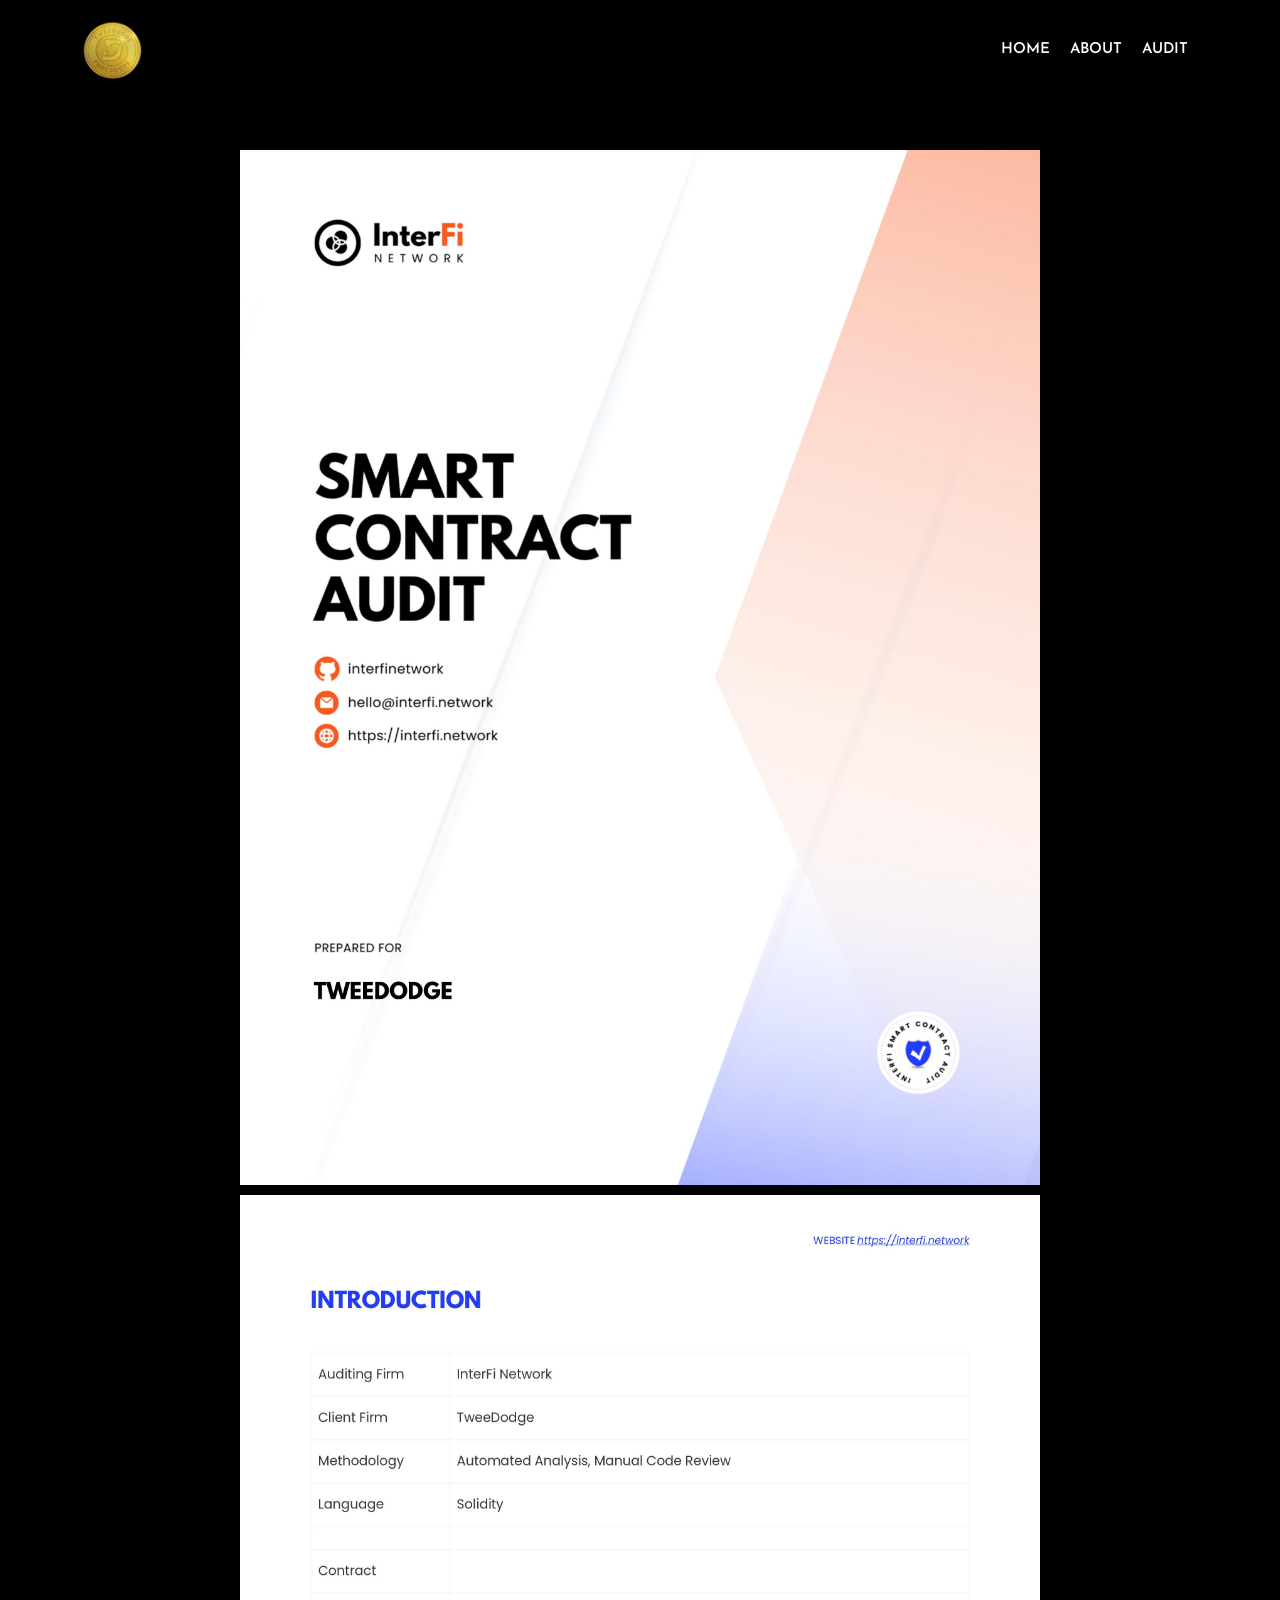
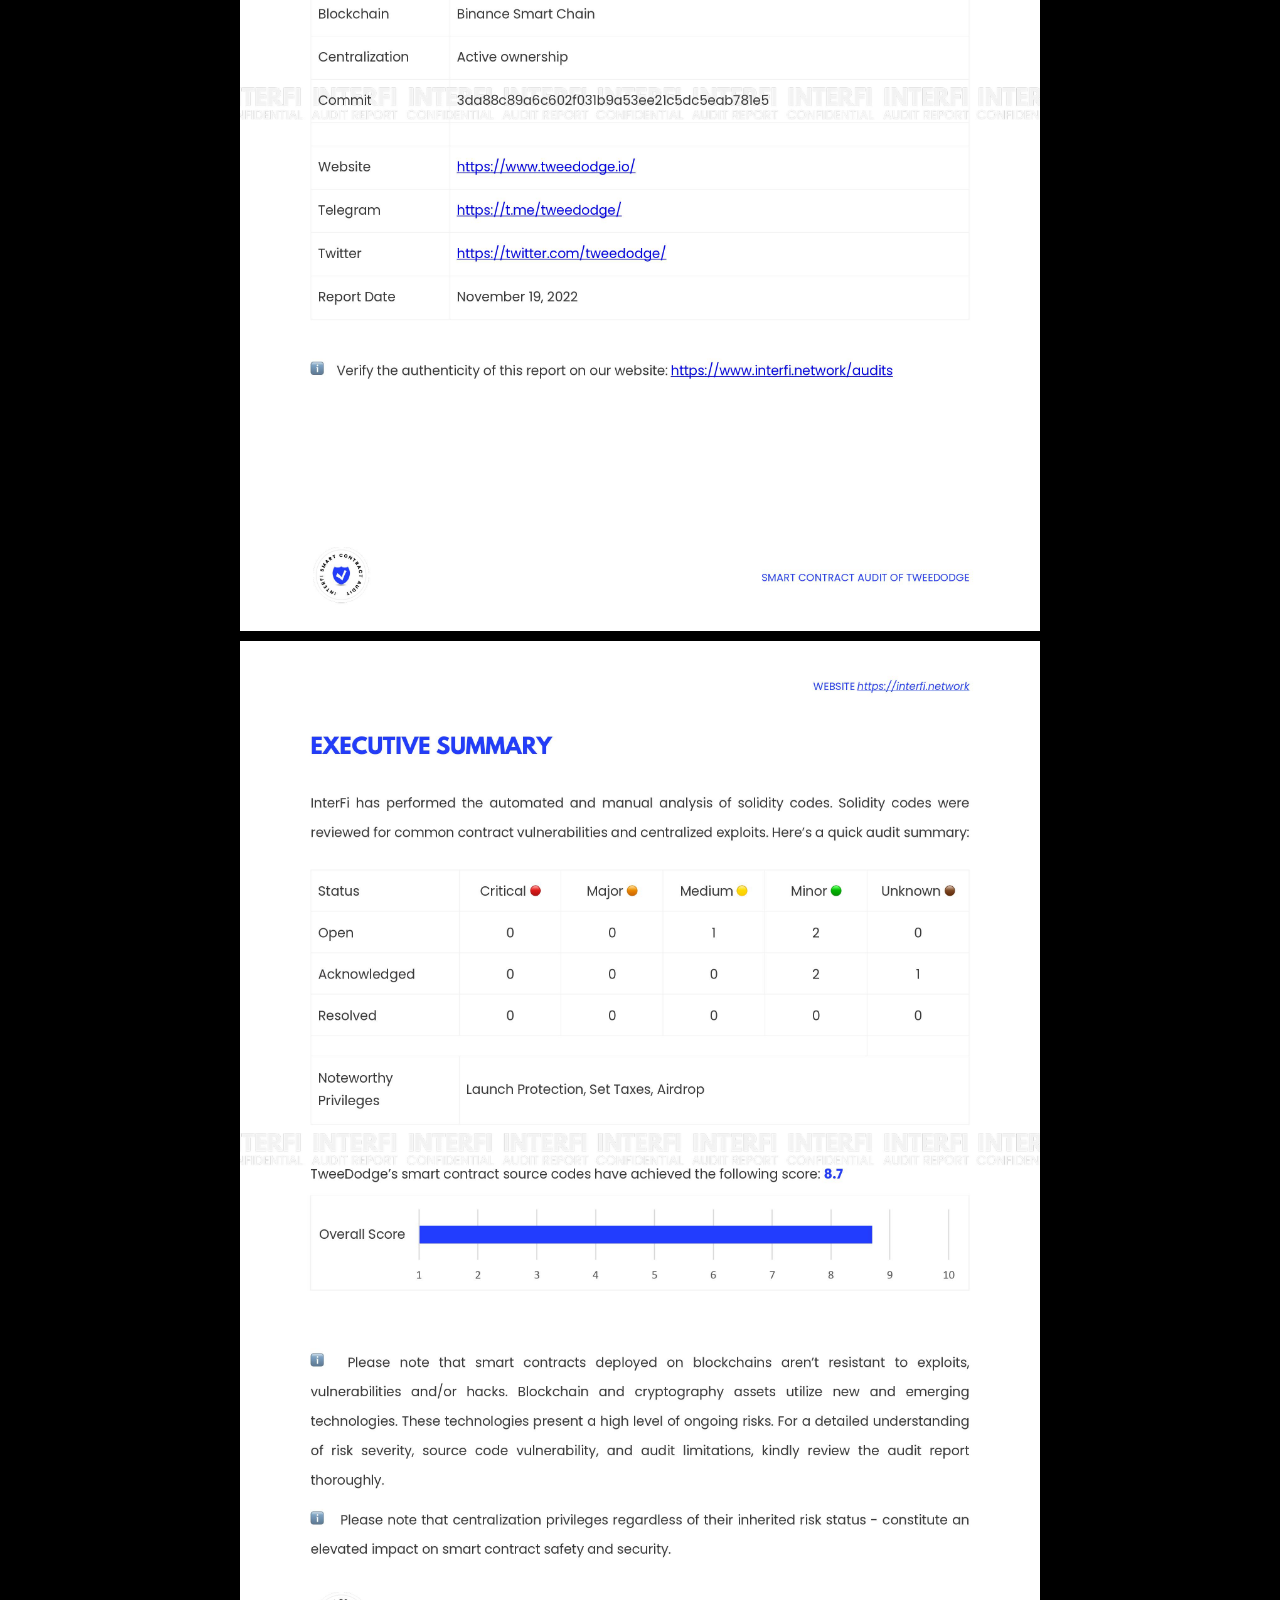
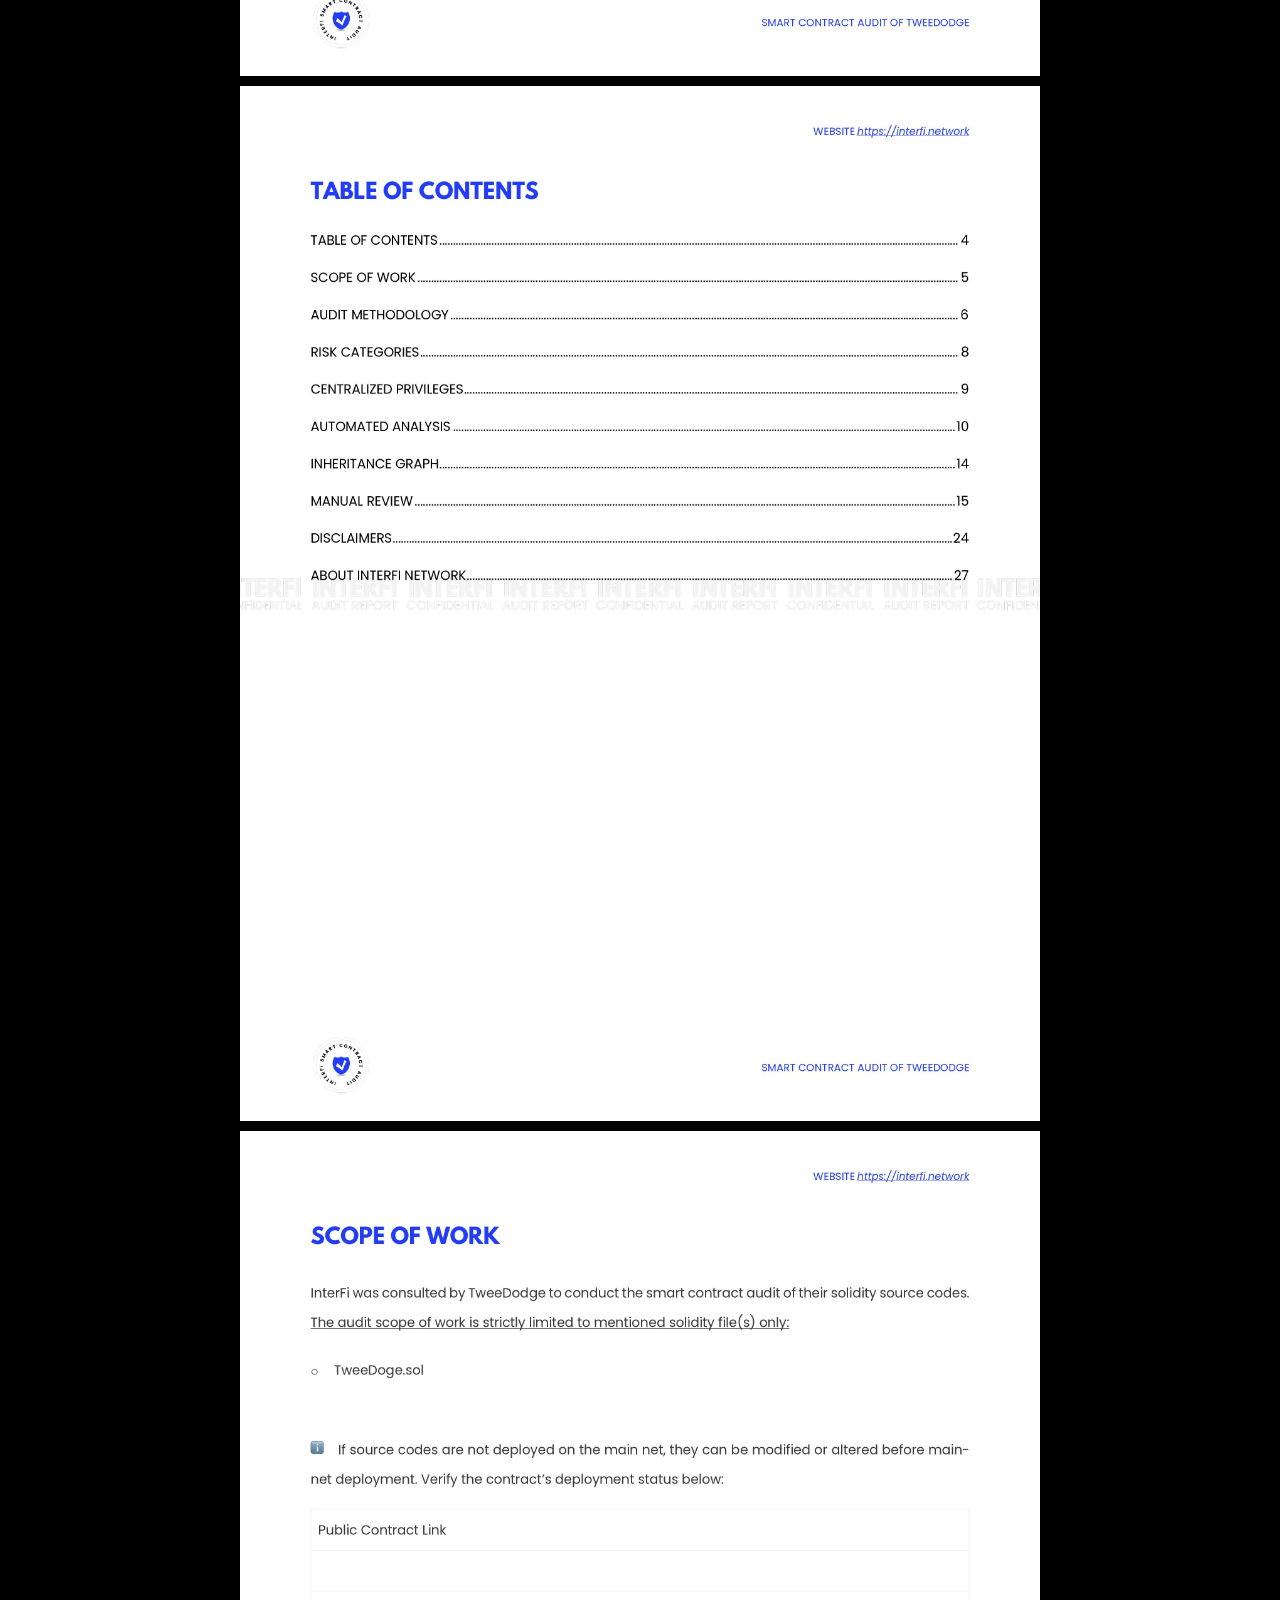
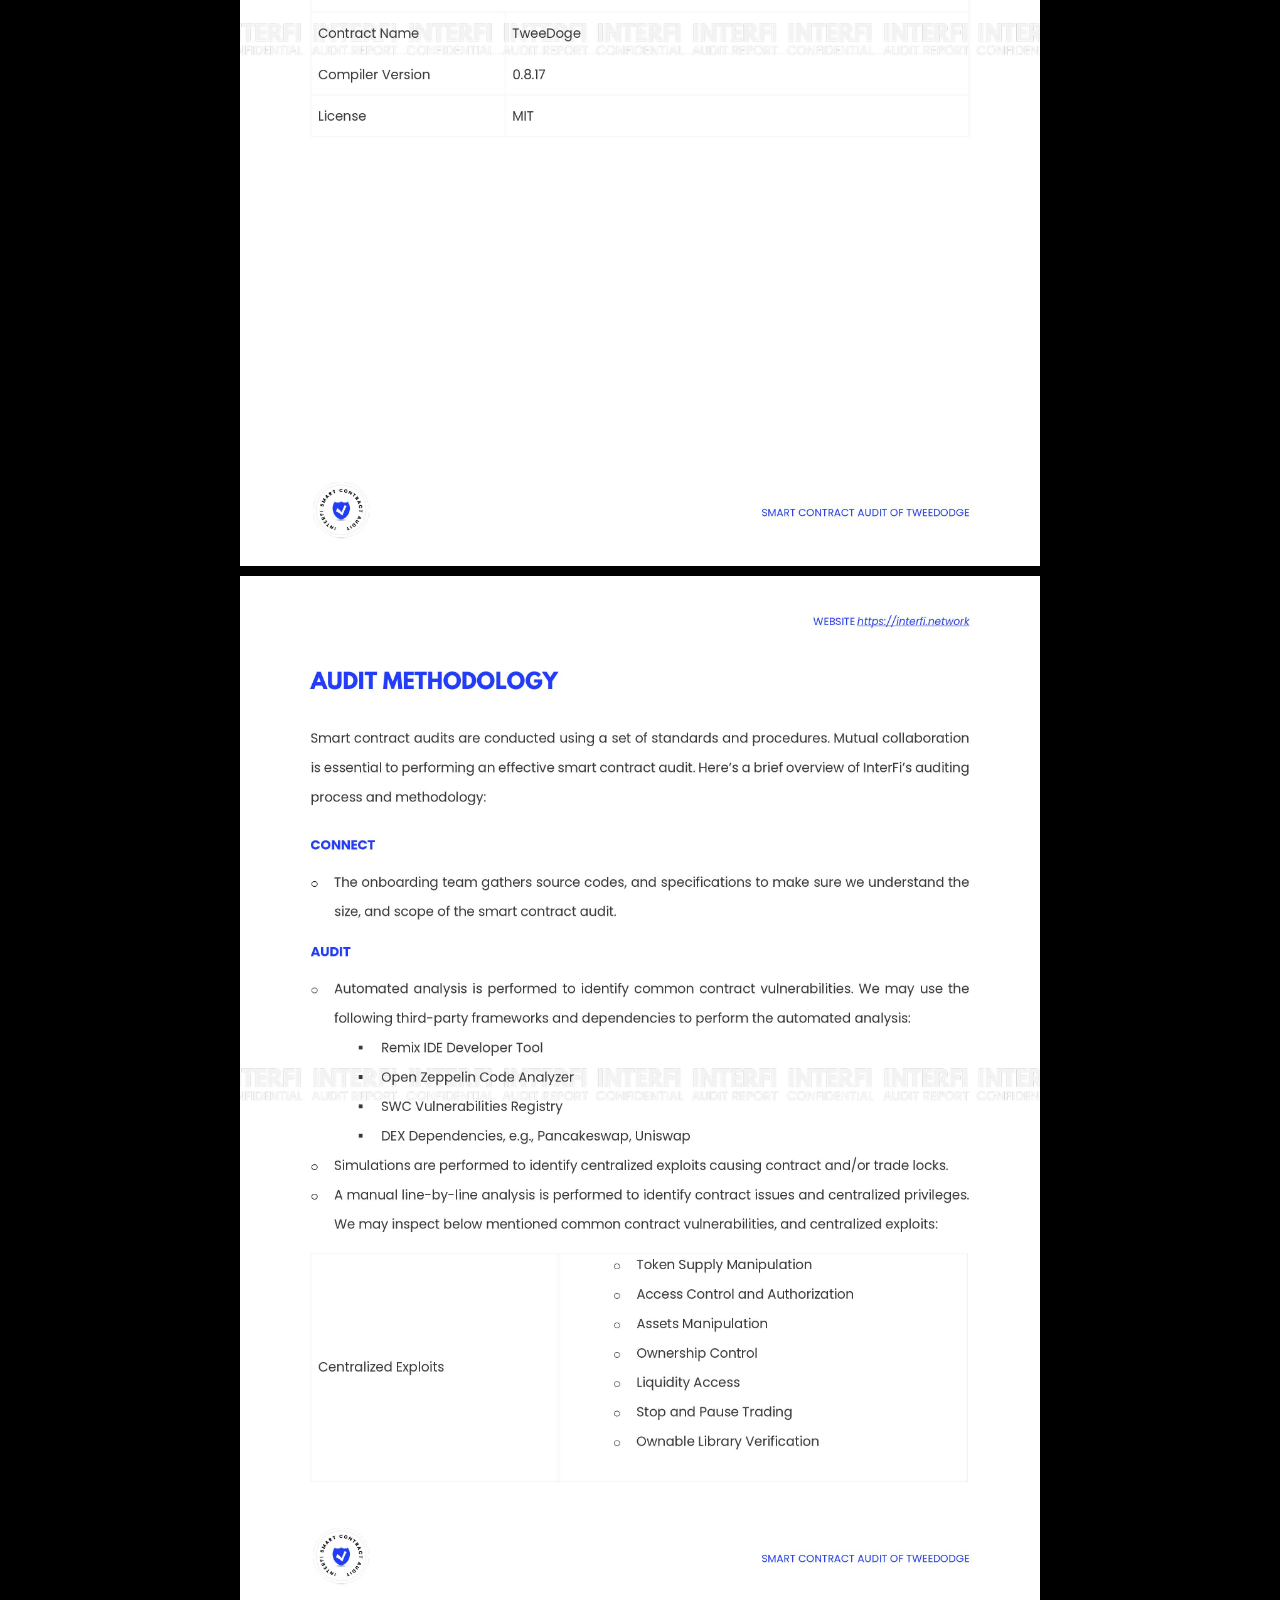
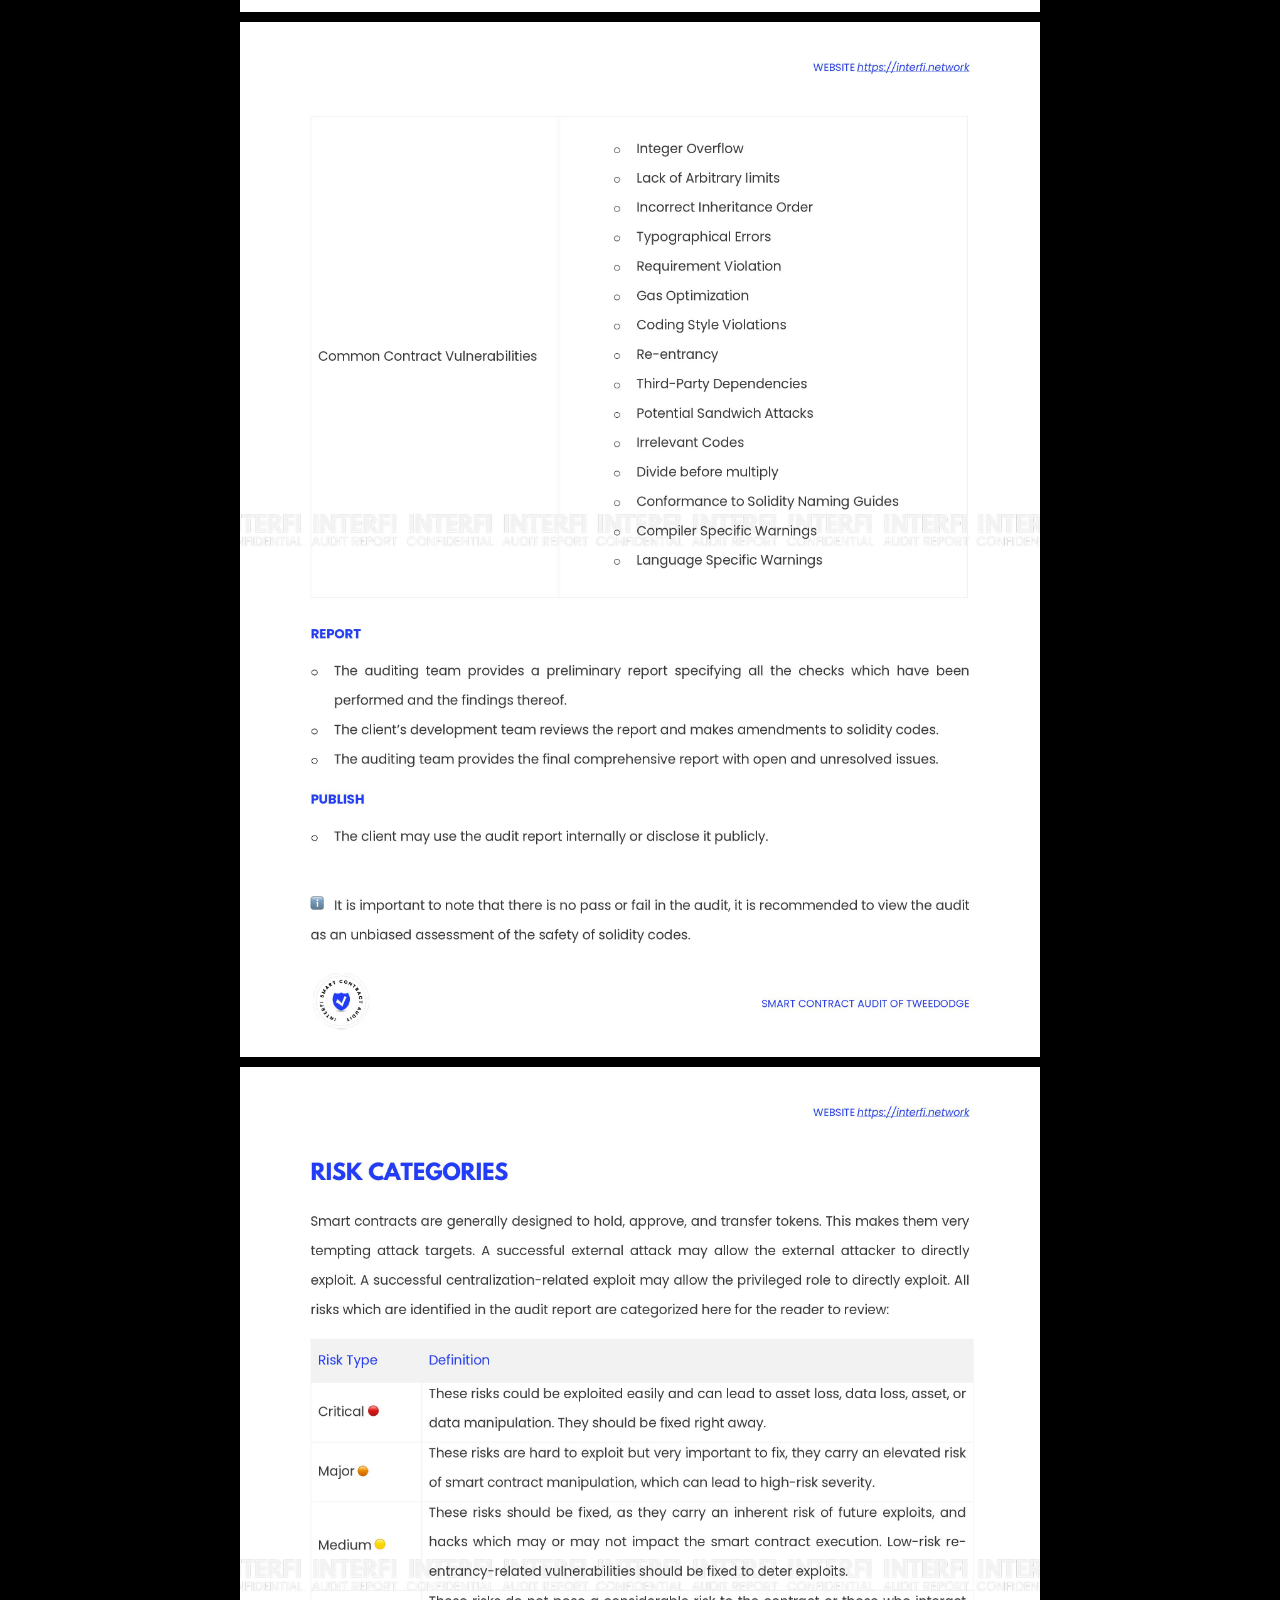
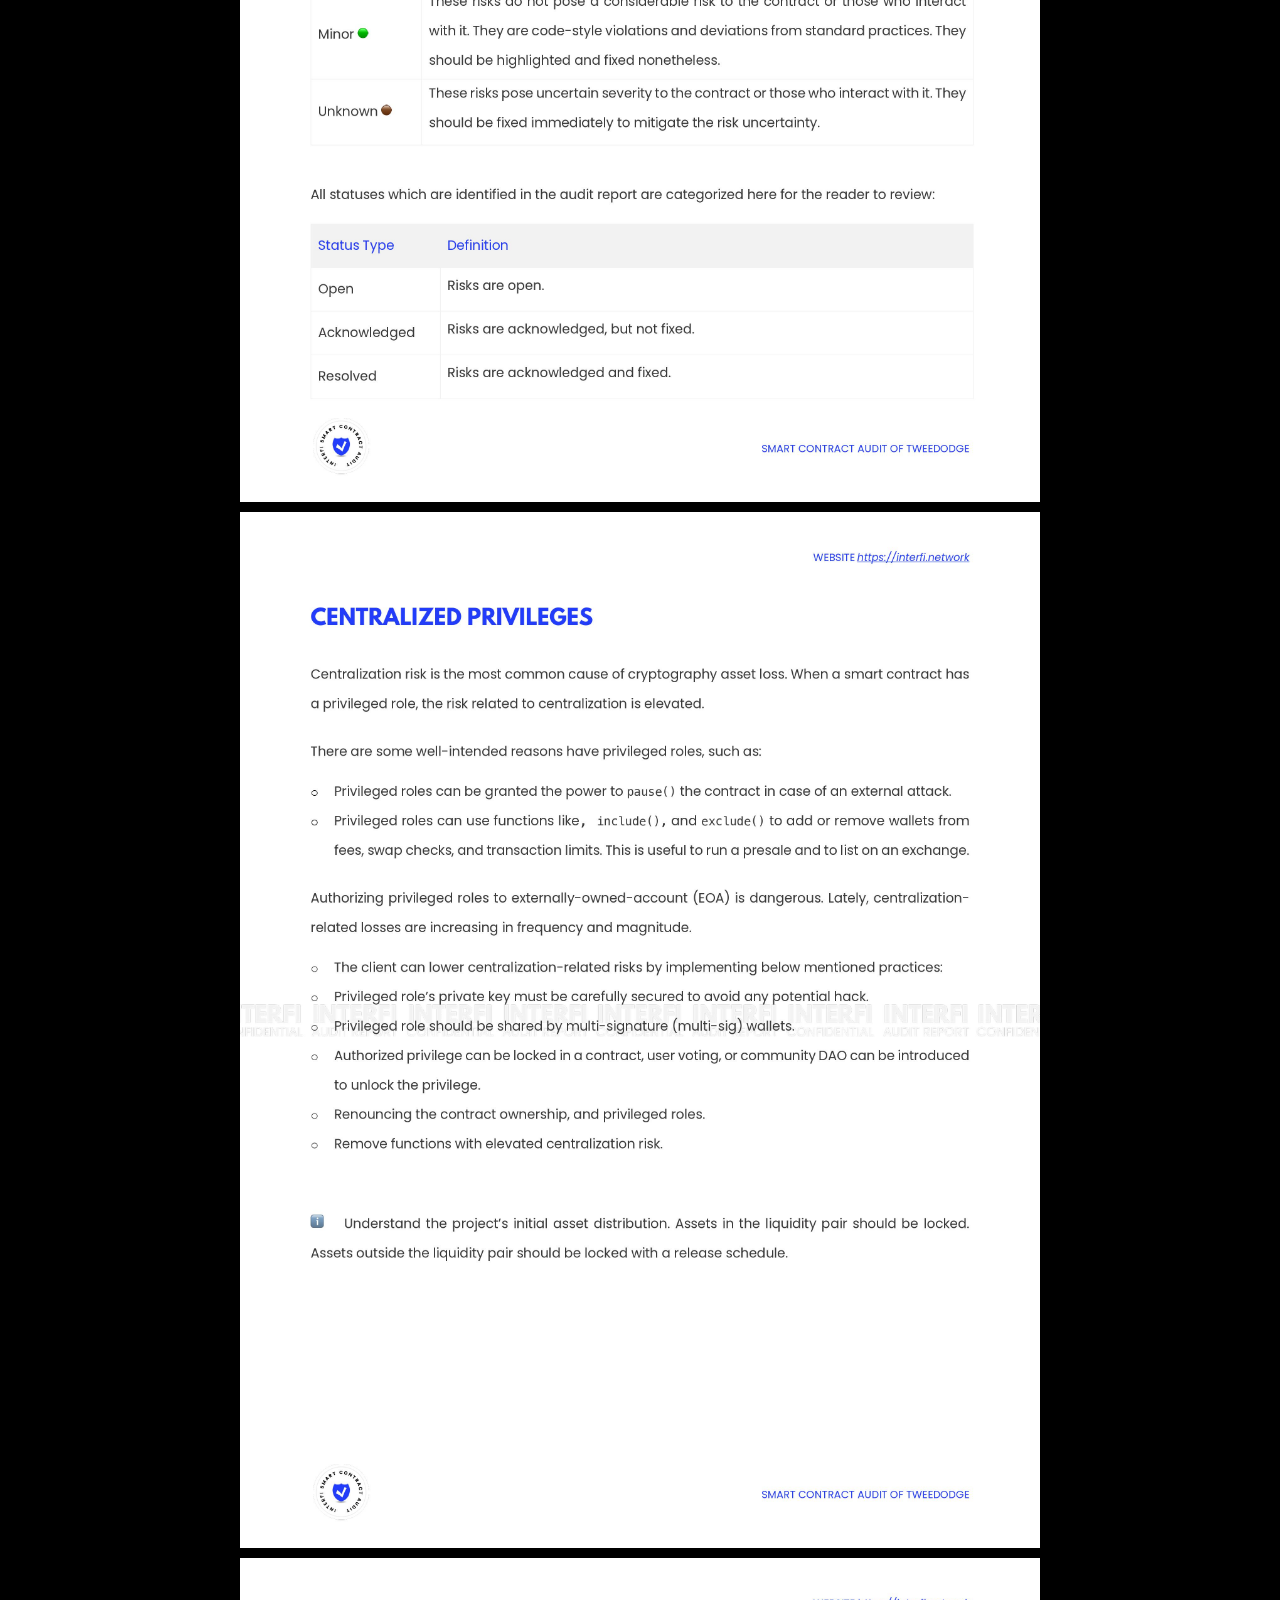
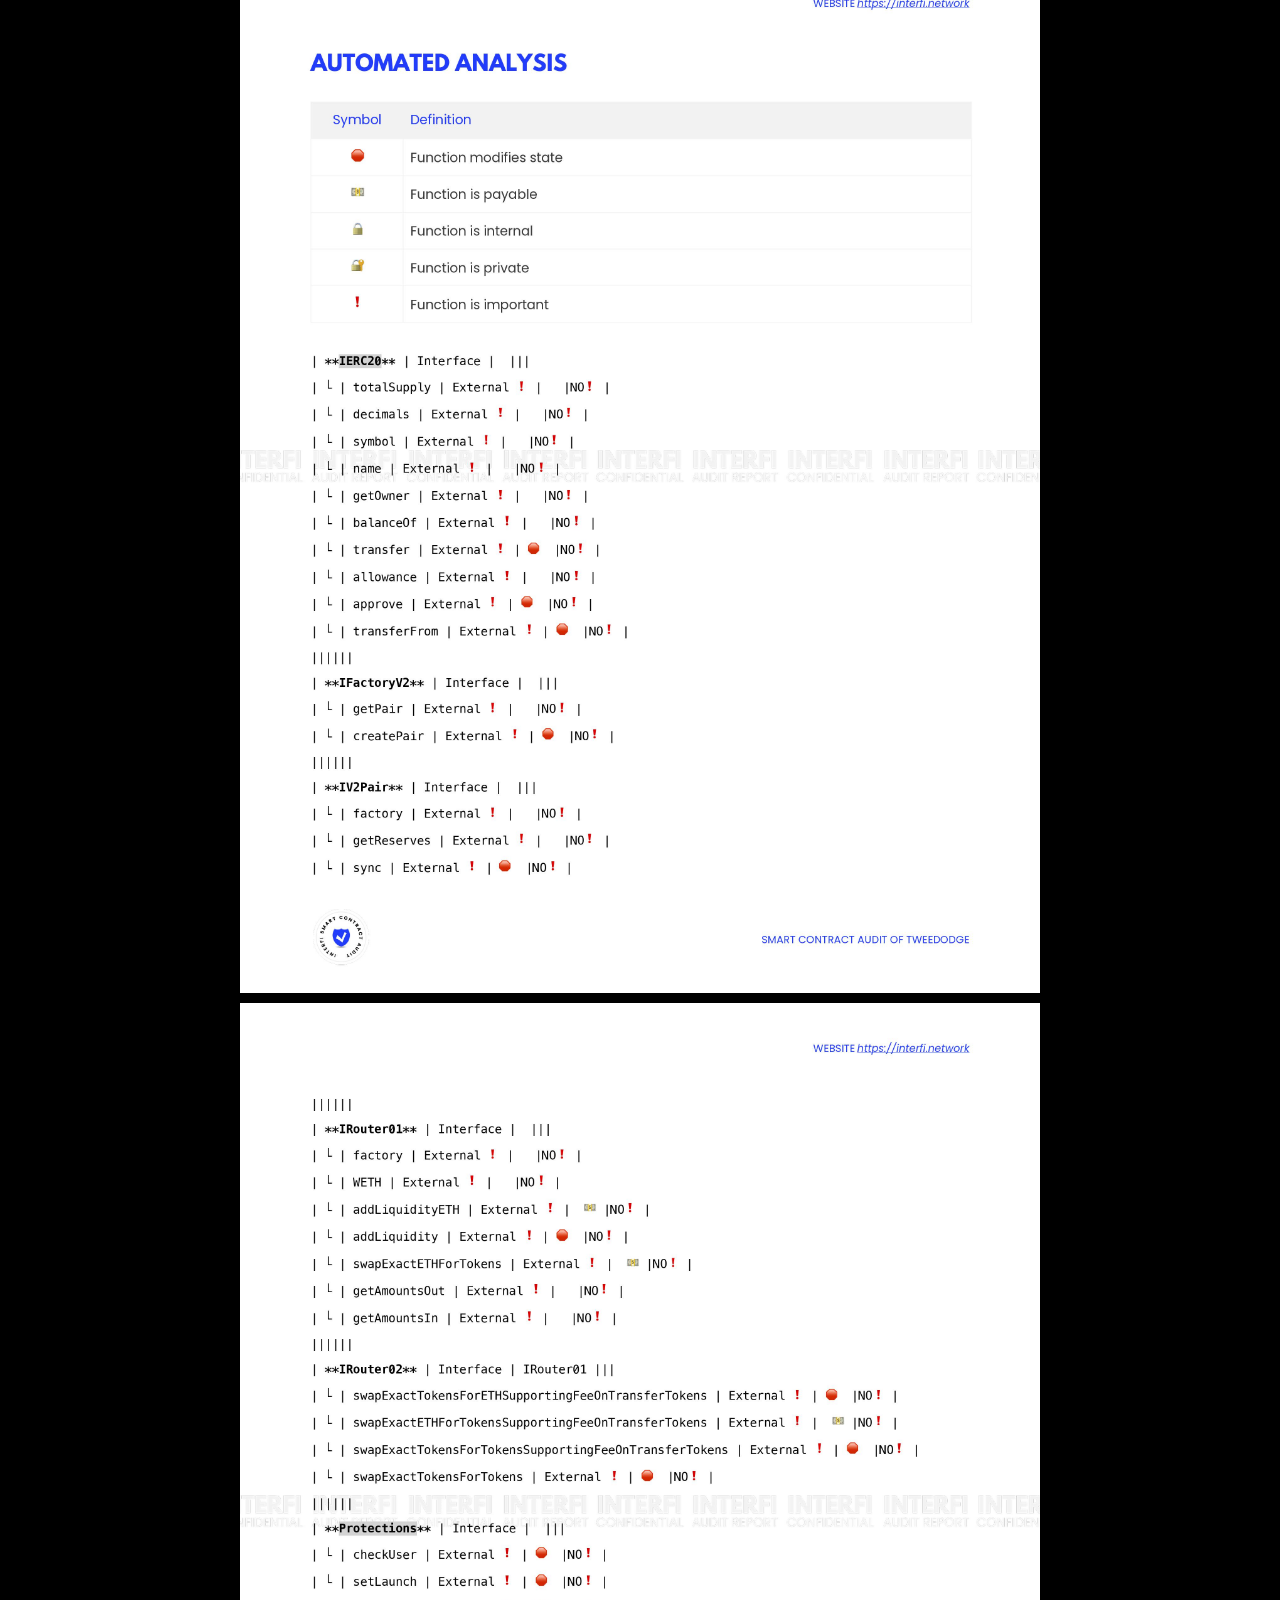
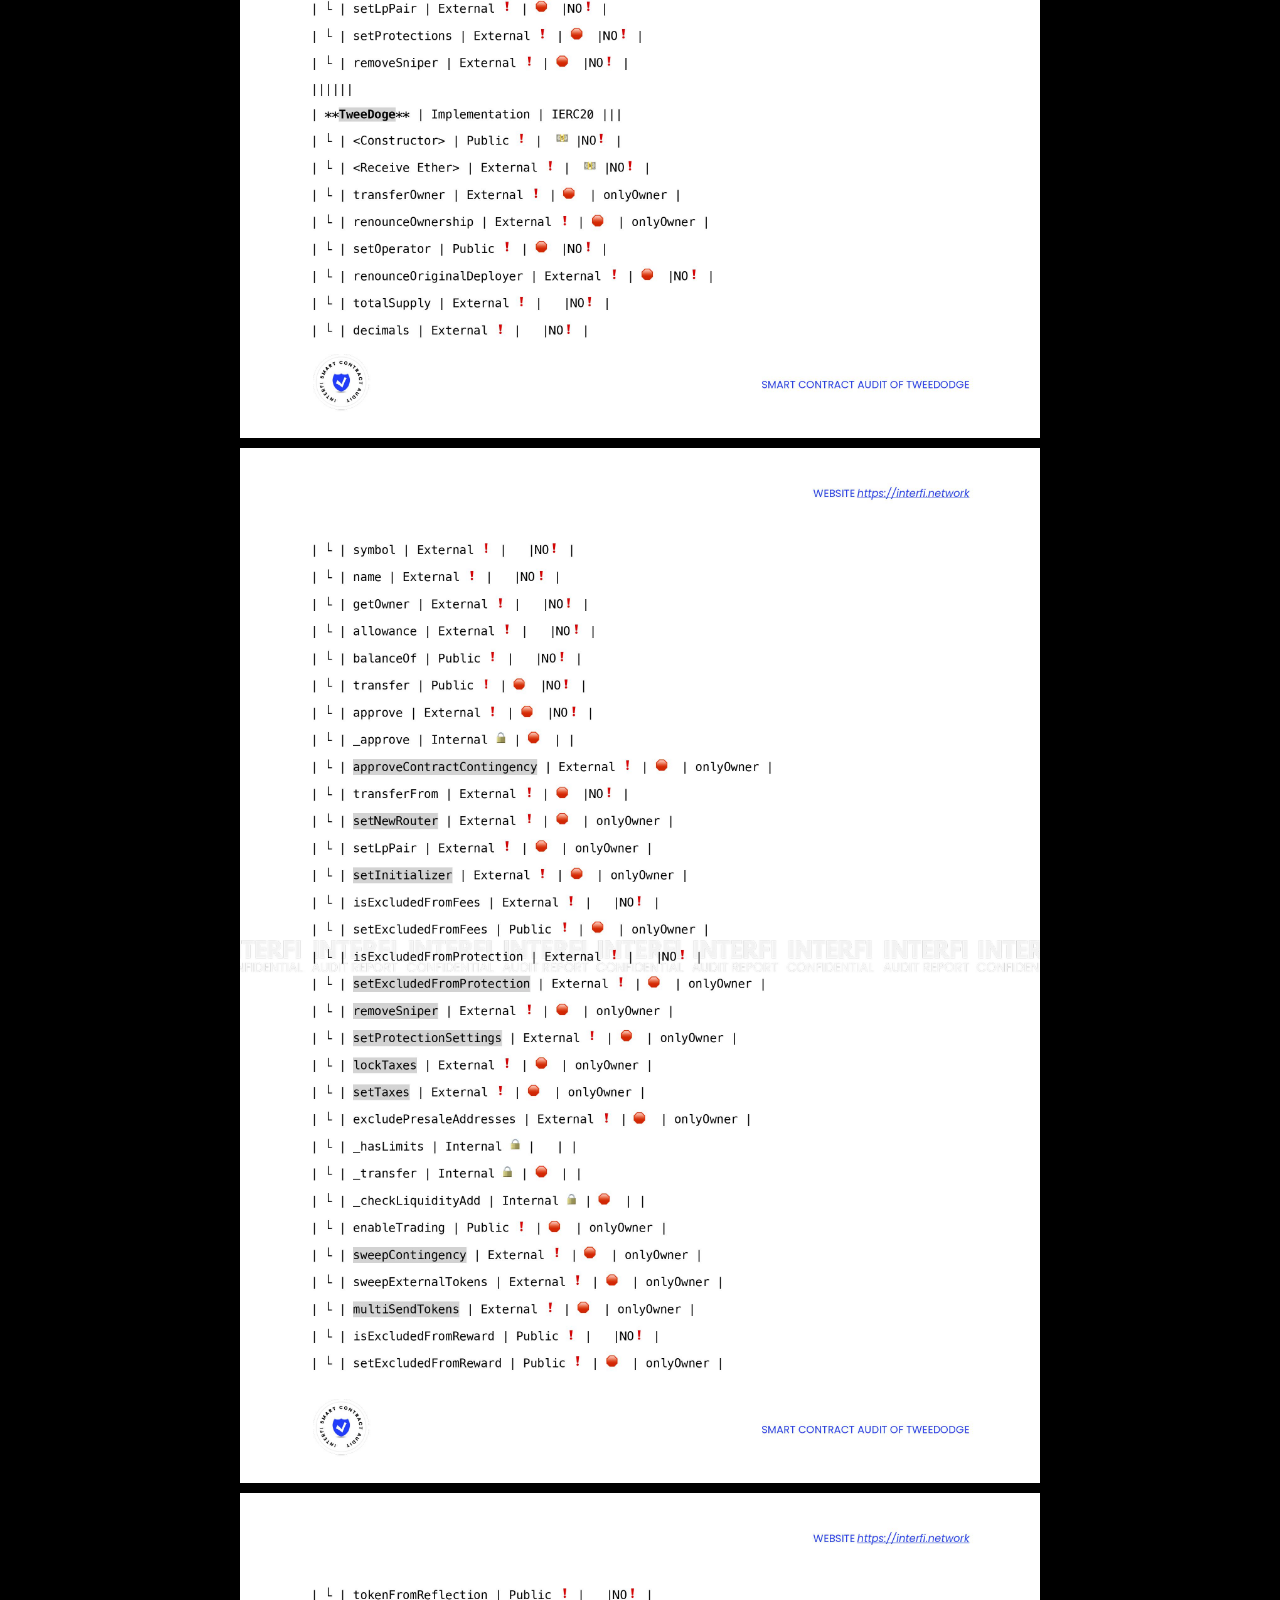
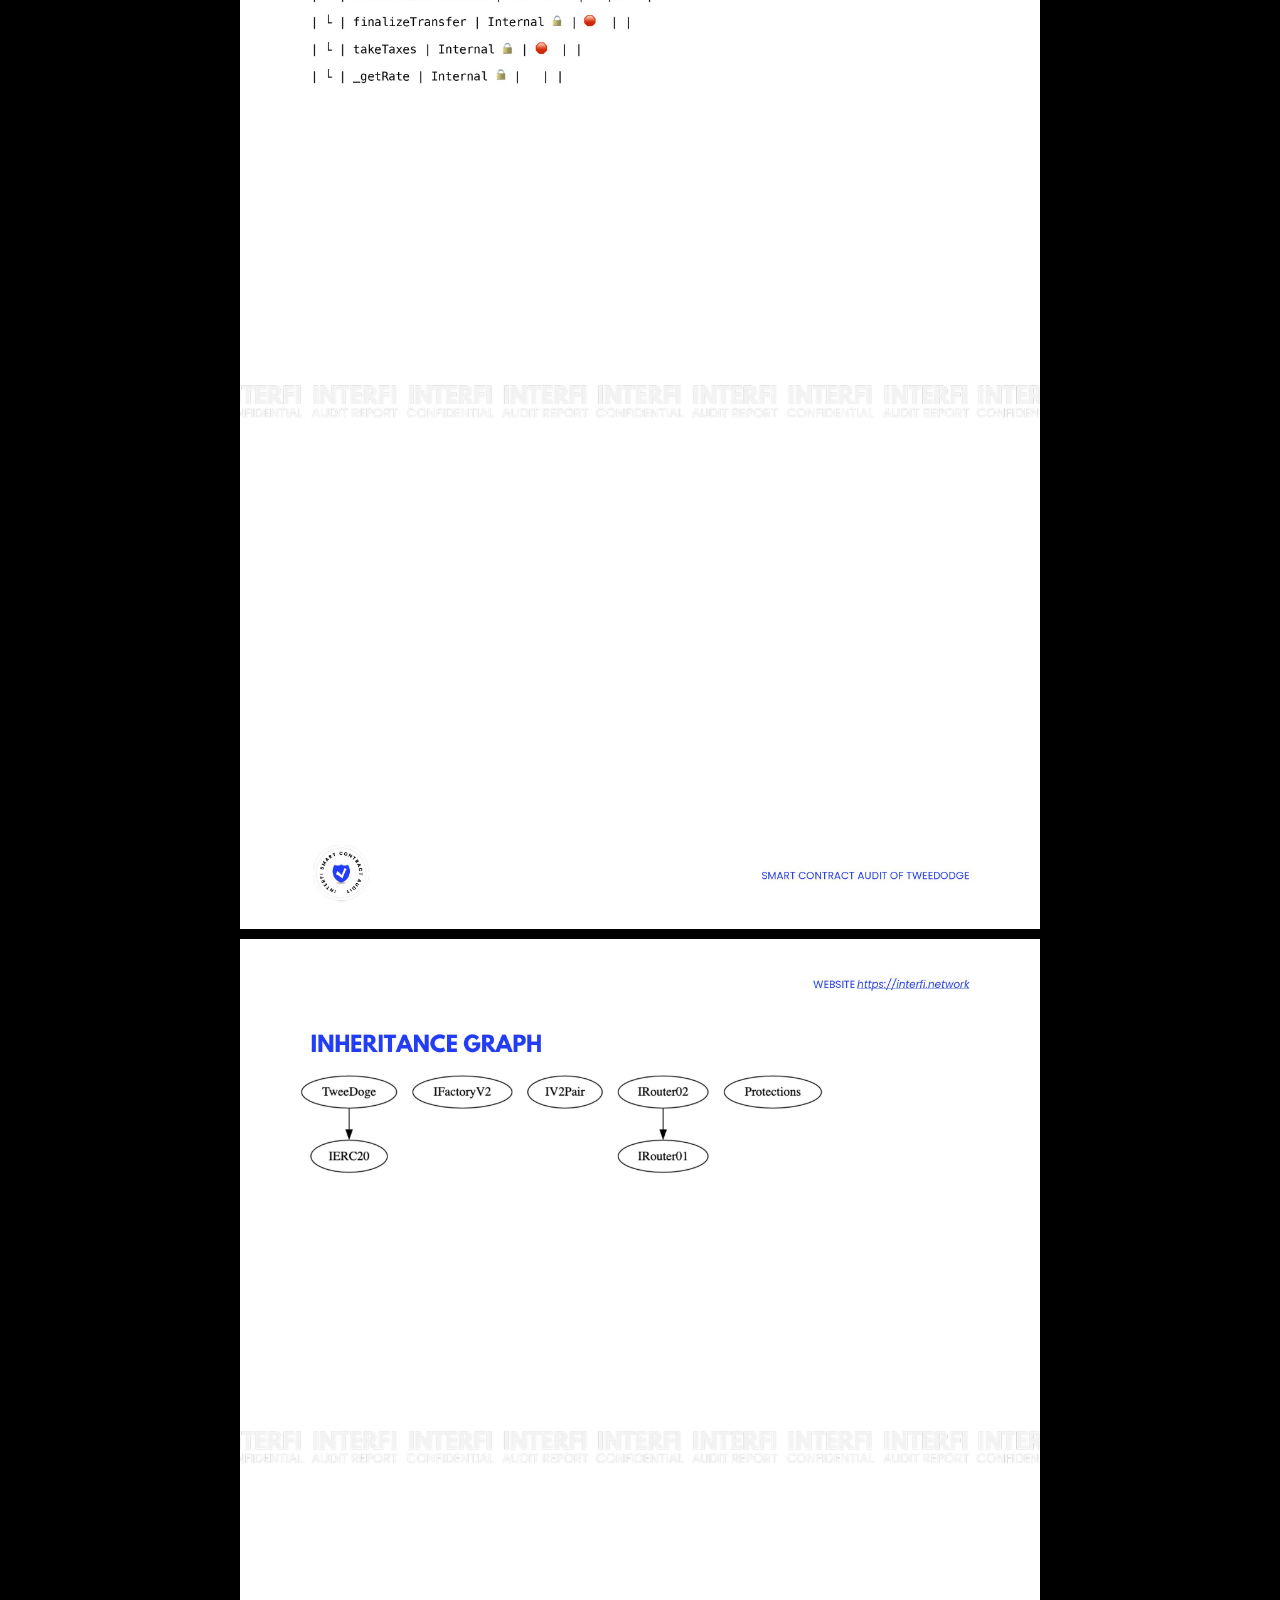
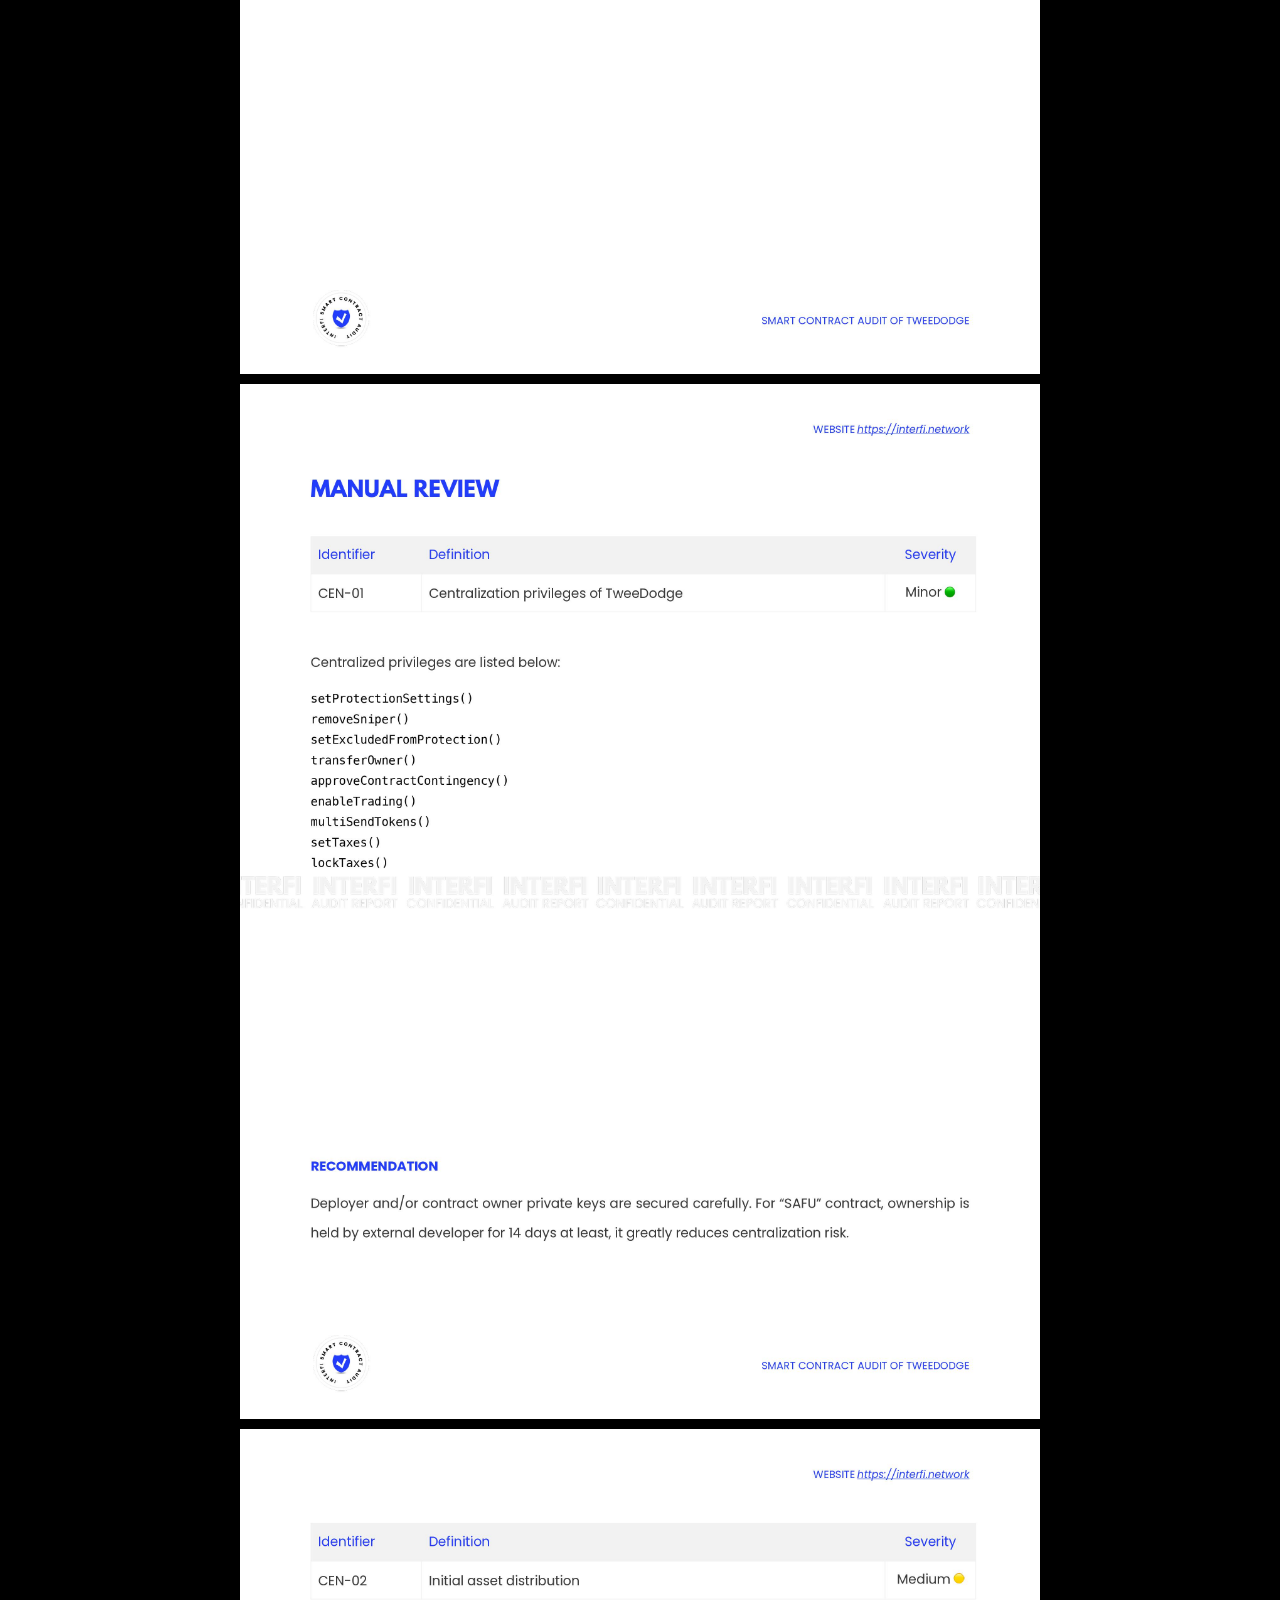
==== audit.html @ 02fa75fb "added audit" ====
<!DOCTYPE html>
<!-- saved from url=(0027)https://www.pokervegas.app/ -->
<html lang="en"><head><meta http-equiv="Content-Type" content="text/html; charset=UTF-8">
    
    <meta name="viewport" content="width=device-width, initial-scale=1.0">
    <link rel="icon" type="image/png" href="https://www.pokervegas.app/https://www.pokervegas.app/assets/images/favicon.png" sizes="16x16">
    <meta name="twitter:card" content="summary">
    <meta property="og:url" content="https://www.pokervegas.app/">
    <meta property="og:title" content="TweeDodge">
    <meta property="og:image" content="https://www.pokervegas.app/assets/images/BANNER.png">
    <link rel="apple-touch-icon" href="/public_files/twlogo.png">
    <link rel="icon" href="/public_files/twlogo.png">
    <title>The official site of TweeDodge Token</title>
    <!-- META DESCRIPTION -->
    <meta name="description" content="TWDT is a dodge meme token created to tackle Blockchain payment solutions across social platforms, lifestyle and pool tokens.">
    <!-- META KEYWORDS -->
    <meta name="keywords" content="Money, platform, Online, BlockChain, Dollar, Token, Coin, Cypto, Agro, legitimate">
    <!-- bootstrap 5  -->
    <link rel="stylesheet" href="./public_files/bootstrap.min.css">
    <!-- Icon Link  -->
    <link rel="stylesheet" href="./public_files/all.min.css"> 
    <link rel="stylesheet" href="./public_files/line-awesome.min.css"> 
    <link rel="stylesheet" href="./public_files/animate.css"> 
    <!-- Plugin Link -->
    <link rel="stylesheet" href="./public_files/slick.css">

    <!-- Main css -->
    <link rel="stylesheet" href="./public_files/main.css">
</head>
    <body data-bs-spy="scroll" data-bs-offset="170" data-bs-target=".privacy-policy-sidebar-menu">

        <div class="overlay"></div>
        <div class="preloader" style="display: none;">
            <div class="scene" id="scene">
                <input type="checkbox" id="andicator">
                <div class="cube">
                    <div class="cube__face cube__face--front"><i></i></div>
                    <div class="cube__face cube__face--back"><i></i><i></i></div>
                    <div class="cube__face cube__face--right">
                        <i></i> <i></i> <i></i> <i></i> <i></i>
                    </div>
                    <div class="cube__face cube__face--left">
                        <i></i> <i></i> <i></i> <i></i> <i></i> <i></i>
                    </div>
                    <div class="cube__face cube__face--top">
                        <i></i> <i></i> <i></i>
                    </div>
                    <div class="cube__face cube__face--bottom">
                        <i></i> <i></i> <i></i> <i></i>
                    </div>
                </div>
            </div>
        </div>

    <div class="header">
    <div class="container">
        <div class="header-bottom">
            <div class="header-bottom-area align-items-center">
                <div class="logo"><a href="/"><img src="./public_files/twlogo.png" alt="logo"></a></div>
                <ul class="menu">
                    <li>
                        <a href="https://www.tweedodge.io/#">Home</a>
                    </li>
                    <li>
                        <a href="https://www.tweedodge.io/#about">About</a>
                    </li>
                    <li>
                        <a href="/audit">Audit</a>
                    </li>
                    </ul>
                                   
                    <div class="header-trigger-wrapper d-flex d-lg-none align-items-center">
                    <div class="header-trigger me-4">
                    <span></span>
                    </div>
                    </div>

            </div>
        </div>
    </div>
</div>

    <!-- Banner Section Starts Here -->
    <section class="banner-section bg_img overflow-hidden" style="background:url(https://www.pokervegas.app/assets/images/banner/bg.png) center">
        <div class="container">
            <div style="min-height: 100vh; align-items: center; justify-content: center; display: flex; gap: 10px;" class="banner-wrapper d-flex flex-wrap align-items-center">
               <img style="width: 95vw; max-width: 800px;" src="/public_files/audit/0001.jpg" alt="">
               <img style="width: 95vw; max-width: 800px;" src="/public_files/audit/0002.jpg" alt="">
               <img style="width: 95vw; max-width: 800px;" src="/public_files/audit/0003.jpg" alt="">
               <img style="width: 95vw; max-width: 800px;" src="/public_files/audit/0004.jpg" alt="">
               <img style="width: 95vw; max-width: 800px;" src="/public_files/audit/0005.jpg" alt="">
               <img style="width: 95vw; max-width: 800px;" src="/public_files/audit/0006.jpg" alt="">
               <img style="width: 95vw; max-width: 800px;" src="/public_files/audit/0007.jpg" alt="">
               <img style="width: 95vw; max-width: 800px;" src="/public_files/audit/0008.jpg" alt="">
               <img style="width: 95vw; max-width: 800px;" src="/public_files/audit/0009.jpg" alt="">
               <img style="width: 95vw; max-width: 800px;" src="/public_files/audit/0010.jpg" alt="">
               <img style="width: 95vw; max-width: 800px;" src="/public_files/audit/0011.jpg" alt="">
               <img style="width: 95vw; max-width: 800px;" src="/public_files/audit/0012.jpg" alt="">
               <img style="width: 95vw; max-width: 800px;" src="/public_files/audit/0013.jpg" alt="">
               <img style="width: 95vw; max-width: 800px;" src="/public_files/audit/0014.jpg" alt="">
               <img style="width: 95vw; max-width: 800px;" src="/public_files/audit/0015.jpg" alt="">
               <img style="width: 95vw; max-width: 800px;" src="/public_files/audit/0016.jpg" alt="">
               <img style="width: 95vw; max-width: 800px;" src="/public_files/audit/0017.jpg" alt="">
               <img style="width: 95vw; max-width: 800px;" src="/public_files/audit/0018.jpg" alt="">
               <img style="width: 95vw; max-width: 800px;" src="/public_files/audit/0019.jpg" alt="">
               <img style="width: 95vw; max-width: 800px;" src="/public_files/audit/0020.jpg" alt="">
               <img style="width: 95vw; max-width: 800px;" src="/public_files/audit/0021.jpg" alt="">
               <img style="width: 95vw; max-width: 800px;" src="/public_files/audit/0022.jpg" alt="">
               <img style="width: 95vw; max-width: 800px;" src="/public_files/audit/0023.jpg" alt="">
               <img style="width: 95vw; max-width: 800px;" src="/public_files/audit/0024.jpg" alt="">
               <img style="width: 95vw; max-width: 800px;" src="/public_files/audit/0025.jpg" alt="">
               <img style="width: 95vw; max-width: 800px;" src="/public_files/audit/0026.jpg" alt="">
               <img style="width: 95vw; max-width: 800px;" src="/public_files/audit/0027.jpg" alt="">
               <img style="width: 95vw; max-width: 800px;" src="/public_files/audit/0028.jpg" alt="">
            </div>
        </div>
    </section>
    <!-- Banner Section Ends Here -->
 

<!-- Footer Section Starts Here -->
<footer class="footer-section bg_img">
    <div class="footer-bottom">
        <div class="container">
            <div class="footer-wrapper d-flex flex-wrap justify-content-center align-items-center text-center">
                <p class="copyright text-white">Copyrights © 2022 All Rights Reserved by <a href="#" class=" text--base ms-2">TweeDodge</a></p>
            </div>
        </div>
    </div>
    <div class="shapes">
        <img src="./public_files/shape(1).png" alt="footer" class="shape1">
    </div>
</footer>
<!-- Footer Section Ends Here --> 

<!-- jQuery library -->
<script src="./public_files/jquery-3.6.0.min.js.download"></script>
<!-- bootstrap 5 js -->
<script src="./public_files/bootstrap.min.js.download"></script>

<!-- Pluglin Link -->
<script src="./public_files/slick.min.js.download"></script>

<!-- main js -->
<script src="./public_files/main.js.download"></script>
<script>
// When the user clicks on <div>, open the popup
function myFunction() {
  var popup = document.getElementById("myPopup");
  popup.classList.toggle("show");
}
</script>
<script>
// When the user clicks on <div>, open the popup
function Function() {
  var popup1 = document.getElementById("Popup");
  popup1.classList.toggle("show");
}
</script>




</section></body></html>
---- public_files/line-awesome.min.css ----
.la,.lab,.lad,.lal,.lar,.las{-moz-osx-font-smoothing:grayscale;-webkit-font-smoothing:antialiased;display:inline-block;font-style:normal;font-variant:normal;text-rendering:auto;line-height:1}.la-lg{font-size:1.33333em;line-height:.75em;vertical-align:-.0667em}.la-xs{font-size:.75em}.la-sm{font-size:.875em}.la-1x{font-size:1em}.la-2x{font-size:2em}.la-3x{font-size:3em}.la-4x{font-size:4em}.la-5x{font-size:5em}.la-6x{font-size:6em}.la-7x{font-size:7em}.la-8x{font-size:8em}.la-9x{font-size:9em}.la-10x{font-size:10em}.la-fw{text-align:center;width:1.25em}.la-ul{list-style-type:none;margin-left:2.5em;padding-left:0}.la-ul>li{position:relative}.la-li{left:-2em;position:absolute;text-align:center;width:2em;line-height:inherit}.la-border{border:solid .08em #eee;border-radius:.1em;padding:.2em .25em .15em}.la-pull-left{float:left}.la-pull-right{float:right}.la.la-pull-left,.lab.la-pull-left,.lal.la-pull-left,.lar.la-pull-left,.las.la-pull-left{margin-right:.3em}.la.la-pull-right,.lab.la-pull-right,.lal.la-pull-right,.lar.la-pull-right,.las.la-pull-right{margin-left:.3em}.la-spin{-webkit-animation:la-spin 2s infinite linear;animation:la-spin 2s infinite linear}.la-pulse{-webkit-animation:la-spin 1s infinite steps(8);animation:la-spin 1s infinite steps(8)}@-webkit-keyframes la-spin{0%{-webkit-transform:rotate(0);transform:rotate(0)}100%{-webkit-transform:rotate(360deg);transform:rotate(360deg)}}@keyframes la-spin{0%{-webkit-transform:rotate(0);transform:rotate(0)}100%{-webkit-transform:rotate(360deg);transform:rotate(360deg)}}.la-rotate-90{-webkit-transform:rotate(90deg);transform:rotate(90deg)}.la-rotate-180{-webkit-transform:rotate(180deg);transform:rotate(180deg)}.la-rotate-270{-webkit-transform:rotate(270deg);transform:rotate(270deg)}.la-flip-horizontal{-webkit-transform:scale(-1,1);transform:scale(-1,1)}.la-flip-vertical{-webkit-transform:scale(1,-1);transform:scale(1,-1)}.la-flip-both,.la-flip-horizontal.la-flip-vertical{-webkit-transform:scale(-1,-1);transform:scale(-1,-1)}:root .la-flip-both,:root .la-flip-horizontal,:root .la-flip-vertical,:root .la-rotate-180,:root .la-rotate-270,:root .la-rotate-90{-webkit-filter:none;filter:none}.la-stack{display:inline-block;height:2em;line-height:2em;position:relative;vertical-align:middle;width:2.5em}.la-stack-1x,.la-stack-2x{left:0;position:absolute;text-align:center;width:100%}.la-stack-1x{line-height:inherit}.la-stack-2x{font-size:2em}.la-inverse{color:#fff}.la-500px:before{content:"\f26e"}.la-accessible-icon:before{content:"\f368"}.la-accusoft:before{content:"\f369"}.la-acquisitions-incorporated:before{content:"\f6af"}.la-ad:before{content:"\f641"}.la-address-book:before{content:"\f2b9"}.la-address-card:before{content:"\f2bb"}.la-adjust:before{content:"\f042"}.la-adn:before{content:"\f170"}.la-adobe:before{content:"\f778"}.la-adversal:before{content:"\f36a"}.la-affiliatetheme:before{content:"\f36b"}.la-air-freshener:before{content:"\f5d0"}.la-airbnb:before{content:"\f834"}.la-algolia:before{content:"\f36c"}.la-align-center:before{content:"\f037"}.la-align-justify:before{content:"\f039"}.la-align-left:before{content:"\f036"}.la-align-right:before{content:"\f038"}.la-alipay:before{content:"\f642"}.la-allergies:before{content:"\f461"}.la-amazon:before{content:"\f270"}.la-amazon-pay:before{content:"\f42c"}.la-ambulance:before{content:"\f0f9"}.la-american-sign-language-interpreting:before{content:"\f2a3"}.la-amilia:before{content:"\f36d"}.la-anchor:before{content:"\f13d"}.la-android:before{content:"\f17b"}.la-angellist:before{content:"\f209"}.la-angle-double-down:before{content:"\f103"}.la-angle-double-left:before{content:"\f100"}.la-angle-double-right:before{content:"\f101"}.la-angle-double-up:before{content:"\f102"}.la-angle-down:before{content:"\f107"}.la-angle-left:before{content:"\f104"}.la-angle-right:before{content:"\f105"}.la-angle-up:before{content:"\f106"}.la-angry:before{content:"\f556"}.la-angrycreative:before{content:"\f36e"}.la-angular:before{content:"\f420"}.la-ankh:before{content:"\f644"}.la-app-store:before{content:"\f36f"}.la-app-store-ios:before{content:"\f370"}.la-apper:before{content:"\f371"}.la-apple:before{content:"\f179"}.la-apple-alt:before{content:"\f5d1"}.la-apple-pay:before{content:"\f415"}.la-archive:before{content:"\f187"}.la-archway:before{content:"\f557"}.la-arrow-alt-circle-down:before{content:"\f358"}.la-arrow-alt-circle-left:before{content:"\f359"}.la-arrow-alt-circle-right:before{content:"\f35a"}.la-arrow-alt-circle-up:before{content:"\f35b"}.la-arrow-circle-down:before{content:"\f0ab"}.la-arrow-circle-left:before{content:"\f0a8"}.la-arrow-circle-right:before{content:"\f0a9"}.la-arrow-circle-up:before{content:"\f0aa"}.la-arrow-down:before{content:"\f063"}.la-arrow-left:before{content:"\f060"}.la-arrow-right:before{content:"\f061"}.la-arrow-up:before{content:"\f062"}.la-arrows-alt:before{content:"\f0b2"}.la-arrows-alt-h:before{content:"\f337"}.la-arrows-alt-v:before{content:"\f338"}.la-artstation:before{content:"\f77a"}.la-assistive-listening-systems:before{content:"\f2a2"}.la-asterisk:before{content:"\f069"}.la-asymmetrik:before{content:"\f372"}.la-at:before{content:"\f1fa"}.la-atlas:before{content:"\f558"}.la-atlassian:before{content:"\f77b"}.la-atom:before{content:"\f5d2"}.la-audible:before{content:"\f373"}.la-audio-description:before{content:"\f29e"}.la-autoprefixer:before{content:"\f41c"}.la-avianex:before{content:"\f374"}.la-aviato:before{content:"\f421"}.la-award:before{content:"\f559"}.la-aws:before{content:"\f375"}.la-baby:before{content:"\f77c"}.la-baby-carriage:before{content:"\f77d"}.la-backspace:before{content:"\f55a"}.la-backward:before{content:"\f04a"}.la-bacon:before{content:"\f7e5"}.la-balance-scale:before{content:"\f24e"}.la-balance-scale-left:before{content:"\f515"}.la-balance-scale-right:before{content:"\f516"}.la-ban:before{content:"\f05e"}.la-band-aid:before{content:"\f462"}.la-bandcamp:before{content:"\f2d5"}.la-barcode:before{content:"\f02a"}.la-bars:before{content:"\f0c9"}.la-baseball-ball:before{content:"\f433"}.la-basketball-ball:before{content:"\f434"}.la-bath:before{content:"\f2cd"}.la-battery-empty:before{content:"\f244"}.la-battery-full:before{content:"\f240"}.la-battery-half:before{content:"\f242"}.la-battery-quarter:before{content:"\f243"}.la-battery-three-quarters:before{content:"\f241"}.la-battle-net:before{content:"\f835"}.la-bed:before{content:"\f236"}.la-beer:before{content:"\f0fc"}.la-behance:before{content:"\f1b4"}.la-behance-square:before{content:"\f1b5"}.la-bell:before{content:"\f0f3"}.la-bell-slash:before{content:"\f1f6"}.la-bezier-curve:before{content:"\f55b"}.la-bible:before{content:"\f647"}.la-bicycle:before{content:"\f206"}.la-biking:before{content:"\f84a"}.la-bimobject:before{content:"\f378"}.la-binoculars:before{content:"\f1e5"}.la-biohazard:before{content:"\f780"}.la-birthday-cake:before{content:"\f1fd"}.la-bitbucket:before{content:"\f171"}.la-bitcoin:before{content:"\f379"}.la-bity:before{content:"\f37a"}.la-black-tie:before{content:"\f27e"}.la-blackberry:before{content:"\f37b"}.la-blender:before{content:"\f517"}.la-blender-phone:before{content:"\f6b6"}.la-blind:before{content:"\f29d"}.la-blog:before{content:"\f781"}.la-blogger:before{content:"\f37c"}.la-blogger-b:before{content:"\f37d"}.la-bluetooth:before{content:"\f293"}.la-bluetooth-b:before{content:"\f294"}.la-bold:before{content:"\f032"}.la-bolt:before{content:"\f0e7"}.la-bomb:before{content:"\f1e2"}.la-bone:before{content:"\f5d7"}.la-bong:before{content:"\f55c"}.la-book:before{content:"\f02d"}.la-book-dead:before{content:"\f6b7"}.la-book-medical:before{content:"\f7e6"}.la-book-open:before{content:"\f518"}.la-book-reader:before{content:"\f5da"}.la-bookmark:before{content:"\f02e"}.la-bootstrap:before{content:"\f836"}.la-border-all:before{content:"\f84c"}.la-border-none:before{content:"\f850"}.la-border-style:before{content:"\f853"}.la-bowling-ball:before{content:"\f436"}.la-box:before{content:"\f466"}.la-box-open:before{content:"\f49e"}.la-boxes:before{content:"\f468"}.la-braille:before{content:"\f2a1"}.la-brain:before{content:"\f5dc"}.la-bread-slice:before{content:"\f7ec"}.la-briefcase:before{content:"\f0b1"}.la-briefcase-medical:before{content:"\f469"}.la-broadcast-tower:before{content:"\f519"}.la-broom:before{content:"\f51a"}.la-brush:before{content:"\f55d"}.la-btc:before{content:"\f15a"}.la-buffer:before{content:"\f837"}.la-bug:before{content:"\f188"}.la-building:before{content:"\f1ad"}.la-bullhorn:before{content:"\f0a1"}.la-bullseye:before{content:"\f140"}.la-burn:before{content:"\f46a"}.la-buromobelexperte:before{content:"\f37f"}.la-bus:before{content:"\f207"}.la-bus-alt:before{content:"\f55e"}.la-business-time:before{content:"\f64a"}.la-buy-n-large:before{content:"\f8a6"}.la-buysellads:before{content:"\f20d"}.la-calculator:before{content:"\f1ec"}.la-calendar:before{content:"\f133"}.la-calendar-alt:before{content:"\f073"}.la-calendar-check:before{content:"\f274"}.la-calendar-day:before{content:"\f783"}.la-calendar-minus:before{content:"\f272"}.la-calendar-plus:before{content:"\f271"}.la-calendar-times:before{content:"\f273"}.la-calendar-week:before{content:"\f784"}.la-camera:before{content:"\f030"}.la-camera-retro:before{content:"\f083"}.la-campground:before{content:"\f6bb"}.la-canadian-maple-leaf:before{content:"\f785"}.la-candy-cane:before{content:"\f786"}.la-cannabis:before{content:"\f55f"}.la-capsules:before{content:"\f46b"}.la-car:before{content:"\f1b9"}.la-car-alt:before{content:"\f5de"}.la-car-battery:before{content:"\f5df"}.la-car-crash:before{content:"\f5e1"}.la-car-side:before{content:"\f5e4"}.la-caret-down:before{content:"\f0d7"}.la-caret-left:before{content:"\f0d9"}.la-caret-right:before{content:"\f0da"}.la-caret-square-down:before{content:"\f150"}.la-caret-square-left:before{content:"\f191"}.la-caret-square-right:before{content:"\f152"}.la-caret-square-up:before{content:"\f151"}.la-caret-up:before{content:"\f0d8"}.la-carrot:before{content:"\f787"}.la-cart-arrow-down:before{content:"\f218"}.la-cart-plus:before{content:"\f217"}.la-cash-register:before{content:"\f788"}.la-cat:before{content:"\f6be"}.la-cc-amazon-pay:before{content:"\f42d"}.la-cc-amex:before{content:"\f1f3"}.la-cc-apple-pay:before{content:"\f416"}.la-cc-diners-club:before{content:"\f24c"}.la-cc-discover:before{content:"\f1f2"}.la-cc-jcb:before{content:"\f24b"}.la-cc-mastercard:before{content:"\f1f1"}.la-cc-paypal:before{content:"\f1f4"}.la-cc-stripe:before{content:"\f1f5"}.la-cc-visa:before{content:"\f1f0"}.la-centercode:before{content:"\f380"}.la-centos:before{content:"\f789"}.la-certificate:before{content:"\f0a3"}.la-chair:before{content:"\f6c0"}.la-chalkboard:before{content:"\f51b"}.la-chalkboard-teacher:before{content:"\f51c"}.la-charging-station:before{content:"\f5e7"}.la-chart-area:before{content:"\f1fe"}.la-chart-bar:before{content:"\f080"}.la-chart-line:before{content:"\f201"}.la-chart-pie:before{content:"\f200"}.la-check:before{content:"\f00c"}.la-check-circle:before{content:"\f058"}.la-check-double:before{content:"\f560"}.la-check-square:before{content:"\f14a"}.la-cheese:before{content:"\f7ef"}.la-chess:before{content:"\f439"}.la-chess-bishop:before{content:"\f43a"}.la-chess-board:before{content:"\f43c"}.la-chess-king:before{content:"\f43f"}.la-chess-knight:before{content:"\f441"}.la-chess-pawn:before{content:"\f443"}.la-chess-queen:before{content:"\f445"}.la-chess-rook:before{content:"\f447"}.la-chevron-circle-down:before{content:"\f13a"}.la-chevron-circle-left:before{content:"\f137"}.la-chevron-circle-right:before{content:"\f138"}.la-chevron-circle-up:before{content:"\f139"}.la-chevron-down:before{content:"\f078"}.la-chevron-left:before{content:"\f053"}.la-chevron-right:before{content:"\f054"}.la-chevron-up:before{content:"\f077"}.la-child:before{content:"\f1ae"}.la-chrome:before{content:"\f268"}.la-chromecast:before{content:"\f838"}.la-church:before{content:"\f51d"}.la-circle:before{content:"\f111"}.la-circle-notch:before{content:"\f1ce"}.la-city:before{content:"\f64f"}.la-clinic-medical:before{content:"\f7f2"}.la-clipboard:before{content:"\f328"}.la-clipboard-check:before{content:"\f46c"}.la-clipboard-list:before{content:"\f46d"}.la-clock:before{content:"\f017"}.la-clone:before{content:"\f24d"}.la-closed-captioning:before{content:"\f20a"}.la-cloud:before{content:"\f0c2"}.la-cloud-download-alt:before{content:"\f381"}.la-cloud-meatball:before{content:"\f73b"}.la-cloud-moon:before{content:"\f6c3"}.la-cloud-moon-rain:before{content:"\f73c"}.la-cloud-rain:before{content:"\f73d"}.la-cloud-showers-heavy:before{content:"\f740"}.la-cloud-sun:before{content:"\f6c4"}.la-cloud-sun-rain:before{content:"\f743"}.la-cloud-upload-alt:before{content:"\f382"}.la-cloudscale:before{content:"\f383"}.la-cloudsmith:before{content:"\f384"}.la-cloudversify:before{content:"\f385"}.la-cocktail:before{content:"\f561"}.la-code:before{content:"\f121"}.la-code-branch:before{content:"\f126"}.la-codepen:before{content:"\f1cb"}.la-codiepie:before{content:"\f284"}.la-coffee:before{content:"\f0f4"}.la-cog:before{content:"\f013"}.la-cogs:before{content:"\f085"}.la-coins:before{content:"\f51e"}.la-columns:before{content:"\f0db"}.la-comment:before{content:"\f075"}.la-comment-alt:before{content:"\f27a"}.la-comment-dollar:before{content:"\f651"}.la-comment-dots:before{content:"\f4ad"}.la-comment-medical:before{content:"\f7f5"}.la-comment-slash:before{content:"\f4b3"}.la-comments:before{content:"\f086"}.la-comments-dollar:before{content:"\f653"}.la-compact-disc:before{content:"\f51f"}.la-compass:before{content:"\f14e"}.la-compress:before{content:"\f066"}.la-compress-arrows-alt:before{content:"\f78c"}.la-concierge-bell:before{content:"\f562"}.la-confluence:before{content:"\f78d"}.la-connectdevelop:before{content:"\f20e"}.la-contao:before{content:"\f26d"}.la-cookie:before{content:"\f563"}.la-cookie-bite:before{content:"\f564"}.la-copy:before{content:"\f0c5"}.la-copyright:before{content:"\f1f9"}.la-cotton-bureau:before{content:"\f89e"}.la-couch:before{content:"\f4b8"}.la-cpanel:before{content:"\f388"}.la-creative-commons:before{content:"\f25e"}.la-creative-commons-by:before{content:"\f4e7"}.la-creative-commons-nc:before{content:"\f4e8"}.la-creative-commons-nc-eu:before{content:"\f4e9"}.la-creative-commons-nc-jp:before{content:"\f4ea"}.la-creative-commons-nd:before{content:"\f4eb"}.la-creative-commons-pd:before{content:"\f4ec"}.la-creative-commons-pd-alt:before{content:"\f4ed"}.la-creative-commons-remix:before{content:"\f4ee"}.la-creative-commons-sa:before{content:"\f4ef"}.la-creative-commons-sampling:before{content:"\f4f0"}.la-creative-commons-sampling-plus:before{content:"\f4f1"}.la-creative-commons-share:before{content:"\f4f2"}.la-creative-commons-zero:before{content:"\f4f3"}.la-credit-card:before{content:"\f09d"}.la-critical-role:before{content:"\f6c9"}.la-crop:before{content:"\f125"}.la-crop-alt:before{content:"\f565"}.la-cross:before{content:"\f654"}.la-crosshairs:before{content:"\f05b"}.la-crow:before{content:"\f520"}.la-crown:before{content:"\f521"}.la-crutch:before{content:"\f7f7"}.la-css3:before{content:"\f13c"}.la-css3-alt:before{content:"\f38b"}.la-cube:before{content:"\f1b2"}.la-cubes:before{content:"\f1b3"}.la-cut:before{content:"\f0c4"}.la-cuttlefish:before{content:"\f38c"}.la-d-and-d:before{content:"\f38d"}.la-d-and-d-beyond:before{content:"\f6ca"}.la-dashcube:before{content:"\f210"}.la-database:before{content:"\f1c0"}.la-deaf:before{content:"\f2a4"}.la-delicious:before{content:"\f1a5"}.la-democrat:before{content:"\f747"}.la-deploydog:before{content:"\f38e"}.la-deskpro:before{content:"\f38f"}.la-desktop:before{content:"\f108"}.la-dev:before{content:"\f6cc"}.la-deviantart:before{content:"\f1bd"}.la-dharmachakra:before{content:"\f655"}.la-dhl:before{content:"\f790"}.la-diagnoses:before{content:"\f470"}.la-diaspora:before{content:"\f791"}.la-dice:before{content:"\f522"}.la-dice-d20:before{content:"\f6cf"}.la-dice-d6:before{content:"\f6d1"}.la-dice-five:before{content:"\f523"}.la-dice-four:before{content:"\f524"}.la-dice-one:before{content:"\f525"}.la-dice-six:before{content:"\f526"}.la-dice-three:before{content:"\f527"}.la-dice-two:before{content:"\f528"}.la-digg:before{content:"\f1a6"}.la-digital-ocean:before{content:"\f391"}.la-digital-tachograph:before{content:"\f566"}.la-directions:before{content:"\f5eb"}.la-discord:before{content:"\f392"}.la-discourse:before{content:"\f393"}.la-divide:before{content:"\f529"}.la-dizzy:before{content:"\f567"}.la-dna:before{content:"\f471"}.la-dochub:before{content:"\f394"}.la-docker:before{content:"\f395"}.la-dog:before{content:"\f6d3"}.la-dollar-sign:before{content:"\f155"}.la-dolly:before{content:"\f472"}.la-dolly-flatbed:before{content:"\f474"}.la-donate:before{content:"\f4b9"}.la-door-closed:before{content:"\f52a"}.la-door-open:before{content:"\f52b"}.la-dot-circle:before{content:"\f192"}.la-dove:before{content:"\f4ba"}.la-download:before{content:"\f019"}.la-draft2digital:before{content:"\f396"}.la-drafting-compass:before{content:"\f568"}.la-dragon:before{content:"\f6d5"}.la-draw-polygon:before{content:"\f5ee"}.la-dribbble:before{content:"\f17d"}.la-dribbble-square:before{content:"\f397"}.la-dropbox:before{content:"\f16b"}.la-drum:before{content:"\f569"}.la-drum-steelpan:before{content:"\f56a"}.la-drumstick-bite:before{content:"\f6d7"}.la-drupal:before{content:"\f1a9"}.la-dumbbell:before{content:"\f44b"}.la-dumpster:before{content:"\f793"}.la-dumpster-fire:before{content:"\f794"}.la-dungeon:before{content:"\f6d9"}.la-dyalog:before{content:"\f399"}.la-earlybirds:before{content:"\f39a"}.la-ebay:before{content:"\f4f4"}.la-edge:before{content:"\f282"}.la-edit:before{content:"\f044"}.la-egg:before{content:"\f7fb"}.la-eject:before{content:"\f052"}.la-elementor:before{content:"\f430"}.la-ellipsis-h:before{content:"\f141"}.la-ellipsis-v:before{content:"\f142"}.la-ello:before{content:"\f5f1"}.la-ember:before{content:"\f423"}.la-empire:before{content:"\f1d1"}.la-envelope:before{content:"\f0e0"}.la-envelope-open:before{content:"\f2b6"}.la-envelope-open-text:before{content:"\f658"}.la-envelope-square:before{content:"\f199"}.la-envira:before{content:"\f299"}.la-equals:before{content:"\f52c"}.la-eraser:before{content:"\f12d"}.la-erlang:before{content:"\f39d"}.la-ethereum:before{content:"\f42e"}.la-ethernet:before{content:"\f796"}.la-etsy:before{content:"\f2d7"}.la-euro-sign:before{content:"\f153"}.la-evernote:before{content:"\f839"}.la-exchange-alt:before{content:"\f362"}.la-exclamation:before{content:"\f12a"}.la-exclamation-circle:before{content:"\f06a"}.la-exclamation-triangle:before{content:"\f071"}.la-expand:before{content:"\f065"}.la-expand-arrows-alt:before{content:"\f31e"}.la-expeditedssl:before{content:"\f23e"}.la-external-link-alt:before{content:"\f35d"}.la-external-link-square-alt:before{content:"\f360"}.la-eye:before{content:"\f06e"}.la-eye-dropper:before{content:"\f1fb"}.la-eye-slash:before{content:"\f070"}.la-facebook:before{content:"\f09a"}.la-facebook-f:before{content:"\f39e"}.la-facebook-messenger:before{content:"\f39f"}.la-facebook-square:before{content:"\f082"}.la-fan:before{content:"\f863"}.la-fantasy-flight-games:before{content:"\f6dc"}.la-fast-backward:before{content:"\f049"}.la-fast-forward:before{content:"\f050"}.la-fax:before{content:"\f1ac"}.la-feather:before{content:"\f52d"}.la-feather-alt:before{content:"\f56b"}.la-fedex:before{content:"\f797"}.la-fedora:before{content:"\f798"}.la-female:before{content:"\f182"}.la-fighter-jet:before{content:"\f0fb"}.la-figma:before{content:"\f799"}.la-file:before{content:"\f15b"}.la-file-alt:before{content:"\f15c"}.la-file-archive:before{content:"\f1c6"}.la-file-audio:before{content:"\f1c7"}.la-file-code:before{content:"\f1c9"}.la-file-contract:before{content:"\f56c"}.la-file-csv:before{content:"\f6dd"}.la-file-download:before{content:"\f56d"}.la-file-excel:before{content:"\f1c3"}.la-file-export:before{content:"\f56e"}.la-file-image:before{content:"\f1c5"}.la-file-import:before{content:"\f56f"}.la-file-invoice:before{content:"\f570"}.la-file-invoice-dollar:before{content:"\f571"}.la-file-medical:before{content:"\f477"}.la-file-medical-alt:before{content:"\f478"}.la-file-pdf:before{content:"\f1c1"}.la-file-powerpoint:before{content:"\f1c4"}.la-file-prescription:before{content:"\f572"}.la-file-signature:before{content:"\f573"}.la-file-upload:before{content:"\f574"}.la-file-video:before{content:"\f1c8"}.la-file-word:before{content:"\f1c2"}.la-fill:before{content:"\f575"}.la-fill-drip:before{content:"\f576"}.la-film:before{content:"\f008"}.la-filter:before{content:"\f0b0"}.la-fingerprint:before{content:"\f577"}.la-fire:before{content:"\f06d"}.la-fire-alt:before{content:"\f7e4"}.la-fire-extinguisher:before{content:"\f134"}.la-firefox:before{content:"\f269"}.la-first-aid:before{content:"\f479"}.la-first-order:before{content:"\f2b0"}.la-first-order-alt:before{content:"\f50a"}.la-firstdraft:before{content:"\f3a1"}.la-fish:before{content:"\f578"}.la-fist-raised:before{content:"\f6de"}.la-flag:before{content:"\f024"}.la-flag-checkered:before{content:"\f11e"}.la-flag-usa:before{content:"\f74d"}.la-flask:before{content:"\f0c3"}.la-flickr:before{content:"\f16e"}.la-flipboard:before{content:"\f44d"}.la-flushed:before{content:"\f579"}.la-fly:before{content:"\f417"}.la-folder:before{content:"\f07b"}.la-folder-minus:before{content:"\f65d"}.la-folder-open:before{content:"\f07c"}.la-folder-plus:before{content:"\f65e"}.la-font:before{content:"\f031"}.la-font-awesome:before{content:"\f2b4"}.la-font-awesome-alt:before{content:"\f35c"}.la-font-awesome-flag:before{content:"\f425"}.la-font-awesome-logo-full:before{content:"\f4e6"}.la-fonticons:before{content:"\f280"}.la-fonticons-fi:before{content:"\f3a2"}.la-football-ball:before{content:"\f44e"}.la-fort-awesome:before{content:"\f286"}.la-fort-awesome-alt:before{content:"\f3a3"}.la-forumbee:before{content:"\f211"}.la-forward:before{content:"\f04e"}.la-foursquare:before{content:"\f180"}.la-free-code-camp:before{content:"\f2c5"}.la-freebsd:before{content:"\f3a4"}.la-frog:before{content:"\f52e"}.la-frown:before{content:"\f119"}.la-frown-open:before{content:"\f57a"}.la-fulcrum:before{content:"\f50b"}.la-funnel-dollar:before{content:"\f662"}.la-futbol:before{content:"\f1e3"}.la-galactic-republic:before{content:"\f50c"}.la-galactic-senate:before{content:"\f50d"}.la-gamepad:before{content:"\f11b"}.la-gas-pump:before{content:"\f52f"}.la-gavel:before{content:"\f0e3"}.la-gem:before{content:"\f3a5"}.la-genderless:before{content:"\f22d"}.la-get-pocket:before{content:"\f265"}.la-gg:before{content:"\f260"}.la-gg-circle:before{content:"\f261"}.la-ghost:before{content:"\f6e2"}.la-gift:before{content:"\f06b"}.la-gifts:before{content:"\f79c"}.la-git:before{content:"\f1d3"}.la-git-alt:before{content:"\f841"}.la-git-square:before{content:"\f1d2"}.la-github:before{content:"\f09b"}.la-github-alt:before{content:"\f113"}.la-github-square:before{content:"\f092"}.la-gitkraken:before{content:"\f3a6"}.la-gitlab:before{content:"\f296"}.la-gitter:before{content:"\f426"}.la-glass-cheers:before{content:"\f79f"}.la-glass-martini:before{content:"\f000"}.la-glass-martini-alt:before{content:"\f57b"}.la-glass-whiskey:before{content:"\f7a0"}.la-glasses:before{content:"\f530"}.la-glide:before{content:"\f2a5"}.la-glide-g:before{content:"\f2a6"}.la-globe:before{content:"\f0ac"}.la-globe-africa:before{content:"\f57c"}.la-globe-americas:before{content:"\f57d"}.la-globe-asia:before{content:"\f57e"}.la-globe-europe:before{content:"\f7a2"}.la-gofore:before{content:"\f3a7"}.la-golf-ball:before{content:"\f450"}.la-goodreads:before{content:"\f3a8"}.la-goodreads-g:before{content:"\f3a9"}.la-google:before{content:"\f1a0"}.la-google-drive:before{content:"\f3aa"}.la-google-play:before{content:"\f3ab"}.la-google-plus:before{content:"\f2b3"}.la-google-plus-g:before{content:"\f0d5"}.la-google-plus-square:before{content:"\f0d4"}.la-google-wallet:before{content:"\f1ee"}.la-gopuram:before{content:"\f664"}.la-graduation-cap:before{content:"\f19d"}.la-gratipay:before{content:"\f184"}.la-grav:before{content:"\f2d6"}.la-greater-than:before{content:"\f531"}.la-greater-than-equal:before{content:"\f532"}.la-grimace:before{content:"\f57f"}.la-grin:before{content:"\f580"}.la-grin-alt:before{content:"\f581"}.la-grin-beam:before{content:"\f582"}.la-grin-beam-sweat:before{content:"\f583"}.la-grin-hearts:before{content:"\f584"}.la-grin-squint:before{content:"\f585"}.la-grin-squint-tears:before{content:"\f586"}.la-grin-stars:before{content:"\f587"}.la-grin-tears:before{content:"\f588"}.la-grin-tongue:before{content:"\f589"}.la-grin-tongue-squint:before{content:"\f58a"}.la-grin-tongue-wink:before{content:"\f58b"}.la-grin-wink:before{content:"\f58c"}.la-grip-horizontal:before{content:"\f58d"}.la-grip-lines:before{content:"\f7a4"}.la-grip-lines-vertical:before{content:"\f7a5"}.la-grip-vertical:before{content:"\f58e"}.la-gripfire:before{content:"\f3ac"}.la-grunt:before{content:"\f3ad"}.la-guitar:before{content:"\f7a6"}.la-gulp:before{content:"\f3ae"}.la-h-square:before{content:"\f0fd"}.la-hacker-news:before{content:"\f1d4"}.la-hacker-news-square:before{content:"\f3af"}.la-hackerrank:before{content:"\f5f7"}.la-hamburger:before{content:"\f805"}.la-hammer:before{content:"\f6e3"}.la-hamsa:before{content:"\f665"}.la-hand-holding:before{content:"\f4bd"}.la-hand-holding-heart:before{content:"\f4be"}.la-hand-holding-usd:before{content:"\f4c0"}.la-hand-lizard:before{content:"\f258"}.la-hand-middle-finger:before{content:"\f806"}.la-hand-paper:before{content:"\f256"}.la-hand-peace:before{content:"\f25b"}.la-hand-point-down:before{content:"\f0a7"}.la-hand-point-left:before{content:"\f0a5"}.la-hand-point-right:before{content:"\f0a4"}.la-hand-point-up:before{content:"\f0a6"}.la-hand-pointer:before{content:"\f25a"}.la-hand-rock:before{content:"\f255"}.la-hand-scissors:before{content:"\f257"}.la-hand-spock:before{content:"\f259"}.la-hands:before{content:"\f4c2"}.la-hands-helping:before{content:"\f4c4"}.la-handshake:before{content:"\f2b5"}.la-hanukiah:before{content:"\f6e6"}.la-hard-hat:before{content:"\f807"}.la-hashtag:before{content:"\f292"}.la-hat-cowboy:before{content:"\f8c0"}.la-hat-cowboy-side:before{content:"\f8c1"}.la-hat-wizard:before{content:"\f6e8"}.la-haykal:before{content:"\f666"}.la-hdd:before{content:"\f0a0"}.la-heading:before{content:"\f1dc"}.la-headphones:before{content:"\f025"}.la-headphones-alt:before{content:"\f58f"}.la-headset:before{content:"\f590"}.la-heart:before{content:"\f004"}.la-heart-broken:before{content:"\f7a9"}.la-heartbeat:before{content:"\f21e"}.la-helicopter:before{content:"\f533"}.la-highlighter:before{content:"\f591"}.la-hiking:before{content:"\f6ec"}.la-hippo:before{content:"\f6ed"}.la-hips:before{content:"\f452"}.la-hire-a-helper:before{content:"\f3b0"}.la-history:before{content:"\f1da"}.la-hockey-puck:before{content:"\f453"}.la-holly-berry:before{content:"\f7aa"}.la-home:before{content:"\f015"}.la-hooli:before{content:"\f427"}.la-hornbill:before{content:"\f592"}.la-horse:before{content:"\f6f0"}.la-horse-head:before{content:"\f7ab"}.la-hospital:before{content:"\f0f8"}.la-hospital-alt:before{content:"\f47d"}.la-hospital-symbol:before{content:"\f47e"}.la-hot-tub:before{content:"\f593"}.la-hotdog:before{content:"\f80f"}.la-hotel:before{content:"\f594"}.la-hotjar:before{content:"\f3b1"}.la-hourglass:before{content:"\f254"}.la-hourglass-end:before{content:"\f253"}.la-hourglass-half:before{content:"\f252"}.la-hourglass-start:before{content:"\f251"}.la-house-damage:before{content:"\f6f1"}.la-houzz:before{content:"\f27c"}.la-hryvnia:before{content:"\f6f2"}.la-html5:before{content:"\f13b"}.la-hubspot:before{content:"\f3b2"}.la-i-cursor:before{content:"\f246"}.la-ice-cream:before{content:"\f810"}.la-icicles:before{content:"\f7ad"}.la-icons:before{content:"\f86d"}.la-id-badge:before{content:"\f2c1"}.la-id-card:before{content:"\f2c2"}.la-id-card-alt:before{content:"\f47f"}.la-igloo:before{content:"\f7ae"}.la-image:before{content:"\f03e"}.la-images:before{content:"\f302"}.la-imdb:before{content:"\f2d8"}.la-inbox:before{content:"\f01c"}.la-indent:before{content:"\f03c"}.la-industry:before{content:"\f275"}.la-infinity:before{content:"\f534"}.la-info:before{content:"\f129"}.la-info-circle:before{content:"\f05a"}.la-instagram:before{content:"\f16d"}.la-intercom:before{content:"\f7af"}.la-internet-explorer:before{content:"\f26b"}.la-invision:before{content:"\f7b0"}.la-ioxhost:before{content:"\f208"}.la-italic:before{content:"\f033"}.la-itch-io:before{content:"\f83a"}.la-itunes:before{content:"\f3b4"}.la-itunes-note:before{content:"\f3b5"}.la-java:before{content:"\f4e4"}.la-jedi:before{content:"\f669"}.la-jedi-order:before{content:"\f50e"}.la-jenkins:before{content:"\f3b6"}.la-jira:before{content:"\f7b1"}.la-joget:before{content:"\f3b7"}.la-joint:before{content:"\f595"}.la-joomla:before{content:"\f1aa"}.la-journal-whills:before{content:"\f66a"}.la-js:before{content:"\f3b8"}.la-js-square:before{content:"\f3b9"}.la-jsfiddle:before{content:"\f1cc"}.la-kaaba:before{content:"\f66b"}.la-kaggle:before{content:"\f5fa"}.la-key:before{content:"\f084"}.la-keybase:before{content:"\f4f5"}.la-keyboard:before{content:"\f11c"}.la-keycdn:before{content:"\f3ba"}.la-khanda:before{content:"\f66d"}.la-kickstarter:before{content:"\f3bb"}.la-kickstarter-k:before{content:"\f3bc"}.la-kiss:before{content:"\f596"}.la-kiss-beam:before{content:"\f597"}.la-kiss-wink-heart:before{content:"\f598"}.la-kiwi-bird:before{content:"\f535"}.la-korvue:before{content:"\f42f"}.la-landmark:before{content:"\f66f"}.la-language:before{content:"\f1ab"}.la-laptop:before{content:"\f109"}.la-laptop-code:before{content:"\f5fc"}.la-laptop-medical:before{content:"\f812"}.la-laravel:before{content:"\f3bd"}.la-lastfm:before{content:"\f202"}.la-lastfm-square:before{content:"\f203"}.la-laugh:before{content:"\f599"}.la-laugh-beam:before{content:"\f59a"}.la-laugh-squint:before{content:"\f59b"}.la-laugh-wink:before{content:"\f59c"}.la-layer-group:before{content:"\f5fd"}.la-leaf:before{content:"\f06c"}.la-leanpub:before{content:"\f212"}.la-lemon:before{content:"\f094"}.la-less:before{content:"\f41d"}.la-less-than:before{content:"\f536"}.la-less-than-equal:before{content:"\f537"}.la-level-down-alt:before{content:"\f3be"}.la-level-up-alt:before{content:"\f3bf"}.la-life-ring:before{content:"\f1cd"}.la-lightbulb:before{content:"\f0eb"}.la-line:before{content:"\f3c0"}.la-link:before{content:"\f0c1"}.la-linkedin:before{content:"\f08c"}.la-linkedin-in:before{content:"\f0e1"}.la-linode:before{content:"\f2b8"}.la-linux:before{content:"\f17c"}.la-lira-sign:before{content:"\f195"}.la-list:before{content:"\f03a"}.la-list-alt:before{content:"\f022"}.la-list-ol:before{content:"\f0cb"}.la-list-ul:before{content:"\f0ca"}.la-location-arrow:before{content:"\f124"}.la-lock:before{content:"\f023"}.la-lock-open:before{content:"\f3c1"}.la-long-arrow-alt-down:before{content:"\f309"}.la-long-arrow-alt-left:before{content:"\f30a"}.la-long-arrow-alt-right:before{content:"\f30b"}.la-long-arrow-alt-up:before{content:"\f30c"}.la-low-vision:before{content:"\f2a8"}.la-luggage-cart:before{content:"\f59d"}.la-lyft:before{content:"\f3c3"}.la-magento:before{content:"\f3c4"}.la-magic:before{content:"\f0d0"}.la-magnet:before{content:"\f076"}.la-mail-bulk:before{content:"\f674"}.la-mailchimp:before{content:"\f59e"}.la-male:before{content:"\f183"}.la-mandalorian:before{content:"\f50f"}.la-map:before{content:"\f279"}.la-map-marked:before{content:"\f59f"}.la-map-marked-alt:before{content:"\f5a0"}.la-map-marker:before{content:"\f041"}.la-map-marker-alt:before{content:"\f3c5"}.la-map-pin:before{content:"\f276"}.la-map-signs:before{content:"\f277"}.la-markdown:before{content:"\f60f"}.la-marker:before{content:"\f5a1"}.la-mars:before{content:"\f222"}.la-mars-double:before{content:"\f227"}.la-mars-stroke:before{content:"\f229"}.la-mars-stroke-h:before{content:"\f22b"}.la-mars-stroke-v:before{content:"\f22a"}.la-mask:before{content:"\f6fa"}.la-mastodon:before{content:"\f4f6"}.la-maxcdn:before{content:"\f136"}.la-mdb:before{content:"\f8ca"}.la-medal:before{content:"\f5a2"}.la-medapps:before{content:"\f3c6"}.la-medium:before{content:"\f23a"}.la-medium-m:before{content:"\f3c7"}.la-medkit:before{content:"\f0fa"}.la-medrt:before{content:"\f3c8"}.la-meetup:before{content:"\f2e0"}.la-megaport:before{content:"\f5a3"}.la-meh:before{content:"\f11a"}.la-meh-blank:before{content:"\f5a4"}.la-meh-rolling-eyes:before{content:"\f5a5"}.la-memory:before{content:"\f538"}.la-mendeley:before{content:"\f7b3"}.la-menorah:before{content:"\f676"}.la-mercury:before{content:"\f223"}.la-meteor:before{content:"\f753"}.la-microchip:before{content:"\f2db"}.la-microphone:before{content:"\f130"}.la-microphone-alt:before{content:"\f3c9"}.la-microphone-alt-slash:before{content:"\f539"}.la-microphone-slash:before{content:"\f131"}.la-microscope:before{content:"\f610"}.la-microsoft:before{content:"\f3ca"}.la-minus:before{content:"\f068"}.la-minus-circle:before{content:"\f056"}.la-minus-square:before{content:"\f146"}.la-mitten:before{content:"\f7b5"}.la-mix:before{content:"\f3cb"}.la-mixcloud:before{content:"\f289"}.la-mizuni:before{content:"\f3cc"}.la-mobile:before{content:"\f10b"}.la-mobile-alt:before{content:"\f3cd"}.la-modx:before{content:"\f285"}.la-monero:before{content:"\f3d0"}.la-money-bill:before{content:"\f0d6"}.la-money-bill-alt:before{content:"\f3d1"}.la-money-bill-wave:before{content:"\f53a"}.la-money-bill-wave-alt:before{content:"\f53b"}.la-money-check:before{content:"\f53c"}.la-money-check-alt:before{content:"\f53d"}.la-monument:before{content:"\f5a6"}.la-moon:before{content:"\f186"}.la-mortar-pestle:before{content:"\f5a7"}.la-mosque:before{content:"\f678"}.la-motorcycle:before{content:"\f21c"}.la-mountain:before{content:"\f6fc"}.la-mouse:before{content:"\f8cc"}.la-mouse-pointer:before{content:"\f245"}.la-mug-hot:before{content:"\f7b6"}.la-music:before{content:"\f001"}.la-napster:before{content:"\f3d2"}.la-neos:before{content:"\f612"}.la-network-wired:before{content:"\f6ff"}.la-neuter:before{content:"\f22c"}.la-newspaper:before{content:"\f1ea"}.la-nimblr:before{content:"\f5a8"}.la-node:before{content:"\f419"}.la-node-js:before{content:"\f3d3"}.la-not-equal:before{content:"\f53e"}.la-notes-medical:before{content:"\f481"}.la-npm:before{content:"\f3d4"}.la-ns8:before{content:"\f3d5"}.la-nutritionix:before{content:"\f3d6"}.la-object-group:before{content:"\f247"}.la-object-ungroup:before{content:"\f248"}.la-odnoklassniki:before{content:"\f263"}.la-odnoklassniki-square:before{content:"\f264"}.la-oil-can:before{content:"\f613"}.la-old-republic:before{content:"\f510"}.la-om:before{content:"\f679"}.la-opencart:before{content:"\f23d"}.la-openid:before{content:"\f19b"}.la-opera:before{content:"\f26a"}.la-optin-monster:before{content:"\f23c"}.la-orcid:before{content:"\f8d2"}.la-osi:before{content:"\f41a"}.la-otter:before{content:"\f700"}.la-outdent:before{content:"\f03b"}.la-page4:before{content:"\f3d7"}.la-pagelines:before{content:"\f18c"}.la-pager:before{content:"\f815"}.la-paint-brush:before{content:"\f1fc"}.la-paint-roller:before{content:"\f5aa"}.la-palette:before{content:"\f53f"}.la-palfed:before{content:"\f3d8"}.la-pallet:before{content:"\f482"}.la-paper-plane:before{content:"\f1d8"}.la-paperclip:before{content:"\f0c6"}.la-parachute-box:before{content:"\f4cd"}.la-paragraph:before{content:"\f1dd"}.la-parking:before{content:"\f540"}.la-passport:before{content:"\f5ab"}.la-pastafarianism:before{content:"\f67b"}.la-paste:before{content:"\f0ea"}.la-patreon:before{content:"\f3d9"}.la-pause:before{content:"\f04c"}.la-pause-circle:before{content:"\f28b"}.la-paw:before{content:"\f1b0"}.la-paypal:before{content:"\f1ed"}.la-peace:before{content:"\f67c"}.la-pen:before{content:"\f304"}.la-pen-alt:before{content:"\f305"}.la-pen-fancy:before{content:"\f5ac"}.la-pen-nib:before{content:"\f5ad"}.la-pen-square:before{content:"\f14b"}.la-pencil-alt:before{content:"\f303"}.la-pencil-ruler:before{content:"\f5ae"}.la-penny-arcade:before{content:"\f704"}.la-people-carry:before{content:"\f4ce"}.la-pepper-hot:before{content:"\f816"}.la-percent:before{content:"\f295"}.la-percentage:before{content:"\f541"}.la-periscope:before{content:"\f3da"}.la-person-booth:before{content:"\f756"}.la-phabricator:before{content:"\f3db"}.la-phoenix-framework:before{content:"\f3dc"}.la-phoenix-squadron:before{content:"\f511"}.la-phone:before{content:"\f095"}.la-phone-alt:before{content:"\f879"}.la-phone-slash:before{content:"\f3dd"}.la-phone-square:before{content:"\f098"}.la-phone-square-alt:before{content:"\f87b"}.la-phone-volume:before{content:"\f2a0"}.la-photo-video:before{content:"\f87c"}.la-php:before{content:"\f457"}.la-pied-piper:before{content:"\f2ae"}.la-pied-piper-alt:before{content:"\f1a8"}.la-pied-piper-hat:before{content:"\f4e5"}.la-pied-piper-pp:before{content:"\f1a7"}.la-piggy-bank:before{content:"\f4d3"}.la-pills:before{content:"\f484"}.la-pinterest:before{content:"\f0d2"}.la-pinterest-p:before{content:"\f231"}.la-pinterest-square:before{content:"\f0d3"}.la-pizza-slice:before{content:"\f818"}.la-place-of-worship:before{content:"\f67f"}.la-plane:before{content:"\f072"}.la-plane-arrival:before{content:"\f5af"}.la-plane-departure:before{content:"\f5b0"}.la-play:before{content:"\f04b"}.la-play-circle:before{content:"\f144"}.la-playstation:before{content:"\f3df"}.la-plug:before{content:"\f1e6"}.la-plus:before{content:"\f067"}.la-plus-circle:before{content:"\f055"}.la-plus-square:before{content:"\f0fe"}.la-podcast:before{content:"\f2ce"}.la-poll:before{content:"\f681"}.la-poll-h:before{content:"\f682"}.la-poo:before{content:"\f2fe"}.la-poo-storm:before{content:"\f75a"}.la-poop:before{content:"\f619"}.la-portrait:before{content:"\f3e0"}.la-pound-sign:before{content:"\f154"}.la-power-off:before{content:"\f011"}.la-pray:before{content:"\f683"}.la-praying-hands:before{content:"\f684"}.la-prescription:before{content:"\f5b1"}.la-prescription-bottle:before{content:"\f485"}.la-prescription-bottle-alt:before{content:"\f486"}.la-print:before{content:"\f02f"}.la-procedures:before{content:"\f487"}.la-product-hunt:before{content:"\f288"}.la-project-diagram:before{content:"\f542"}.la-pushed:before{content:"\f3e1"}.la-puzzle-piece:before{content:"\f12e"}.la-python:before{content:"\f3e2"}.la-qq:before{content:"\f1d6"}.la-qrcode:before{content:"\f029"}.la-question:before{content:"\f128"}.la-question-circle:before{content:"\f059"}.la-quidditch:before{content:"\f458"}.la-quinscape:before{content:"\f459"}.la-quora:before{content:"\f2c4"}.la-quote-left:before{content:"\f10d"}.la-quote-right:before{content:"\f10e"}.la-quran:before{content:"\f687"}.la-r-project:before{content:"\f4f7"}.la-radiation:before{content:"\f7b9"}.la-radiation-alt:before{content:"\f7ba"}.la-rainbow:before{content:"\f75b"}.la-random:before{content:"\f074"}.la-raspberry-pi:before{content:"\f7bb"}.la-ravelry:before{content:"\f2d9"}.la-react:before{content:"\f41b"}.la-reacteurope:before{content:"\f75d"}.la-readme:before{content:"\f4d5"}.la-rebel:before{content:"\f1d0"}.la-receipt:before{content:"\f543"}.la-record-vinyl:before{content:"\f8d9"}.la-recycle:before{content:"\f1b8"}.la-red-river:before{content:"\f3e3"}.la-reddit:before{content:"\f1a1"}.la-reddit-alien:before{content:"\f281"}.la-reddit-square:before{content:"\f1a2"}.la-redhat:before{content:"\f7bc"}.la-redo:before{content:"\f01e"}.la-redo-alt:before{content:"\f2f9"}.la-registered:before{content:"\f25d"}.la-remove-format:before{content:"\f87d"}.la-renren:before{content:"\f18b"}.la-reply:before{content:"\f3e5"}.la-reply-all:before{content:"\f122"}.la-replyd:before{content:"\f3e6"}.la-republican:before{content:"\f75e"}.la-researchgate:before{content:"\f4f8"}.la-resolving:before{content:"\f3e7"}.la-restroom:before{content:"\f7bd"}.la-retweet:before{content:"\f079"}.la-rev:before{content:"\f5b2"}.la-ribbon:before{content:"\f4d6"}.la-ring:before{content:"\f70b"}.la-road:before{content:"\f018"}.la-robot:before{content:"\f544"}.la-rocket:before{content:"\f135"}.la-rocketchat:before{content:"\f3e8"}.la-rockrms:before{content:"\f3e9"}.la-route:before{content:"\f4d7"}.la-rss:before{content:"\f09e"}.la-rss-square:before{content:"\f143"}.la-ruble-sign:before{content:"\f158"}.la-ruler:before{content:"\f545"}.la-ruler-combined:before{content:"\f546"}.la-ruler-horizontal:before{content:"\f547"}.la-ruler-vertical:before{content:"\f548"}.la-running:before{content:"\f70c"}.la-rupee-sign:before{content:"\f156"}.la-sad-cry:before{content:"\f5b3"}.la-sad-tear:before{content:"\f5b4"}.la-safari:before{content:"\f267"}.la-salesforce:before{content:"\f83b"}.la-sass:before{content:"\f41e"}.la-satellite:before{content:"\f7bf"}.la-satellite-dish:before{content:"\f7c0"}.la-save:before{content:"\f0c7"}.la-schlix:before{content:"\f3ea"}.la-school:before{content:"\f549"}.la-screwdriver:before{content:"\f54a"}.la-scribd:before{content:"\f28a"}.la-scroll:before{content:"\f70e"}.la-sd-card:before{content:"\f7c2"}.la-search:before{content:"\f002"}.la-search-dollar:before{content:"\f688"}.la-search-location:before{content:"\f689"}.la-search-minus:before{content:"\f010"}.la-search-plus:before{content:"\f00e"}.la-searchengin:before{content:"\f3eb"}.la-seedling:before{content:"\f4d8"}.la-sellcast:before{content:"\f2da"}.la-sellsy:before{content:"\f213"}.la-server:before{content:"\f233"}.la-servicestack:before{content:"\f3ec"}.la-shapes:before{content:"\f61f"}.la-share:before{content:"\f064"}.la-share-alt:before{content:"\f1e0"}.la-share-alt-square:before{content:"\f1e1"}.la-share-square:before{content:"\f14d"}.la-shekel-sign:before{content:"\f20b"}.la-shield-alt:before{content:"\f3ed"}.la-ship:before{content:"\f21a"}.la-shipping-fast:before{content:"\f48b"}.la-shirtsinbulk:before{content:"\f214"}.la-shoe-prints:before{content:"\f54b"}.la-shopping-bag:before{content:"\f290"}.la-shopping-basket:before{content:"\f291"}.la-shopping-cart:before{content:"\f07a"}.la-shopware:before{content:"\f5b5"}.la-shower:before{content:"\f2cc"}.la-shuttle-van:before{content:"\f5b6"}.la-sign:before{content:"\f4d9"}.la-sign-in-alt:before{content:"\f2f6"}.la-sign-language:before{content:"\f2a7"}.la-sign-out-alt:before{content:"\f2f5"}.la-signal:before{content:"\f012"}.la-signature:before{content:"\f5b7"}.la-sim-card:before{content:"\f7c4"}.la-simplybuilt:before{content:"\f215"}.la-sistrix:before{content:"\f3ee"}.la-sitemap:before{content:"\f0e8"}.la-sith:before{content:"\f512"}.la-skating:before{content:"\f7c5"}.la-sketch:before{content:"\f7c6"}.la-skiing:before{content:"\f7c9"}.la-skiing-nordic:before{content:"\f7ca"}.la-skull:before{content:"\f54c"}.la-skull-crossbones:before{content:"\f714"}.la-skyatlas:before{content:"\f216"}.la-skype:before{content:"\f17e"}.la-slack:before{content:"\f198"}.la-slack-hash:before{content:"\f3ef"}.la-slash:before{content:"\f715"}.la-sleigh:before{content:"\f7cc"}.la-sliders-h:before{content:"\f1de"}.la-slideshare:before{content:"\f1e7"}.la-smile:before{content:"\f118"}.la-smile-beam:before{content:"\f5b8"}.la-smile-wink:before{content:"\f4da"}.la-smog:before{content:"\f75f"}.la-smoking:before{content:"\f48d"}.la-smoking-ban:before{content:"\f54d"}.la-sms:before{content:"\f7cd"}.la-snapchat:before{content:"\f2ab"}.la-snapchat-ghost:before{content:"\f2ac"}.la-snapchat-square:before{content:"\f2ad"}.la-snowboarding:before{content:"\f7ce"}.la-snowflake:before{content:"\f2dc"}.la-snowman:before{content:"\f7d0"}.la-snowplow:before{content:"\f7d2"}.la-socks:before{content:"\f696"}.la-solar-panel:before{content:"\f5ba"}.la-sort:before{content:"\f0dc"}.la-sort-alpha-down:before{content:"\f15d"}.la-sort-alpha-down-alt:before{content:"\f881"}.la-sort-alpha-up:before{content:"\f15e"}.la-sort-alpha-up-alt:before{content:"\f882"}.la-sort-amount-down:before{content:"\f160"}.la-sort-amount-down-alt:before{content:"\f884"}.la-sort-amount-up:before{content:"\f161"}.la-sort-amount-up-alt:before{content:"\f885"}.la-sort-down:before{content:"\f0dd"}.la-sort-numeric-down:before{content:"\f162"}.la-sort-numeric-down-alt:before{content:"\f886"}.la-sort-numeric-up:before{content:"\f163"}.la-sort-numeric-up-alt:before{content:"\f887"}.la-sort-up:before{content:"\f0de"}.la-soundcloud:before{content:"\f1be"}.la-sourcetree:before{content:"\f7d3"}.la-spa:before{content:"\f5bb"}.la-space-shuttle:before{content:"\f197"}.la-speakap:before{content:"\f3f3"}.la-speaker-deck:before{content:"\f83c"}.la-spell-check:before{content:"\f891"}.la-spider:before{content:"\f717"}.la-spinner:before{content:"\f110"}.la-splotch:before{content:"\f5bc"}.la-spotify:before{content:"\f1bc"}.la-spray-can:before{content:"\f5bd"}.la-square:before{content:"\f0c8"}.la-square-full:before{content:"\f45c"}.la-square-root-alt:before{content:"\f698"}.la-squarespace:before{content:"\f5be"}.la-stack-exchange:before{content:"\f18d"}.la-stack-overflow:before{content:"\f16c"}.la-stackpath:before{content:"\f842"}.la-stamp:before{content:"\f5bf"}.la-star:before{content:"\f005"}.la-star-and-crescent:before{content:"\f699"}.la-star-half:before{content:"\f089"}.la-star-half-alt:before{content:"\f5c0"}.la-star-of-david:before{content:"\f69a"}.la-star-of-life:before{content:"\f621"}.la-staylinked:before{content:"\f3f5"}.la-steam:before{content:"\f1b6"}.la-steam-square:before{content:"\f1b7"}.la-steam-symbol:before{content:"\f3f6"}.la-step-backward:before{content:"\f048"}.la-step-forward:before{content:"\f051"}.la-stethoscope:before{content:"\f0f1"}.la-sticker-mule:before{content:"\f3f7"}.la-sticky-note:before{content:"\f249"}.la-stop:before{content:"\f04d"}.la-stop-circle:before{content:"\f28d"}.la-stopwatch:before{content:"\f2f2"}.la-store:before{content:"\f54e"}.la-store-alt:before{content:"\f54f"}.la-strava:before{content:"\f428"}.la-stream:before{content:"\f550"}.la-street-view:before{content:"\f21d"}.la-strikethrough:before{content:"\f0cc"}.la-stripe:before{content:"\f429"}.la-stripe-s:before{content:"\f42a"}.la-stroopwafel:before{content:"\f551"}.la-studiovinari:before{content:"\f3f8"}.la-stumbleupon:before{content:"\f1a4"}.la-stumbleupon-circle:before{content:"\f1a3"}.la-subscript:before{content:"\f12c"}.la-subway:before{content:"\f239"}.la-suitcase:before{content:"\f0f2"}.la-suitcase-rolling:before{content:"\f5c1"}.la-sun:before{content:"\f185"}.la-superpowers:before{content:"\f2dd"}.la-superscript:before{content:"\f12b"}.la-supple:before{content:"\f3f9"}.la-surprise:before{content:"\f5c2"}.la-suse:before{content:"\f7d6"}.la-swatchbook:before{content:"\f5c3"}.la-swift:before{content:"\f8e1"}.la-swimmer:before{content:"\f5c4"}.la-swimming-pool:before{content:"\f5c5"}.la-symfony:before{content:"\f83d"}.la-synagogue:before{content:"\f69b"}.la-sync:before{content:"\f021"}.la-sync-alt:before{content:"\f2f1"}.la-syringe:before{content:"\f48e"}.la-table:before{content:"\f0ce"}.la-table-tennis:before{content:"\f45d"}.la-tablet:before{content:"\f10a"}.la-tablet-alt:before{content:"\f3fa"}.la-tablets:before{content:"\f490"}.la-tachometer-alt:before{content:"\f3fd"}.la-tag:before{content:"\f02b"}.la-tags:before{content:"\f02c"}.la-tape:before{content:"\f4db"}.la-tasks:before{content:"\f0ae"}.la-taxi:before{content:"\f1ba"}.la-teamspeak:before{content:"\f4f9"}.la-teeth:before{content:"\f62e"}.la-teeth-open:before{content:"\f62f"}.la-telegram:before{content:"\f2c6"}.la-telegram-plane:before{content:"\f3fe"}.la-temperature-high:before{content:"\f769"}.la-temperature-low:before{content:"\f76b"}.la-tencent-weibo:before{content:"\f1d5"}.la-tenge:before{content:"\f7d7"}.la-terminal:before{content:"\f120"}.la-text-height:before{content:"\f034"}.la-text-width:before{content:"\f035"}.la-th:before{content:"\f00a"}.la-th-large:before{content:"\f009"}.la-th-list:before{content:"\f00b"}.la-the-red-yeti:before{content:"\f69d"}.la-theater-masks:before{content:"\f630"}.la-themeco:before{content:"\f5c6"}.la-themeisle:before{content:"\f2b2"}.la-thermometer:before{content:"\f491"}.la-thermometer-empty:before{content:"\f2cb"}.la-thermometer-full:before{content:"\f2c7"}.la-thermometer-half:before{content:"\f2c9"}.la-thermometer-quarter:before{content:"\f2ca"}.la-thermometer-three-quarters:before{content:"\f2c8"}.la-think-peaks:before{content:"\f731"}.la-thumbs-down:before{content:"\f165"}.la-thumbs-up:before{content:"\f164"}.la-thumbtack:before{content:"\f08d"}.la-ticket-alt:before{content:"\f3ff"}.la-times:before{content:"\f00d"}.la-times-circle:before{content:"\f057"}.la-tint:before{content:"\f043"}.la-tint-slash:before{content:"\f5c7"}.la-tired:before{content:"\f5c8"}.la-toggle-off:before{content:"\f204"}.la-toggle-on:before{content:"\f205"}.la-toilet:before{content:"\f7d8"}.la-toilet-paper:before{content:"\f71e"}.la-toolbox:before{content:"\f552"}.la-tools:before{content:"\f7d9"}.la-tooth:before{content:"\f5c9"}.la-torah:before{content:"\f6a0"}.la-torii-gate:before{content:"\f6a1"}.la-tractor:before{content:"\f722"}.la-trade-federation:before{content:"\f513"}.la-trademark:before{content:"\f25c"}.la-traffic-light:before{content:"\f637"}.la-train:before{content:"\f238"}.la-tram:before{content:"\f7da"}.la-transgender:before{content:"\f224"}.la-transgender-alt:before{content:"\f225"}.la-trash:before{content:"\f1f8"}.la-trash-alt:before{content:"\f2ed"}.la-trash-restore:before{content:"\f829"}.la-trash-restore-alt:before{content:"\f82a"}.la-tree:before{content:"\f1bb"}.la-trello:before{content:"\f181"}.la-tripadvisor:before{content:"\f262"}.la-trophy:before{content:"\f091"}.la-truck:before{content:"\f0d1"}.la-truck-loading:before{content:"\f4de"}.la-truck-monster:before{content:"\f63b"}.la-truck-moving:before{content:"\f4df"}.la-truck-pickup:before{content:"\f63c"}.la-tshirt:before{content:"\f553"}.la-tty:before{content:"\f1e4"}.la-tumblr:before{content:"\f173"}.la-tumblr-square:before{content:"\f174"}.la-tv:before{content:"\f26c"}.la-twitch:before{content:"\f1e8"}.la-twitter:before{content:"\f099"}.la-twitter-square:before{content:"\f081"}.la-typo3:before{content:"\f42b"}.la-uber:before{content:"\f402"}.la-ubuntu:before{content:"\f7df"}.la-uikit:before{content:"\f403"}.la-umbraco:before{content:"\f8e8"}.la-umbrella:before{content:"\f0e9"}.la-umbrella-beach:before{content:"\f5ca"}.la-underline:before{content:"\f0cd"}.la-undo:before{content:"\f0e2"}.la-undo-alt:before{content:"\f2ea"}.la-uniregistry:before{content:"\f404"}.la-universal-access:before{content:"\f29a"}.la-university:before{content:"\f19c"}.la-unlink:before{content:"\f127"}.la-unlock:before{content:"\f09c"}.la-unlock-alt:before{content:"\f13e"}.la-untappd:before{content:"\f405"}.la-upload:before{content:"\f093"}.la-ups:before{content:"\f7e0"}.la-usb:before{content:"\f287"}.la-user:before{content:"\f007"}.la-user-alt:before{content:"\f406"}.la-user-alt-slash:before{content:"\f4fa"}.la-user-astronaut:before{content:"\f4fb"}.la-user-check:before{content:"\f4fc"}.la-user-circle:before{content:"\f2bd"}.la-user-clock:before{content:"\f4fd"}.la-user-cog:before{content:"\f4fe"}.la-user-edit:before{content:"\f4ff"}.la-user-friends:before{content:"\f500"}.la-user-graduate:before{content:"\f501"}.la-user-injured:before{content:"\f728"}.la-user-lock:before{content:"\f502"}.la-user-md:before{content:"\f0f0"}.la-user-minus:before{content:"\f503"}.la-user-ninja:before{content:"\f504"}.la-user-nurse:before{content:"\f82f"}.la-user-plus:before{content:"\f234"}.la-user-secret:before{content:"\f21b"}.la-user-shield:before{content:"\f505"}.la-user-slash:before{content:"\f506"}.la-user-tag:before{content:"\f507"}.la-user-tie:before{content:"\f508"}.la-user-times:before{content:"\f235"}.la-users:before{content:"\f0c0"}.la-users-cog:before{content:"\f509"}.la-usps:before{content:"\f7e1"}.la-ussunnah:before{content:"\f407"}.la-utensil-spoon:before{content:"\f2e5"}.la-utensils:before{content:"\f2e7"}.la-vaadin:before{content:"\f408"}.la-vector-square:before{content:"\f5cb"}.la-venus:before{content:"\f221"}.la-venus-double:before{content:"\f226"}.la-venus-mars:before{content:"\f228"}.la-viacoin:before{content:"\f237"}.la-viadeo:before{content:"\f2a9"}.la-viadeo-square:before{content:"\f2aa"}.la-vial:before{content:"\f492"}.la-vials:before{content:"\f493"}.la-viber:before{content:"\f409"}.la-video:before{content:"\f03d"}.la-video-slash:before{content:"\f4e2"}.la-vihara:before{content:"\f6a7"}.la-vimeo:before{content:"\f40a"}.la-vimeo-square:before{content:"\f194"}.la-vimeo-v:before{content:"\f27d"}.la-vine:before{content:"\f1ca"}.la-vk:before{content:"\f189"}.la-vnv:before{content:"\f40b"}.la-voicemail:before{content:"\f897"}.la-volleyball-ball:before{content:"\f45f"}.la-volume-down:before{content:"\f027"}.la-volume-mute:before{content:"\f6a9"}.la-volume-off:before{content:"\f026"}.la-volume-up:before{content:"\f028"}.la-vote-yea:before{content:"\f772"}.la-vr-cardboard:before{content:"\f729"}.la-vuejs:before{content:"\f41f"}.la-walking:before{content:"\f554"}.la-wallet:before{content:"\f555"}.la-warehouse:before{content:"\f494"}.la-water:before{content:"\f773"}.la-wave-square:before{content:"\f83e"}.la-waze:before{content:"\f83f"}.la-weebly:before{content:"\f5cc"}.la-weibo:before{content:"\f18a"}.la-weight:before{content:"\f496"}.la-weight-hanging:before{content:"\f5cd"}.la-weixin:before{content:"\f1d7"}.la-whatsapp:before{content:"\f232"}.la-whatsapp-square:before{content:"\f40c"}.la-wheelchair:before{content:"\f193"}.la-whmcs:before{content:"\f40d"}.la-wifi:before{content:"\f1eb"}.la-wikipedia-w:before{content:"\f266"}.la-wind:before{content:"\f72e"}.la-window-close:before{content:"\f410"}.la-window-maximize:before{content:"\f2d0"}.la-window-minimize:before{content:"\f2d1"}.la-window-restore:before{content:"\f2d2"}.la-windows:before{content:"\f17a"}.la-wine-bottle:before{content:"\f72f"}.la-wine-glass:before{content:"\f4e3"}.la-wine-glass-alt:before{content:"\f5ce"}.la-wix:before{content:"\f5cf"}.la-wizards-of-the-coast:before{content:"\f730"}.la-wolf-pack-battalion:before{content:"\f514"}.la-won-sign:before{content:"\f159"}.la-wordpress:before{content:"\f19a"}.la-wordpress-simple:before{content:"\f411"}.la-wpbeginner:before{content:"\f297"}.la-wpexplorer:before{content:"\f2de"}.la-wpforms:before{content:"\f298"}.la-wpressr:before{content:"\f3e4"}.la-wrench:before{content:"\f0ad"}.la-x-ray:before{content:"\f497"}.la-xbox:before{content:"\f412"}.la-xing:before{content:"\f168"}.la-xing-square:before{content:"\f169"}.la-y-combinator:before{content:"\f23b"}.la-yahoo:before{content:"\f19e"}.la-yammer:before{content:"\f840"}.la-yandex:before{content:"\f413"}.la-yandex-international:before{content:"\f414"}.la-yarn:before{content:"\f7e3"}.la-yelp:before{content:"\f1e9"}.la-yen-sign:before{content:"\f157"}.la-yin-yang:before{content:"\f6ad"}.la-yoast:before{content:"\f2b1"}.la-youtube:before{content:"\f167"}.la-youtube-square:before{content:"\f431"}.la-zhihu:before{content:"\f63f"}.sr-only{border:0;clip:rect(0,0,0,0);height:1px;margin:-1px;overflow:hidden;padding:0;position:absolute;width:1px}.sr-only-focusable:active,.sr-only-focusable:focus{clip:auto;height:auto;margin:0;overflow:visible;position:static;width:auto}@font-face{font-family:'Line Awesome Brands';font-style:normal;font-weight:400;font-display:auto;src:url(../fonts/la-brands-400.eot);src:url(../fonts/la-brands-400.eot?#iefix) format("embedded-opentype"),url(../fonts/la-brands-400.woff2) format("woff2"),url(../fonts/la-brands-400.woff) format("woff"),url(../fonts/la-brands-400.ttf) format("truetype"),url(../fonts/la-brands-400.svg#lineawesome) format("svg")}.lab{font-family:'Line Awesome Brands'}@font-face{font-family:'Line Awesome Free';font-style:normal;font-weight:400;font-display:auto;src:url(../fonts/la-regular-400.eot);src:url(../fonts/la-regular-400.eot?#iefix) format("embedded-opentype"),url(../fonts/la-regular-400.woff2) format("woff2"),url(../fonts/la-regular-400.woff) format("woff"),url(../fonts/la-regular-400.ttf) format("truetype"),url(../fonts/la-regular-400.svg#lineawesome) format("svg")}.lar{font-family:'Line Awesome Free';font-weight:400}@font-face{font-family:'Line Awesome Free';font-style:normal;font-weight:900;font-display:auto;src:url(../fonts/la-solid-900.eot);src:url(../fonts/la-solid-900.eot?#iefix) format("embedded-opentype"),url(../fonts/la-solid-900.woff2) format("woff2"),url(../fonts/la-solid-900.woff) format("woff"),url(../fonts/la-solid-900.ttf) format("truetype"),url(../fonts/la-solid-900.svg#lineawesome) format("svg")}.la,.las{font-family:'Line Awesome Free';font-weight:900}.la.la-glass:before{content:"\f000"}.la.la-meetup{font-family:'Line Awesome Brands';font-weight:400}.la.la-star-o{font-family:'Line Awesome Free';font-weight:400}.la.la-star-o:before{content:"\f005"}.la.la-remove:before{content:"\f00d"}.la.la-close:before{content:"\f00d"}.la.la-gear:before{content:"\f013"}.la.la-trash-o{font-family:'Line Awesome Free';font-weight:400}.la.la-trash-o:before{content:"\f2ed"}.la.la-file-o{font-family:'Line Awesome Free';font-weight:400}.la.la-file-o:before{content:"\f15b"}.la.la-clock-o{font-family:'Line Awesome Free';font-weight:400}.la.la-clock-o:before{content:"\f017"}.la.la-arrow-circle-o-down{font-family:'Line Awesome Free';font-weight:400}.la.la-arrow-circle-o-down:before{content:"\f358"}.la.la-arrow-circle-o-up{font-family:'Line Awesome Free';font-weight:400}.la.la-arrow-circle-o-up:before{content:"\f35b"}.la.la-play-circle-o{font-family:'Line Awesome Free';font-weight:400}.la.la-play-circle-o:before{content:"\f144"}.la.la-repeat:before{content:"\f01e"}.la.la-rotate-right:before{content:"\f01e"}.la.la-refresh:before{content:"\f021"}.la.la-list-alt{font-family:'Line Awesome Free';font-weight:400}.la.la-dedent:before{content:"\f03b"}.la.la-video-camera:before{content:"\f03d"}.la.la-picture-o{font-family:'Line Awesome Free';font-weight:400}.la.la-picture-o:before{content:"\f03e"}.la.la-photo{font-family:'Line Awesome Free';font-weight:400}.la.la-photo:before{content:"\f03e"}.la.la-image{font-family:'Line Awesome Free';font-weight:400}.la.la-image:before{content:"\f03e"}.la.la-pencil:before{content:"\f303"}.la.la-map-marker:before{content:"\f3c5"}.la.la-pencil-square-o{font-family:'Line Awesome Free';font-weight:400}.la.la-pencil-square-o:before{content:"\f044"}.la.la-share-square-o{font-family:'Line Awesome Free';font-weight:400}.la.la-share-square-o:before{content:"\f14d"}.la.la-check-square-o{font-family:'Line Awesome Free';font-weight:400}.la.la-check-square-o:before{content:"\f14a"}.la.la-arrows:before{content:"\f0b2"}.la.la-times-circle-o{font-family:'Line Awesome Free';font-weight:400}.la.la-times-circle-o:before{content:"\f057"}.la.la-check-circle-o{font-family:'Line Awesome Free';font-weight:400}.la.la-check-circle-o:before{content:"\f058"}.la.la-mail-forward:before{content:"\f064"}.la.la-eye{font-family:'Line Awesome Free';font-weight:400}.la.la-eye-slash{font-family:'Line Awesome Free';font-weight:400}.la.la-warning:before{content:"\f071"}.la.la-calendar:before{content:"\f073"}.la.la-arrows-v:before{content:"\f338"}.la.la-arrows-h:before{content:"\f337"}.la.la-bar-chart{font-family:'Line Awesome Free';font-weight:400}.la.la-bar-chart:before{content:"\f080"}.la.la-bar-chart-o{font-family:'Line Awesome Free';font-weight:400}.la.la-bar-chart-o:before{content:"\f080"}.la.la-twitter-square{font-family:'Line Awesome Brands';font-weight:400}.la.la-facebook-square{font-family:'Line Awesome Brands';font-weight:400}.la.la-gears:before{content:"\f085"}.la.la-thumbs-o-up{font-family:'Line Awesome Free';font-weight:400}.la.la-thumbs-o-up:before{content:"\f164"}.la.la-thumbs-o-down{font-family:'Line Awesome Free';font-weight:400}.la.la-thumbs-o-down:before{content:"\f165"}.la.la-heart-o{font-family:'Line Awesome Free';font-weight:400}.la.la-heart-o:before{content:"\f004"}.la.la-sign-out:before{content:"\f2f5"}.la.la-linkedin-square{font-family:'Line Awesome Brands';font-weight:400}.la.la-linkedin-square:before{content:"\f08c"}.la.la-thumb-tack:before{content:"\f08d"}.la.la-external-link:before{content:"\f35d"}.la.la-sign-in:before{content:"\f2f6"}.la.la-github-square{font-family:'Line Awesome Brands';font-weight:400}.la.la-lemon-o{font-family:'Line Awesome Free';font-weight:400}.la.la-lemon-o:before{content:"\f094"}.la.la-square-o{font-family:'Line Awesome Free';font-weight:400}.la.la-square-o:before{content:"\f0c8"}.la.la-bookmark-o{font-family:'Line Awesome Free';font-weight:400}.la.la-bookmark-o:before{content:"\f02e"}.la.la-twitter{font-family:'Line Awesome Brands';font-weight:400}.la.la-facebook{font-family:'Line Awesome Brands';font-weight:400}.la.la-facebook:before{content:"\f39e"}.la.la-facebook-f{font-family:'Line Awesome Brands';font-weight:400}.la.la-facebook-f:before{content:"\f39e"}.la.la-github{font-family:'Line Awesome Brands';font-weight:400}.la.la-credit-card{font-family:'Line Awesome Free';font-weight:400}.la.la-feed:before{content:"\f09e"}.la.la-hdd-o{font-family:'Line Awesome Free';font-weight:400}.la.la-hdd-o:before{content:"\f0a0"}.la.la-hand-o-right{font-family:'Line Awesome Free';font-weight:400}.la.la-hand-o-right:before{content:"\f0a4"}.la.la-hand-o-left{font-family:'Line Awesome Free';font-weight:400}.la.la-hand-o-left:before{content:"\f0a5"}.la.la-hand-o-up{font-family:'Line Awesome Free';font-weight:400}.la.la-hand-o-up:before{content:"\f0a6"}.la.la-hand-o-down{font-family:'Line Awesome Free';font-weight:400}.la.la-hand-o-down:before{content:"\f0a7"}.la.la-arrows-alt:before{content:"\f31e"}.la.la-group:before{content:"\f0c0"}.la.la-chain:before{content:"\f0c1"}.la.la-scissors:before{content:"\f0c4"}.la.la-files-o{font-family:'Line Awesome Free';font-weight:400}.la.la-files-o:before{content:"\f0c5"}.la.la-floppy-o{font-family:'Line Awesome Free';font-weight:400}.la.la-floppy-o:before{content:"\f0c7"}.la.la-navicon:before{content:"\f0c9"}.la.la-reorder:before{content:"\f0c9"}.la.la-pinterest{font-family:'Line Awesome Brands';font-weight:400}.la.la-pinterest-square{font-family:'Line Awesome Brands';font-weight:400}.la.la-google-plus-square{font-family:'Line Awesome Brands';font-weight:400}.la.la-google-plus{font-family:'Line Awesome Brands';font-weight:400}.la.la-google-plus:before{content:"\f0d5"}.la.la-money{font-family:'Line Awesome Free';font-weight:400}.la.la-money:before{content:"\f3d1"}.la.la-unsorted:before{content:"\f0dc"}.la.la-sort-desc:before{content:"\f0dd"}.la.la-sort-asc:before{content:"\f0de"}.la.la-linkedin{font-family:'Line Awesome Brands';font-weight:400}.la.la-linkedin:before{content:"\f0e1"}.la.la-rotate-left:before{content:"\f0e2"}.la.la-legal:before{content:"\f0e3"}.la.la-tachometer:before{content:"\f3fd"}.la.la-dashboard:before{content:"\f3fd"}.la.la-comment-o{font-family:'Line Awesome Free';font-weight:400}.la.la-comment-o:before{content:"\f075"}.la.la-comments-o{font-family:'Line Awesome Free';font-weight:400}.la.la-comments-o:before{content:"\f086"}.la.la-flash:before{content:"\f0e7"}.la.la-clipboard{font-family:'Line Awesome Free';font-weight:400}.la.la-paste{font-family:'Line Awesome Free';font-weight:400}.la.la-paste:before{content:"\f328"}.la.la-lightbulb-o{font-family:'Line Awesome Free';font-weight:400}.la.la-lightbulb-o:before{content:"\f0eb"}.la.la-exchange:before{content:"\f362"}.la.la-cloud-download:before{content:"\f381"}.la.la-cloud-upload:before{content:"\f382"}.la.la-bell-o{font-family:'Line Awesome Free';font-weight:400}.la.la-bell-o:before{content:"\f0f3"}.la.la-cutlery:before{content:"\f2e7"}.la.la-file-text-o{font-family:'Line Awesome Free';font-weight:400}.la.la-file-text-o:before{content:"\f15c"}.la.la-building-o{font-family:'Line Awesome Free';font-weight:400}.la.la-building-o:before{content:"\f1ad"}.la.la-hospital-o{font-family:'Line Awesome Free';font-weight:400}.la.la-hospital-o:before{content:"\f0f8"}.la.la-tablet:before{content:"\f3fa"}.la.la-mobile:before{content:"\f3cd"}.la.la-mobile-phone:before{content:"\f3cd"}.la.la-circle-o{font-family:'Line Awesome Free';font-weight:400}.la.la-circle-o:before{content:"\f111"}.la.la-mail-reply:before{content:"\f3e5"}.la.la-github-alt{font-family:'Line Awesome Brands';font-weight:400}.la.la-folder-o{font-family:'Line Awesome Free';font-weight:400}.la.la-folder-o:before{content:"\f07b"}.la.la-folder-open-o{font-family:'Line Awesome Free';font-weight:400}.la.la-folder-open-o:before{content:"\f07c"}.la.la-smile-o{font-family:'Line Awesome Free';font-weight:400}.la.la-smile-o:before{content:"\f118"}.la.la-frown-o{font-family:'Line Awesome Free';font-weight:400}.la.la-frown-o:before{content:"\f119"}.la.la-meh-o{font-family:'Line Awesome Free';font-weight:400}.la.la-meh-o:before{content:"\f11a"}.la.la-keyboard-o{font-family:'Line Awesome Free';font-weight:400}.la.la-keyboard-o:before{content:"\f11c"}.la.la-flag-o{font-family:'Line Awesome Free';font-weight:400}.la.la-flag-o:before{content:"\f024"}.la.la-mail-reply-all:before{content:"\f122"}.la.la-star-half-o{font-family:'Line Awesome Free';font-weight:400}.la.la-star-half-o:before{content:"\f089"}.la.la-star-half-empty{font-family:'Line Awesome Free';font-weight:400}.la.la-star-half-empty:before{content:"\f089"}.la.la-star-half-full{font-family:'Line Awesome Free';font-weight:400}.la.la-star-half-full:before{content:"\f089"}.la.la-code-fork:before{content:"\f126"}.la.la-chain-broken:before{content:"\f127"}.la.la-shield:before{content:"\f3ed"}.la.la-calendar-o{font-family:'Line Awesome Free';font-weight:400}.la.la-calendar-o:before{content:"\f133"}.la.la-maxcdn{font-family:'Line Awesome Brands';font-weight:400}.la.la-html5{font-family:'Line Awesome Brands';font-weight:400}.la.la-css3{font-family:'Line Awesome Brands';font-weight:400}.la.la-ticket:before{content:"\f3ff"}.la.la-minus-square-o{font-family:'Line Awesome Free';font-weight:400}.la.la-minus-square-o:before{content:"\f146"}.la.la-level-up:before{content:"\f3bf"}.la.la-level-down:before{content:"\f3be"}.la.la-pencil-square:before{content:"\f14b"}.la.la-external-link-square:before{content:"\f360"}.la.la-compass{font-family:'Line Awesome Free';font-weight:400}.la.la-caret-square-o-down{font-family:'Line Awesome Free';font-weight:400}.la.la-caret-square-o-down:before{content:"\f150"}.la.la-toggle-down{font-family:'Line Awesome Free';font-weight:400}.la.la-toggle-down:before{content:"\f150"}.la.la-caret-square-o-up{font-family:'Line Awesome Free';font-weight:400}.la.la-caret-square-o-up:before{content:"\f151"}.la.la-toggle-up{font-family:'Line Awesome Free';font-weight:400}.la.la-toggle-up:before{content:"\f151"}.la.la-caret-square-o-right{font-family:'Line Awesome Free';font-weight:400}.la.la-caret-square-o-right:before{content:"\f152"}.la.la-toggle-right{font-family:'Line Awesome Free';font-weight:400}.la.la-toggle-right:before{content:"\f152"}.la.la-eur:before{content:"\f153"}.la.la-euro:before{content:"\f153"}.la.la-gbp:before{content:"\f154"}.la.la-usd:before{content:"\f155"}.la.la-dollar:before{content:"\f155"}.la.la-inr:before{content:"\f156"}.la.la-rupee:before{content:"\f156"}.la.la-jpy:before{content:"\f157"}.la.la-cny:before{content:"\f157"}.la.la-rmb:before{content:"\f157"}.la.la-yen:before{content:"\f157"}.la.la-rub:before{content:"\f158"}.la.la-ruble:before{content:"\f158"}.la.la-rouble:before{content:"\f158"}.la.la-krw:before{content:"\f159"}.la.la-won:before{content:"\f159"}.la.la-btc{font-family:'Line Awesome Brands';font-weight:400}.la.la-bitcoin{font-family:'Line Awesome Brands';font-weight:400}.la.la-bitcoin:before{content:"\f15a"}.la.la-file-text:before{content:"\f15c"}.la.la-sort-alpha-asc:before{content:"\f15d"}.la.la-sort-alpha-desc:before{content:"\f881"}.la.la-sort-amount-asc:before{content:"\f160"}.la.la-sort-amount-desc:before{content:"\f884"}.la.la-sort-numeric-asc:before{content:"\f162"}.la.la-sort-numeric-desc:before{content:"\f886"}.la.la-youtube-square{font-family:'Line Awesome Brands';font-weight:400}.la.la-youtube{font-family:'Line Awesome Brands';font-weight:400}.la.la-xing{font-family:'Line Awesome Brands';font-weight:400}.la.la-xing-square{font-family:'Line Awesome Brands';font-weight:400}.la.la-youtube-play{font-family:'Line Awesome Brands';font-weight:400}.la.la-youtube-play:before{content:"\f167"}.la.la-dropbox{font-family:'Line Awesome Brands';font-weight:400}.la.la-stack-overflow{font-family:'Line Awesome Brands';font-weight:400}.la.la-instagram{font-family:'Line Awesome Brands';font-weight:400}.la.la-flickr{font-family:'Line Awesome Brands';font-weight:400}.la.la-adn{font-family:'Line Awesome Brands';font-weight:400}.la.la-bitbucket{font-family:'Line Awesome Brands';font-weight:400}.la.la-bitbucket-square{font-family:'Line Awesome Brands';font-weight:400}.la.la-bitbucket-square:before{content:"\f171"}.la.la-tumblr{font-family:'Line Awesome Brands';font-weight:400}.la.la-tumblr-square{font-family:'Line Awesome Brands';font-weight:400}.la.la-long-arrow-down:before{content:"\f309"}.la.la-long-arrow-up:before{content:"\f30c"}.la.la-long-arrow-left:before{content:"\f30a"}.la.la-long-arrow-right:before{content:"\f30b"}.la.la-apple{font-family:'Line Awesome Brands';font-weight:400}.la.la-windows{font-family:'Line Awesome Brands';font-weight:400}.la.la-android{font-family:'Line Awesome Brands';font-weight:400}.la.la-linux{font-family:'Line Awesome Brands';font-weight:400}.la.la-dribbble{font-family:'Line Awesome Brands';font-weight:400}.la.la-skype{font-family:'Line Awesome Brands';font-weight:400}.la.la-foursquare{font-family:'Line Awesome Brands';font-weight:400}.la.la-trello{font-family:'Line Awesome Brands';font-weight:400}.la.la-gratipay{font-family:'Line Awesome Brands';font-weight:400}.la.la-gittip{font-family:'Line Awesome Brands';font-weight:400}.la.la-gittip:before{content:"\f184"}.la.la-sun-o{font-family:'Line Awesome Free';font-weight:400}.la.la-sun-o:before{content:"\f185"}.la.la-moon-o{font-family:'Line Awesome Free';font-weight:400}.la.la-moon-o:before{content:"\f186"}.la.la-vk{font-family:'Line Awesome Brands';font-weight:400}.la.la-weibo{font-family:'Line Awesome Brands';font-weight:400}.la.la-renren{font-family:'Line Awesome Brands';font-weight:400}.la.la-pagelines{font-family:'Line Awesome Brands';font-weight:400}.la.la-stack-exchange{font-family:'Line Awesome Brands';font-weight:400}.la.la-arrow-circle-o-right{font-family:'Line Awesome Free';font-weight:400}.la.la-arrow-circle-o-right:before{content:"\f35a"}.la.la-arrow-circle-o-left{font-family:'Line Awesome Free';font-weight:400}.la.la-arrow-circle-o-left:before{content:"\f359"}.la.la-caret-square-o-left{font-family:'Line Awesome Free';font-weight:400}.la.la-caret-square-o-left:before{content:"\f191"}.la.la-toggle-left{font-family:'Line Awesome Free';font-weight:400}.la.la-toggle-left:before{content:"\f191"}.la.la-dot-circle-o{font-family:'Line Awesome Free';font-weight:400}.la.la-dot-circle-o:before{content:"\f192"}.la.la-vimeo-square{font-family:'Line Awesome Brands';font-weight:400}.la.la-try:before{content:"\f195"}.la.la-turkish-lira:before{content:"\f195"}.la.la-plus-square-o{font-family:'Line Awesome Free';font-weight:400}.la.la-plus-square-o:before{content:"\f0fe"}.la.la-slack{font-family:'Line Awesome Brands';font-weight:400}.la.la-wordpress{font-family:'Line Awesome Brands';font-weight:400}.la.la-openid{font-family:'Line Awesome Brands';font-weight:400}.la.la-institution:before{content:"\f19c"}.la.la-bank:before{content:"\f19c"}.la.la-mortar-board:before{content:"\f19d"}.la.la-yahoo{font-family:'Line Awesome Brands';font-weight:400}.la.la-google{font-family:'Line Awesome Brands';font-weight:400}.la.la-reddit{font-family:'Line Awesome Brands';font-weight:400}.la.la-reddit-square{font-family:'Line Awesome Brands';font-weight:400}.la.la-stumbleupon-circle{font-family:'Line Awesome Brands';font-weight:400}.la.la-stumbleupon{font-family:'Line Awesome Brands';font-weight:400}.la.la-delicious{font-family:'Line Awesome Brands';font-weight:400}.la.la-digg{font-family:'Line Awesome Brands';font-weight:400}.la.la-pied-piper-pp{font-family:'Line Awesome Brands';font-weight:400}.la.la-pied-piper-alt{font-family:'Line Awesome Brands';font-weight:400}.la.la-drupal{font-family:'Line Awesome Brands';font-weight:400}.la.la-joomla{font-family:'Line Awesome Brands';font-weight:400}.la.la-spoon:before{content:"\f2e5"}.la.la-behance{font-family:'Line Awesome Brands';font-weight:400}.la.la-behance-square{font-family:'Line Awesome Brands';font-weight:400}.la.la-steam{font-family:'Line Awesome Brands';font-weight:400}.la.la-steam-square{font-family:'Line Awesome Brands';font-weight:400}.la.la-automobile:before{content:"\f1b9"}.la.la-cab:before{content:"\f1ba"}.la.la-envelope-o{font-family:'Line Awesome Free';font-weight:400}.la.la-envelope-o:before{content:"\f0e0"}.la.la-deviantart{font-family:'Line Awesome Brands';font-weight:400}.la.la-soundcloud{font-family:'Line Awesome Brands';font-weight:400}.la.la-file-pdf-o{font-family:'Line Awesome Free';font-weight:400}.la.la-file-pdf-o:before{content:"\f1c1"}.la.la-file-word-o{font-family:'Line Awesome Free';font-weight:400}.la.la-file-word-o:before{content:"\f1c2"}.la.la-file-excel-o{font-family:'Line Awesome Free';font-weight:400}.la.la-file-excel-o:before{content:"\f1c3"}.la.la-file-powerpoint-o{font-family:'Line Awesome Free';font-weight:400}.la.la-file-powerpoint-o:before{content:"\f1c4"}.la.la-file-image-o{font-family:'Line Awesome Free';font-weight:400}.la.la-file-image-o:before{content:"\f1c5"}.la.la-file-photo-o{font-family:'Line Awesome Free';font-weight:400}.la.la-file-photo-o:before{content:"\f1c5"}.la.la-file-picture-o{font-family:'Line Awesome Free';font-weight:400}.la.la-file-picture-o:before{content:"\f1c5"}.la.la-file-archive-o{font-family:'Line Awesome Free';font-weight:400}.la.la-file-archive-o:before{content:"\f1c6"}.la.la-file-zip-o{font-family:'Line Awesome Free';font-weight:400}.la.la-file-zip-o:before{content:"\f1c6"}.la.la-file-audio-o{font-family:'Line Awesome Free';font-weight:400}.la.la-file-audio-o:before{content:"\f1c7"}.la.la-file-sound-o{font-family:'Line Awesome Free';font-weight:400}.la.la-file-sound-o:before{content:"\f1c7"}.la.la-file-video-o{font-family:'Line Awesome Free';font-weight:400}.la.la-file-video-o:before{content:"\f1c8"}.la.la-file-movie-o{font-family:'Line Awesome Free';font-weight:400}.la.la-file-movie-o:before{content:"\f1c8"}.la.la-file-code-o{font-family:'Line Awesome Free';font-weight:400}.la.la-file-code-o:before{content:"\f1c9"}.la.la-vine{font-family:'Line Awesome Brands';font-weight:400}.la.la-codepen{font-family:'Line Awesome Brands';font-weight:400}.la.la-jsfiddle{font-family:'Line Awesome Brands';font-weight:400}.la.la-life-ring{font-family:'Line Awesome Free';font-weight:400}.la.la-life-bouy{font-family:'Line Awesome Free';font-weight:400}.la.la-life-bouy:before{content:"\f1cd"}.la.la-life-buoy{font-family:'Line Awesome Free';font-weight:400}.la.la-life-buoy:before{content:"\f1cd"}.la.la-life-saver{font-family:'Line Awesome Free';font-weight:400}.la.la-life-saver:before{content:"\f1cd"}.la.la-support{font-family:'Line Awesome Free';font-weight:400}.la.la-support:before{content:"\f1cd"}.la.la-circle-o-notch:before{content:"\f1ce"}.la.la-rebel{font-family:'Line Awesome Brands';font-weight:400}.la.la-ra{font-family:'Line Awesome Brands';font-weight:400}.la.la-ra:before{content:"\f1d0"}.la.la-resistance{font-family:'Line Awesome Brands';font-weight:400}.la.la-resistance:before{content:"\f1d0"}.la.la-empire{font-family:'Line Awesome Brands';font-weight:400}.la.la-ge{font-family:'Line Awesome Brands';font-weight:400}.la.la-ge:before{content:"\f1d1"}.la.la-git-square{font-family:'Line Awesome Brands';font-weight:400}.la.la-git{font-family:'Line Awesome Brands';font-weight:400}.la.la-hacker-news{font-family:'Line Awesome Brands';font-weight:400}.la.la-y-combinator-square{font-family:'Line Awesome Brands';font-weight:400}.la.la-y-combinator-square:before{content:"\f1d4"}.la.la-yc-square{font-family:'Line Awesome Brands';font-weight:400}.la.la-yc-square:before{content:"\f1d4"}.la.la-tencent-weibo{font-family:'Line Awesome Brands';font-weight:400}.la.la-qq{font-family:'Line Awesome Brands';font-weight:400}.la.la-weixin{font-family:'Line Awesome Brands';font-weight:400}.la.la-wechat{font-family:'Line Awesome Brands';font-weight:400}.la.la-wechat:before{content:"\f1d7"}.la.la-send:before{content:"\f1d8"}.la.la-paper-plane-o{font-family:'Line Awesome Free';font-weight:400}.la.la-paper-plane-o:before{content:"\f1d8"}.la.la-send-o{font-family:'Line Awesome Free';font-weight:400}.la.la-send-o:before{content:"\f1d8"}.la.la-circle-thin{font-family:'Line Awesome Free';font-weight:400}.la.la-circle-thin:before{content:"\f111"}.la.la-header:before{content:"\f1dc"}.la.la-sliders:before{content:"\f1de"}.la.la-futbol-o{font-family:'Line Awesome Free';font-weight:400}.la.la-futbol-o:before{content:"\f1e3"}.la.la-soccer-ball-o{font-family:'Line Awesome Free';font-weight:400}.la.la-soccer-ball-o:before{content:"\f1e3"}.la.la-slideshare{font-family:'Line Awesome Brands';font-weight:400}.la.la-twitch{font-family:'Line Awesome Brands';font-weight:400}.la.la-yelp{font-family:'Line Awesome Brands';font-weight:400}.la.la-newspaper-o{font-family:'Line Awesome Free';font-weight:400}.la.la-newspaper-o:before{content:"\f1ea"}.la.la-paypal{font-family:'Line Awesome Brands';font-weight:400}.la.la-google-wallet{font-family:'Line Awesome Brands';font-weight:400}.la.la-cc-visa{font-family:'Line Awesome Brands';font-weight:400}.la.la-cc-mastercard{font-family:'Line Awesome Brands';font-weight:400}.la.la-cc-discover{font-family:'Line Awesome Brands';font-weight:400}.la.la-cc-amex{font-family:'Line Awesome Brands';font-weight:400}.la.la-cc-paypal{font-family:'Line Awesome Brands';font-weight:400}.la.la-cc-stripe{font-family:'Line Awesome Brands';font-weight:400}.la.la-bell-slash-o{font-family:'Line Awesome Free';font-weight:400}.la.la-bell-slash-o:before{content:"\f1f6"}.la.la-trash:before{content:"\f2ed"}.la.la-copyright{font-family:'Line Awesome Free';font-weight:400}.la.la-eyedropper:before{content:"\f1fb"}.la.la-area-chart:before{content:"\f1fe"}.la.la-pie-chart:before{content:"\f200"}.la.la-line-chart:before{content:"\f201"}.la.la-lastfm{font-family:'Line Awesome Brands';font-weight:400}.la.la-lastfm-square{font-family:'Line Awesome Brands';font-weight:400}.la.la-ioxhost{font-family:'Line Awesome Brands';font-weight:400}.la.la-angellist{font-family:'Line Awesome Brands';font-weight:400}.la.la-cc{font-family:'Line Awesome Free';font-weight:400}.la.la-cc:before{content:"\f20a"}.la.la-ils:before{content:"\f20b"}.la.la-shekel:before{content:"\f20b"}.la.la-sheqel:before{content:"\f20b"}.la.la-meanpath{font-family:'Line Awesome Brands';font-weight:400}.la.la-meanpath:before{content:"\f2b4"}.la.la-buysellads{font-family:'Line Awesome Brands';font-weight:400}.la.la-connectdevelop{font-family:'Line Awesome Brands';font-weight:400}.la.la-dashcube{font-family:'Line Awesome Brands';font-weight:400}.la.la-forumbee{font-family:'Line Awesome Brands';font-weight:400}.la.la-leanpub{font-family:'Line Awesome Brands';font-weight:400}.la.la-sellsy{font-family:'Line Awesome Brands';font-weight:400}.la.la-shirtsinbulk{font-family:'Line Awesome Brands';font-weight:400}.la.la-simplybuilt{font-family:'Line Awesome Brands';font-weight:400}.la.la-skyatlas{font-family:'Line Awesome Brands';font-weight:400}.la.la-diamond{font-family:'Line Awesome Free';font-weight:400}.la.la-diamond:before{content:"\f3a5"}.la.la-intersex:before{content:"\f224"}.la.la-facebook-official{font-family:'Line Awesome Brands';font-weight:400}.la.la-facebook-official:before{content:"\f09a"}.la.la-pinterest-p{font-family:'Line Awesome Brands';font-weight:400}.la.la-whatsapp{font-family:'Line Awesome Brands';font-weight:400}.la.la-hotel:before{content:"\f236"}.la.la-viacoin{font-family:'Line Awesome Brands';font-weight:400}.la.la-medium{font-family:'Line Awesome Brands';font-weight:400}.la.la-y-combinator{font-family:'Line Awesome Brands';font-weight:400}.la.la-yc{font-family:'Line Awesome Brands';font-weight:400}.la.la-yc:before{content:"\f23b"}.la.la-optin-monster{font-family:'Line Awesome Brands';font-weight:400}.la.la-opencart{font-family:'Line Awesome Brands';font-weight:400}.la.la-expeditedssl{font-family:'Line Awesome Brands';font-weight:400}.la.la-battery-4:before{content:"\f240"}.la.la-battery:before{content:"\f240"}.la.la-battery-3:before{content:"\f241"}.la.la-battery-2:before{content:"\f242"}.la.la-battery-1:before{content:"\f243"}.la.la-battery-0:before{content:"\f244"}.la.la-object-group{font-family:'Line Awesome Free';font-weight:400}.la.la-object-ungroup{font-family:'Line Awesome Free';font-weight:400}.la.la-sticky-note-o{font-family:'Line Awesome Free';font-weight:400}.la.la-sticky-note-o:before{content:"\f249"}.la.la-cc-jcb{font-family:'Line Awesome Brands';font-weight:400}.la.la-cc-diners-club{font-family:'Line Awesome Brands';font-weight:400}.la.la-clone{font-family:'Line Awesome Free';font-weight:400}.la.la-hourglass-o{font-family:'Line Awesome Free';font-weight:400}.la.la-hourglass-o:before{content:"\f254"}.la.la-hourglass-1:before{content:"\f251"}.la.la-hourglass-2:before{content:"\f252"}.la.la-hourglass-3:before{content:"\f253"}.la.la-hand-rock-o{font-family:'Line Awesome Free';font-weight:400}.la.la-hand-rock-o:before{content:"\f255"}.la.la-hand-grab-o{font-family:'Line Awesome Free';font-weight:400}.la.la-hand-grab-o:before{content:"\f255"}.la.la-hand-paper-o{font-family:'Line Awesome Free';font-weight:400}.la.la-hand-paper-o:before{content:"\f256"}.la.la-hand-stop-o{font-family:'Line Awesome Free';font-weight:400}.la.la-hand-stop-o:before{content:"\f256"}.la.la-hand-scissors-o{font-family:'Line Awesome Free';font-weight:400}.la.la-hand-scissors-o:before{content:"\f257"}.la.la-hand-lizard-o{font-family:'Line Awesome Free';font-weight:400}.la.la-hand-lizard-o:before{content:"\f258"}.la.la-hand-spock-o{font-family:'Line Awesome Free';font-weight:400}.la.la-hand-spock-o:before{content:"\f259"}.la.la-hand-pointer-o{font-family:'Line Awesome Free';font-weight:400}.la.la-hand-pointer-o:before{content:"\f25a"}.la.la-hand-peace-o{font-family:'Line Awesome Free';font-weight:400}.la.la-hand-peace-o:before{content:"\f25b"}.la.la-registered{font-family:'Line Awesome Free';font-weight:400}.la.la-creative-commons{font-family:'Line Awesome Brands';font-weight:400}.la.la-gg{font-family:'Line Awesome Brands';font-weight:400}.la.la-gg-circle{font-family:'Line Awesome Brands';font-weight:400}.la.la-tripadvisor{font-family:'Line Awesome Brands';font-weight:400}.la.la-odnoklassniki{font-family:'Line Awesome Brands';font-weight:400}.la.la-odnoklassniki-square{font-family:'Line Awesome Brands';font-weight:400}.la.la-get-pocket{font-family:'Line Awesome Brands';font-weight:400}.la.la-wikipedia-w{font-family:'Line Awesome Brands';font-weight:400}.la.la-safari{font-family:'Line Awesome Brands';font-weight:400}.la.la-chrome{font-family:'Line Awesome Brands';font-weight:400}.la.la-firefox{font-family:'Line Awesome Brands';font-weight:400}.la.la-opera{font-family:'Line Awesome Brands';font-weight:400}.la.la-internet-explorer{font-family:'Line Awesome Brands';font-weight:400}.la.la-television:before{content:"\f26c"}.la.la-contao{font-family:'Line Awesome Brands';font-weight:400}.la.la-500px{font-family:'Line Awesome Brands';font-weight:400}.la.la-amazon{font-family:'Line Awesome Brands';font-weight:400}.la.la-calendar-plus-o{font-family:'Line Awesome Free';font-weight:400}.la.la-calendar-plus-o:before{content:"\f271"}.la.la-calendar-minus-o{font-family:'Line Awesome Free';font-weight:400}.la.la-calendar-minus-o:before{content:"\f272"}.la.la-calendar-times-o{font-family:'Line Awesome Free';font-weight:400}.la.la-calendar-times-o:before{content:"\f273"}.la.la-calendar-check-o{font-family:'Line Awesome Free';font-weight:400}.la.la-calendar-check-o:before{content:"\f274"}.la.la-map-o{font-family:'Line Awesome Free';font-weight:400}.la.la-map-o:before{content:"\f279"}.la.la-commenting:before{content:"\f4ad"}.la.la-commenting-o{font-family:'Line Awesome Free';font-weight:400}.la.la-commenting-o:before{content:"\f4ad"}.la.la-houzz{font-family:'Line Awesome Brands';font-weight:400}.la.la-vimeo{font-family:'Line Awesome Brands';font-weight:400}.la.la-vimeo:before{content:"\f27d"}.la.la-black-tie{font-family:'Line Awesome Brands';font-weight:400}.la.la-fonticons{font-family:'Line Awesome Brands';font-weight:400}.la.la-reddit-alien{font-family:'Line Awesome Brands';font-weight:400}.la.la-edge{font-family:'Line Awesome Brands';font-weight:400}.la.la-credit-card-alt:before{content:"\f09d"}.la.la-codiepie{font-family:'Line Awesome Brands';font-weight:400}.la.la-modx{font-family:'Line Awesome Brands';font-weight:400}.la.la-fort-awesome{font-family:'Line Awesome Brands';font-weight:400}.la.la-usb{font-family:'Line Awesome Brands';font-weight:400}.la.la-product-hunt{font-family:'Line Awesome Brands';font-weight:400}.la.la-mixcloud{font-family:'Line Awesome Brands';font-weight:400}.la.la-scribd{font-family:'Line Awesome Brands';font-weight:400}.la.la-pause-circle-o{font-family:'Line Awesome Free';font-weight:400}.la.la-pause-circle-o:before{content:"\f28b"}.la.la-stop-circle-o{font-family:'Line Awesome Free';font-weight:400}.la.la-stop-circle-o:before{content:"\f28d"}.la.la-bluetooth{font-family:'Line Awesome Brands';font-weight:400}.la.la-bluetooth-b{font-family:'Line Awesome Brands';font-weight:400}.la.la-gitlab{font-family:'Line Awesome Brands';font-weight:400}.la.la-wpbeginner{font-family:'Line Awesome Brands';font-weight:400}.la.la-wpforms{font-family:'Line Awesome Brands';font-weight:400}.la.la-envira{font-family:'Line Awesome Brands';font-weight:400}.la.la-wheelchair-alt{font-family:'Line Awesome Brands';font-weight:400}.la.la-wheelchair-alt:before{content:"\f368"}.la.la-question-circle-o{font-family:'Line Awesome Free';font-weight:400}.la.la-question-circle-o:before{content:"\f059"}.la.la-volume-control-phone:before{content:"\f2a0"}.la.la-asl-interpreting:before{content:"\f2a3"}.la.la-deafness:before{content:"\f2a4"}.la.la-hard-of-hearing:before{content:"\f2a4"}.la.la-glide{font-family:'Line Awesome Brands';font-weight:400}.la.la-glide-g{font-family:'Line Awesome Brands';font-weight:400}.la.la-signing:before{content:"\f2a7"}.la.la-viadeo{font-family:'Line Awesome Brands';font-weight:400}.la.la-viadeo-square{font-family:'Line Awesome Brands';font-weight:400}.la.la-snapchat{font-family:'Line Awesome Brands';font-weight:400}.la.la-snapchat-ghost{font-family:'Line Awesome Brands';font-weight:400}.la.la-snapchat-square{font-family:'Line Awesome Brands';font-weight:400}.la.la-pied-piper{font-family:'Line Awesome Brands';font-weight:400}.la.la-first-order{font-family:'Line Awesome Brands';font-weight:400}.la.la-yoast{font-family:'Line Awesome Brands';font-weight:400}.la.la-themeisle{font-family:'Line Awesome Brands';font-weight:400}.la.la-google-plus-official{font-family:'Line Awesome Brands';font-weight:400}.la.la-google-plus-official:before{content:"\f2b3"}.la.la-google-plus-circle{font-family:'Line Awesome Brands';font-weight:400}.la.la-google-plus-circle:before{content:"\f2b3"}.la.la-font-awesome{font-family:'Line Awesome Brands';font-weight:400}.la.la-fa{font-family:'Line Awesome Brands';font-weight:400}.la.la-fa:before{content:"\f2b4"}.la.la-handshake-o{font-family:'Line Awesome Free';font-weight:400}.la.la-handshake-o:before{content:"\f2b5"}.la.la-envelope-open-o{font-family:'Line Awesome Free';font-weight:400}.la.la-envelope-open-o:before{content:"\f2b6"}.la.la-linode{font-family:'Line Awesome Brands';font-weight:400}.la.la-address-book-o{font-family:'Line Awesome Free';font-weight:400}.la.la-address-book-o:before{content:"\f2b9"}.la.la-vcard:before{content:"\f2bb"}.la.la-address-card-o{font-family:'Line Awesome Free';font-weight:400}.la.la-address-card-o:before{content:"\f2bb"}.la.la-vcard-o{font-family:'Line Awesome Free';font-weight:400}.la.la-vcard-o:before{content:"\f2bb"}.la.la-user-circle-o{font-family:'Line Awesome Free';font-weight:400}.la.la-user-circle-o:before{content:"\f2bd"}.la.la-user-o{font-family:'Line Awesome Free';font-weight:400}.la.la-user-o:before{content:"\f007"}.la.la-id-badge{font-family:'Line Awesome Free';font-weight:400}.la.la-drivers-license:before{content:"\f2c2"}.la.la-id-card-o{font-family:'Line Awesome Free';font-weight:400}.la.la-id-card-o:before{content:"\f2c2"}.la.la-drivers-license-o{font-family:'Line Awesome Free';font-weight:400}.la.la-drivers-license-o:before{content:"\f2c2"}.la.la-quora{font-family:'Line Awesome Brands';font-weight:400}.la.la-free-code-camp{font-family:'Line Awesome Brands';font-weight:400}.la.la-telegram{font-family:'Line Awesome Brands';font-weight:400}.la.la-thermometer-4:before{content:"\f2c7"}.la.la-thermometer:before{content:"\f2c7"}.la.la-thermometer-3:before{content:"\f2c8"}.la.la-thermometer-2:before{content:"\f2c9"}.la.la-thermometer-1:before{content:"\f2ca"}.la.la-thermometer-0:before{content:"\f2cb"}.la.la-bathtub:before{content:"\f2cd"}.la.la-s15:before{content:"\f2cd"}.la.la-window-maximize{font-family:'Line Awesome Free';font-weight:400}.la.la-window-restore{font-family:'Line Awesome Free';font-weight:400}.la.la-times-rectangle:before{content:"\f410"}.la.la-window-close-o{font-family:'Line Awesome Free';font-weight:400}.la.la-window-close-o:before{content:"\f410"}.la.la-times-rectangle-o{font-family:'Line Awesome Free';font-weight:400}.la.la-times-rectangle-o:before{content:"\f410"}.la.la-bandcamp{font-family:'Line Awesome Brands';font-weight:400}.la.la-grav{font-family:'Line Awesome Brands';font-weight:400}.la.la-etsy{font-family:'Line Awesome Brands';font-weight:400}.la.la-imdb{font-family:'Line Awesome Brands';font-weight:400}.la.la-ravelry{font-family:'Line Awesome Brands';font-weight:400}.la.la-eercast{font-family:'Line Awesome Brands';font-weight:400}.la.la-eercast:before{content:"\f2da"}.la.la-snowflake-o{font-family:'Line Awesome Free';font-weight:400}.la.la-snowflake-o:before{content:"\f2dc"}.la.la-superpowers{font-family:'Line Awesome Brands';font-weight:400}.la.la-wpexplorer{font-family:'Line Awesome Brands';font-weight:400}.la.la-spotify{font-family:'Line Awesome Brands';font-weight:400}
---- public_files/main.css ----
@import url("https://fonts.googleapis.com/css2?family=Josefin+Sans:wght@100;200;300;400;500;600;700&family=Open+Sans:wght@300;400&display=swap");

.theme-one {
    color: #FF3653 !important;
}

.theme-one-bg {
    background: #FF3653 !important;
}

.theme-two {
    color: #18D39E !important;
}

.theme-two-bg {
    background: #18D39E !important;
}

.theme-three {
    color: #0C93D2 !important;
}

.theme-three-bg {
    background: #0C93D2 !important;
}

.theme-four {
    color: #F6A200 !important;
}

.theme-four-bg {
    background: #F6A200 !important;
}

.fs-sm {
    font-size: 14px;
}

.gradient-one {
    background: linear-gradient(top, #fdb125 45%, #e07e1e 48%, #fcb100 85%) !important;
}

.gradient-two {
    background: linear-gradient(-40deg, #37ACE2 19%, #03CAAE 81%) !important;
}

.gradient-three {
    background: linear-gradient(-40deg, #b31da3 9%, #d63f87 50%, #f9606a 88%) !important;
}

.gradient-four {
    background: linear-gradient(-40deg, #7e2afc 39%, #903df7 70%, #a250f2 88%) !important;
}

/* Text Color */
.text--primary {
    color: #ff5201 !important;
}

.text--secondary {
    color: #78818A !important;
}

.text--base {
    color: #FFC827 !important;
}

.text--danger {
    color: #EA5455 !important;
}

.text--warning {
    color: #FF9F43 !important;
}

.text--info {
    color: #1E9FF2 !important;
}

.text--success {
    color: #28C76F !important;
}

.text--dark {
    color: #343A40 !important;
}

.text--white {
    color: #fff !important;
}

/* Btn Color */
.border--white {
    border-color: rgba(255, 255, 255, 0.15) !important;
}

.border--dark {
    border-color: rgba(31, 31, 35, 0.15) !important;
}

.border--base {
    border-color: rgba(255, 200, 39, 0.15) !important;
}

.border--primary {
    border-color: rgba(255, 82, 1, 0.15) !important;
}

.border--secondary {
    border-color: rgba(120, 129, 138, 0.15) !important;
}

.btn--outline {
    border: 1px solid #FFC827 !important;
}

.btn--border {
    border: 1px solid #FFC827 !important;
}

.btn--round {
    border-radius: 35px !important;
}

.radius-0 {
    border-radius: 0 !important;
}

.radius-5 {
    border-radius: 5px !important;
}

.radius-50 {
    border-radius: 50% !important;
}

.btn--primary {
    color: #fff !important;
    background: #ff5201 !important;
    border-color: #ff5201 !important;
}

.btn--secondary {
    color: #fff !important;
    background: #78818A !important;
    border-color: #78818A !important;
}

.btn--base {
    color: #fff !important;
    background: #FFC827 !important;
    border-color: #FFC827 !important;
}

.btn--danger {
    color: #fff !important;
    background: #EA5455 !important;
    border-color: #EA5455 !important;
}

.btn--warning {
    color: #fff !important;
    background: #FF9F43 !important;
    border-color: #FF9F43 !important;
}

.btn--info {
    color: #fff !important;
    background: #1E9FF2 !important;
    border-color: #1E9FF2 !important;
}

.btn--success {
    color: #fff !important;
    background: #28C76F !important;
    border-color: #28C76F !important;
}

.btn--dark {
    color: #fff !important;
    background: #343A40 !important;
    border-color: #343A40 !important;
}

.badge--primary {
    color: #fff !important;
    background: #ff5201 !important;
    border-color: #ff5201 !important;
}

.badge--secondary {
    color: #fff !important;
    background: #78818A !important;
    border-color: #78818A !important;
}

.badge--base {
    color: #fff !important;
    background: #FFC827 !important;
    border-color: #FFC827 !important;
}

.badge--danger {
    color: #fff !important;
    background: #EA5455 !important;
    border-color: #EA5455 !important;
}

.badge--warning {
    color: #fff !important;
    background: #FF9F43 !important;
    border-color: #FF9F43 !important;
}

.badge--info {
    color: #fff !important;
    background: #1E9FF2 !important;
    border-color: #1E9FF2 !important;
}

.badge--success {
    color: #fff !important;
    background: #28C76F !important;
    border-color: #28C76F !important;
}

.badge--dark {
    color: #fff !important;
    background: #343A40 !important;
    border-color: #343A40 !important;
}

/* Background Color */
.bg--primary {
    background: #ff5201 !important;
}

.bg--secondary {
    background: #78818A !important;
}

.bg--base {
    background: #FFC827 !important;
}

.bg--danger {
    background: #EA5455 !important;
}

.bg--warning {
    background: #FF9F43 !important;
}

.bg--info {
    background: #1E9FF2 !important;
}

.bg--success {
    background: #28C76F !important;
}

.bg--dark {
    background: #343A40 !important;
}

.bg--white {
    background: #fff !important;
}

.bg--none {
    background: transparent !important;
}

.shadow--base {
    box-shadow: 0 0 25px rgba(255, 200, 39, 0.45) !important;
}

.shadow--primary {
    box-shadow: 0 0 25px rgba(255, 82, 1, 0.35) !important;
}

.shadow--secondary {
    box-shadow: 0 3px 15px rgba(120, 129, 138, 0.45) !important;
}

.facebook {
    color: #3b5998 !important;
    border: 1px solid rgba(59, 89, 152, 0.9) !important;
}

.facebook:hover {
    background: #3b5998 !important;
    color: #fff !important;
}

.twitter {
    color: #55acee !important;
    border: 1px solid rgba(85, 172, 238, 0.9) !important;
}

.twitter:hover {
    background: #55acee !important;
    color: #fff !important;
}

.vimeo {
    color: #1ab7ea !important;
    border: 1px solid rgba(26, 183, 234, 0.9) !important;
}

.vimeo:hover {
    background: #1ab7ea !important;
    color: #fff !important;
}

.instagram {
    color: #e4405f !important;
    border: 1px solid rgba(228, 64, 95, 0.9) !important;
}

.instagram:hover {
    background: #e4405f !important;
    color: #fff !important;
}

.youtube {
    color: #cd201f !important;
    border: 1px solid rgba(205, 32, 31, 0.9) !important;
}

.youtube:hover {
    background: #cd201f !important;
    color: #fff !important;
}

.facebook-bg {
    background: #3b5998 !important;
    border-color: transparent !important;
}

.facebook-bg:hover {
    background: #3b5998 !important;
    color: #fff !important;
}

.twitter-bg {
    background: #55acee !important;
    border-color: transparent !important;
}

.twitter-bg:hover {
    background: #55acee !important;
    color: #fff !important;
}

.vimeo-bg {
    background: #1ab7ea !important;
    border-color: transparent !important;
}

.vimeo-bg:hover {
    background: #1ab7ea !important;
    color: #fff !important;
}

.instagram-bg {
    background: #e4405f !important;
    border-color: transparent !important;
}

.instagram-bg:hover {
    background: #e4405f !important;
    color: #fff !important;
}

.youtube-bg {
    background: #cd201f !important;
    border-color: transparent !important;
}

.youtube-bg:hover {
    background: #cd201f !important;
    color: #fff !important;
}

.google-bg {
    background: #dd4b39 !important;
    border-color: transparent !important;
}

.google-bg:hover {
    background: #dd4b39 !important;
    color: #fff !important;
}

.pb-80 {
    padding-bottom: 80px;
}

.pt-80 {
    padding-top: 80px;
}

html {
    scroll-behavior: smooth;
}

body {
    padding: 0;
    margin: 0;
    font-size: 16px;
    color: rgba(255, 255, 255, 0.8);
    line-height: 1.7;
    font-family: "Open Sans", sans-serif;
    background: #000000;
    display: flex;
    flex-direction: column;
    justify-content: space-between;
    min-height: 100vh;
}

h1,
h2,
h3,
h4,
h5,
h6 {
    font-weight: 700;
    margin: 0;
    line-height: 1.4;
    color: #000;
    font-family: "Josefin Sans", sans-serif;
}

h1 a,
  h2 a,
  h3 a,
  h4 a,
  h5 a,
  h6 a {
    color: #000;
}

h1 {
    font-size: 70px;
}

h2 {
    font-size: 50px;
    margin-top: -8px;
}

h3 {
    font-size: 26px;
    margin-top: -5px;
}

h4 {
    font-size: 24px;
    margin-top: -4px;
    font-weight: 500;
}

h5 {
    font-size: 20px;
    margin-top: -3px;
    font-weight: 500;
}

h6 {
    font-size: 18px;
    margin-top: -2px;
    font-weight: 500;
}

p {
    margin: 0;
    padding: 0;
}

a {
    display: inline-block;
    text-decoration: none;
    color: rgba(255, 255, 255, 0.8);
    -webkit-transition: all ease .3s;
    -moz-transition: all ease .3s;
    transition: all ease .3s;
}

a:hover {
    color: #FFC827;
}

span, sub, sup {
    display: inline-block;
    line-height: 1.7;
}

ul {
    margin: -7px 0;
    padding: 0;
}

ul li {
    list-style: none;
    padding: 7px 0;
}

/* Popup container - can be anything you want */
.popup {
  position: relative;
  display: inline-block;
  cursor: pointer;
  -webkit-user-select: none;
  -moz-user-select: none;
  -ms-user-select: none;
  user-select: none;
}

/* The actual popup (appears on top) */
.popup .popuptext {
  visibility: hidden;
  width: 200px;
  background-color: #555;
  color: #fff;
  text-align: center;
  border-radius: 6px;
  padding: 8px 0;
  position: absolute;
  z-index: 1;
  bottom: -80%;
  left: 40%;
  margin-left: -80px;
}

/* Toggle this class when clicking on the popup container (hide and show the popup) */
.popup .show {
  visibility: visible;
  -webkit-animation: fadeIn 1s;
  animation: fadeIn 1s
}

.popup #b1:hover + .popuptext {
  visibility: visible;
  opacity: 1;
}

/* Add animation (fade in the popup) */
@-webkit-keyframes fadeIn {
  from {opacity: 0;}
  to {opacity: 1;}
}

@keyframes fadeIn {
  from {opacity: 0;}
  to {opacity:1 ;}
}

/* Popup container - can be anything you want */
.popup1 {
  position: relative;
  display: inline-block;
  cursor: pointer;
  -webkit-user-select: none;
  -moz-user-select: none;
  -ms-user-select: none;
  user-select: none;
}

/* The actual popup (appears on top) */
.popup1 .popuptext1 {
  visibility: hidden;
  width: 200px;
  background-color: #555;
  color: #fff;
  text-align: center;
  border-radius: 6px;
  padding: 8px 0;
  position: absolute;
  z-index: 1;
  bottom: -70%;
  left: 40%;
  margin-left: -80px;
}

/* Toggle this class when clicking on the popup container (hide and show the popup) */
.popup1 .show {
  visibility: visible;
  -webkit-animation: fadeIn 1s;
  animation: fadeIn 1s
}

.popup #b1:hover + .popuptext {
  visibility: visible;
  opacity: 1;
}

/* Add animation (fade in the popup) */
@-webkit-keyframes fadeIn {
  from {opacity: 0;}
  to {opacity: 1;}
}

@keyframes fadeIn {
  from {opacity: 0;}
  to {opacity:1 ;}
}

.bg_img {
    background-size: cover !important;
    background-position: center center;
    background-repeat: no-repeat !important;
}

.bg_fixed {
    background-attachment: fixed !important;
}

.form-label {
    font-size: 15px;
    color: #fff;
}

.form--control {
    height: 50px;
    border-radius: 5px;
    border: 1px solid rgba(255, 255, 255, 0.17);
    outline: 0;
    box-shadow: none;
    color: rgba(255, 255, 255, 0.8);
    background: #141414;
}

.form--control:focus {
    color: #fff;
    background: #141414;
    border: 1px solid rgba(255, 200, 39, 0.6);
    outline: 0;
    box-shadow: none;
}

.form--control[type=file] {
    line-height: 25px;
    padding: 12px 25px;
}

.form--control[readonly] {
    background: rgba(255, 82, 1, 0.05) !important;
}

.form--control[readonly]:focus {
    border-color: rgba(255, 255, 255, 0.17);
}

.form--control.style-two {
    background: #141414;
}

select.lang-select {
    border: 0;
    background-color: transparent !important;
    color: #fff;
}

::-webkit-input-placeholder {
    color: rgba(255, 255, 255, 0.8) !important;
}

.h-40 {
    height: 40px !important;
}

.h-45 {
    height: 45px !important;
}

.h-50 {
    height: 50px !important;
}

textarea.form--control {
    height: 150px;
    padding-top: 10px;
}

.title, .name, img {
    -webkit-transition: all ease .3s;
    -moz-transition: all ease .3s;
    transition: all ease .3s;
}

.section-bg {
    background: #141414;
}

.custom--scrollbar ::-webkit-scrollbar {
    width: 5px !important;
    height: 5px;
}

.custom--scrollbar ::-webkit-scrollbar-thumb {
    background: rgba(255, 82, 1, 0.45) !important;
    border-radius: 5px !important;
}

.nice-select {
    width: auto;
    display: flex;
    align-items: center;
    line-height: 1;
    box-shadow: 3px 3px 10px 3px rgba(255, 82, 1, 0.05);
}

.nice-select:focus {
    border-color: rgba(255, 200, 39, 0.7);
}

.nice-select .list {
    max-height: 150px;
    overflow-y: auto;
    overflow-x: auto;
}

.nice-select .list li {
    min-height: 20px;
    max-height: 35px;
    display: flex;
    align-items: center;
}

.nice-select .list li::before {
    display: none;
}

.rtl {
    direction: rtl !important;
}

.form--check {
    display: flex;
    align-items: center;
}

.form--check label {
    line-height: 1;
    padding-left: 5px;
    font-size: 15px !important;
    cursor: pointer;
}

.form--check input[type="checkbox"] {
    display: flex;
    align-items: center;
    justify-content: center;
    margin: 0;
    height: 15px;
    width: 15px;
    cursor: pointer;
    background: #fff;
    border-radius: 3px;
    display: inline-block;
    position: relative;
}

.form--check input[type="checkbox"]::after {
    position: absolute;
    font-weight: 900;
    font-size: 16px;
    font-family: "Font Awesome 5 Free";
    content: '\f00c';
    font-size: 10px;
    color: #fff;
    visibility: hidden;
    background: #FFC827;
    line-height: 1;
    border-radius: 3px;
    width: 15px;
    height: 15px;
    left: 0;
    top: 0;
    text-align: center;
    line-height: 1.4;
}

.form--check input[type="checkbox"]:checked {
    border: none !important;
}

.form--check input[type="checkbox"]:checked::after {
    visibility: visible;
}

.custom--radio {
    display: flex;
}

.custom--radio label {
    margin-bottom: -2px;
    padding-left: 7px;
    font-size: 16px !important;
}

.custom--radio input[type="radio"] {
    appearance: none;
    padding: 0 !important;
    display: flex;
    align-items: center;
    justify-content: center;
    height: 15px;
    width: 15px;
    cursor: pointer;
    background: #fff;
    border: 1px solid rgba(255, 82, 1, 0.4) !important;
    border-radius: 2px;
    margin-top: 4px;
    border-radius: 2px;
}

.custom--radio input[type="radio"]:checked {
    background: transparent;
    border-color: transparent !important;
}

.custom--radio input[type="radio"]::after {
    position: absolute;
    font-weight: 900;
    font-size: 16px;
    font-family: "Line Awesome Free";
    content: '\f14a';
    font-size: 18px;
    color: #FFC827;
    visibility: hidden;
    opacity: 0;
}

.custom--radio input[type="radio"]:checked::after {
    visibility: visible;
    opacity: 1;
}

.scrollToTop {
    width: 40px;
    height: 40px;
    display: flex;
    align-items: center;
    justify-content: center;
    color: #fff;
    z-index: 9999;
    bottom: 30px;
    right: 30px;
    font-size: 20px;
    position: fixed;
    -webkit-transform: translateY(150px);
    -ms-transform: translateY(150px);
    transform: translateY(150px);
    background: #ff0000;
    border-radius: 3px;
}

.scrollToTop:hover {
    color: #fff;
}

.scrollToTop.active {
    transform: translateY(0);
    animation: bounceInDown 2s;
}

.scrollToTop i {
    transform: rotate(-45deg);
}

i {
    line-height: 1;
}

@media (min-width: 1200px) {
    .padding-top {
        padding-top: 130px;
    }

    .padding-bottom {
        padding-bottom: 130px;
    }
}

@media (max-width: 1199px) {
    h2 {
        font-size: 52px;
    }

    h3 {
        font-size: 24px;
    }

    h4 {
        font-size: 22px;
    }

    h5 {
        font-size: 18px;
    }

    h6 {
        font-size: 16px;
    }

    .padding-top {
        padding-top: 110px;
    }

    .padding-bottom {
        padding-bottom: 110px;
    }
}

@media (max-width: 991px) {
    h3 {
        font-size: 22px;
    }

    h5 {
        font-size: 17px;
    }

    .padding-top {
        padding-top: 90px;
    }

    .padding-bottom {
        padding-bottom: 90px;
    }
}

@media (max-width: 767px) {
    h2 {
        font-size: 42px;
    }

    h4 {
        font-size: 20px;
    }

    h6 {
        font-size: 15px;
    }

    .padding-top {
        padding-top: 80px;
    }

    .padding-bottom {
        padding-bottom: 80px;
    }
}

@media (max-width: 575px) {
    h2 {
        font-size: 36px;
    }

    h3 {
        font-size: 22px;
    }

    h4 {
        font-size: 18px;
    }

    h5 {
        font-size: 17px;
    }

    h6 {
        font-size: 15px;
    }

    .padding-top {
        padding-top: 70px;
    }

    .padding-bottom {
        padding-bottom: 70px;
    }

    .container, .container-fluid {
        max-width: 460px !important;
    }

    p {
        font-size: 15px;
    }
}

.btn, .cmn--btn {
    color: #000000;
    padding: 12px 35px;
    font-size: 19px;
    font-weight: 500;
    font-family: "Josefin Sans", sans-serif;
    cursor: pointer;
    outline: none;
    -webkit-transition: all ease .3s;
    -moz-transition: all ease .3s;
    transition: all ease .3s;
    border-radius: 10px;
    z-index: 1;
    border: 0;
}

@media (max-width: 1199px) {
    .btn, .cmn--btn {
        font-size: 18px;
    }
}

.btn:hover, .cmn--btn:hover {
    color: #000000;
    box-shadow: -5px -5px 20px 0px rgba(255, 222, 114, 0.6), 3px 5px 20px 0px rgba(239, 185, 5, 0.2);
}

.btn.btn--lg, .cmn--btn.btn--lg {
    padding: 13px 35px !important;
    font-size: 24px;
}

@media (max-width: 991px) {
    .btn.btn--lg, .cmn--btn.btn--lg {
        font-size: 22px;
    }
}

@media (max-width: 575px) {
    .btn.btn--lg, .cmn--btn.btn--lg {
        font-size: 20px;
    }
}

.btn.btn--md, .cmn--btn.btn--md {
    padding: 10px 25px !important;
    font-size: 15px;
}

.btn.btn--sm, .cmn--btn.btn--sm {
    padding: 5px 15px !important;
    font-size: 14px;
}

.btn.btn--xs, .cmn--btn.btn--xs {
    padding: 0px 10px !important;
    font-size: 13px;
}

.cmn--btn {
    position: relative;
    overflow: hidden;
}

.cmn--btn::before, .cmn--btn::after {
    position: absolute;
    content: '';
    height: 100%;
    width: 100%;
    z-index: -1;
    top: 0;
    -webkit-transition: all ease .3s;
    -moz-transition: all ease .3s;
    transition: all ease .3s;
}

.cmn--btn::before {
    position: absolute;
    content: "";
    width: 100%;
    height: 100%;
    left: 0;
    top: 0;
    top: -5px;
    background: #efb905;
}

.cmn--btn:hover::before, .cmn--btn.active::before {
    top: -100%;
}

.video-button {
    width: 75px;
    height: 75px;
    z-index: 1;
    border-radius: 50%;
    position: relative;
    background: linear-gradient(0deg, #895708 40%, #aa7219 110%);
    background-image: -moz-linear-gradient(123deg, #895708 0%, #aa7219 100%);
}

@media (max-width: 1199px) {
    .video-button {
        width: 65px;
        height: 65px;
    }
}

@media (max-width: 450px) {
    .video-button {
        width: 60px;
        height: 60px;
    }
}

.video-button::before {
    position: absolute;
    content: "";
    width: 100%;
    height: 100%;
    left: 50%;
    top: 50%;
    border-radius: 50%;
    animation: play-button 2s linear infinite;
}

.video-button::after {
    position: absolute;
    content: "";
    width: 100%;
    height: 100%;
    left: 50%;
    top: 50%;
    border-radius: 50%;
    animation: play-button 1.8s linear infinite;
    animation-delay: .5s;
}

.video-button i {
    font-size: 24px;
    color: #fff;
    z-index: 1;
}

@media (max-width: 1199px) {
    .video-button i {
        font-size: 20px;
    }
}

.overlay {
    position: fixed;
    left: 0;
    top: 0;
    bottom: 0;
    right: 0;
    min-height: 100%;
    background: transparent;
    z-index: -111;
    -webkit-transition: all ease .3s;
    -moz-transition: all ease .3s;
    transition: all ease .3s;
}

.overlay.active {
    z-index: 11;
}

.overlay.overlay-color {
    background: rgba(9, 9, 9, 0.4);
    z-index: 11;
}

.header {
    position: absolute;
    top: 0;
    width: 100%;
    z-index: 11;
    -webkit-transition: all ease .3s;
    -moz-transition: all ease .3s;
    transition: all ease .3s;
    border-bottom: 1px solid transparent;
}

.header.sticky {
    background: #000000;
    position: fixed;
    top: 0;
    border-bottom: 1px solid rgba(255, 200, 39, 0.1);
}

.header-bottom {
    width: 100%;
    padding: 20px 0;
}

@media (max-width: 991px) {
    .header-bottom {
        padding: 15px 0;
    }
}

.header-bottom-area {
    justify-content: space-between;
}

@media (max-width: 991px) {
    .header-bottom-area {
        justify-content: space-between;
    }
}

.logo img {
    max-width: 180px;
    max-height: 60px;
}

@media (max-width: 1199px) {
    .logo img {
        max-width: 160px;
    }
}

@media (max-width: 767px) {
    .logo img {
        max-width: 150px;
    }
}

@media (max-width: 575px) {
    .logo img {
        max-width: 100px;
        max-height: 50px;
    }
}

.menu {
    align-items: center;
    margin: 0;
    position: relative;
}

.menu > .has-sub-menu {
    margin-right: 20px;
}

@media (max-width: 1199px) {
    .menu > .has-sub-menu {
        margin-right: 18px;
    }
}

@media (min-width: 992px) {
    .menu > .has-sub-menu.open .sub-menu {
        display: block !important;
    }
}

.menu .sub-menu li {
    width: 100%;
}

@media (min-width: 992px) {
    .menu .sub-menu {
        display: block !important;
    }
}

.menu li {
    position: relative;
}

.menu li:hover > .sub-menu {
    visibility: visible;
    opacity: 1;
    transform: translateY(0);
}

.menu li.has-sub-menu > a {
    position: relative;
    display: flex;
    justify-content: space-between;
}

.menu li.has-sub-menu > a::after {
    position: absolute;
    font-weight: 900;
    font-size: 16px;
    font-family: "Line Awesome Free";
    content: '\f107';
    right: 0;
    top: 50%;
    transform: translate(8px, -50%);
    font-size: 14px;
}

.menu li a {
    display: block;
    padding: 4px 15px;
    font-size: 15px;
    font-weight: 600;
    text-transform: uppercase;
    font-family: "Josefin Sans", sans-serif;
    color: #fff;
    position: relative;
}

.menu li a .badge {
    position: absolute;
    font-weight: 600;
    top: -12px;
    right: -8px;
    font-size: 9px;
    color: #1f1f23 !important;
    border-radius: 3px 3px 3px 0;
    line-height: .93;
    padding: 4px 5px 2px;
    z-index: 1;
}

.menu li a .badge::before {
    position: absolute;
    content: '';
    top: calc(100% - 1px);
    left: 0;
    background: #FFC827;
    width: 8px;
    height: 5px;
    clip-path: polygon(0 100%, 0 0, 100% 0);
}

.menu .btn-close {
    position: absolute;
    right: 20px;
    top: 20px;
}

@media (max-width: 1399px) {
    .menu li a {
        font-size: 15px;
        padding: 4px 10px;
    }
}

@media (max-width: 991px) {
    .menu li a {
        font-size: 14px;
        padding: 4px 10px;
    }
}

@media (min-width: 992px) {
    .sub-menu {
        position: absolute;
        top: 100%;
        right: 0px;
        opacity: 0;
        visibility: hidden;
        min-width: 230px;
        -webkit-transition: all ease .3s;
        -moz-transition: all ease .3s;
        transition: all ease .3s;
        transform: translateY(15px);
        box-shadow: 0 3px 12px 3px rgba(255, 82, 1, 0.1);
        overflow: hidden;
        z-index: 11;
        background: #090909;
        border: 2px solid rgba(255, 200, 39, 0.4);
        padding: 10px;
    }

    .sub-menu li {
        padding: 0;
    }

    .sub-menu li:last-child {
        border: none;
    }

    .sub-menu li a {
        font-size: 14px;
        color: #fff;
        padding: 7px 15px;
        display: block;
        display: -webkit-box;
        -webkit-box-orient: vertical;
        overflow: hidden;
        text-overflow: ellipsis;
        -webkit-line-clamp: 2;
        -webkit-line-clamp: 1;
    }

    .sub-menu li a:hover {
        padding-left: 20px;
        background: #efb905;
        color: #000000;
    }

    .sub-menu:hover {
        visibility: visible;
        opacity: 1;
        transform: translateY(0);
    }

    .sub-menu .sub-menu {
        visibility: hidden;
        opacity: 0;
        top: 5px;
        left: -100%;
        transform: translateY(20px);
    }

    .sub-menu.has-sub-menu > a::after {
        transform: translate(-20px, -50%);
    }
}

@media (max-width: 991px) {
    .menu > li:nth-last-child(1) {
        border-bottom: none;
    }

    .menu > li:nth-last-child(2) {
        border-bottom: none;
    }

    .menu > li:nth-last-child(3) {
        border-bottom: none;
    }

    .menu {
        position: absolute;
        top: 0;
        left: 0;
        padding: 50px 30px 50px;
        max-height: calc(100vh - 50px);
        min-width: 200px;
        width: 100%;
        visibility: hidden;
        transform-origin: top;
        transform: translateY(-100px) scaleY(0.6);
        opacity: 0;
        overflow-y: auto;
        -webkit-transition: all ease .3s;
        -moz-transition: all ease .3s;
        transition: all ease .3s;
    }

    .menu.active {
        background: #090909;
        opacity: 1;
        transform: translateY(0) scaleY(1);
        visibility: visible;
        z-index: 9999;
        top: 0px;
    }

    .menu.active .cmn--btn {
        border-color: #fff;
    }

    .menu .has-sub-menu {
        margin-right: 0;
    }

    .menu .sub-menu {
        background: #090909;
    }

    .menu .has-sub-menu > a::after {
        transform: translate(-20px, -50%) !important;
    }

    .menu li {
        padding: 3px 0;
        width: 100%;
        border-bottom: 1px solid rgba(255, 255, 255, 0.2);
    }

    .menu li:nth-last-child(1) {
        border-bottom: none;
    }

    .menu li a {
        color: #fff;
        display: inline-block;
    }

    .menu li.has-sub-menu a::after {
        transform: translate(-20px, -50%) !important;
    }

    .menu .btn {
        background: #fff !important;
        border-color: transparent !important;
        color: #efb905 !important;
    }

    .sub-menu {
        display: none;
        padding-left: 25px;
        background: #fff;
    }
}

.header-trigger {
    cursor: pointer;
    margin-top: -10px;
}

.header-trigger.active span {
    background: none !important;
}

.header-trigger.active span::before {
    transform: rotate(-45deg) translate(-11px, 0px);
    background: #fff;
}

.header-trigger.active span::after {
    transform: rotate(45deg) translate(-11px, 0px);
    background: #fff;
}

.header-trigger span {
    width: 25px;
    height: 2px;
    background: #fff;
    position: relative;
    transition: all ease .3s;
}

.header-trigger span::after, .header-trigger span::before {
    position: absolute;
    content: "";
    width: 100%;
    height: 100%;
    left: 0;
    background: #fff;
    -webkit-transition: all ease .3s;
    -moz-transition: all ease .3s;
    transition: all ease .3s;
}

.header-trigger span::after {
    bottom: -8px;
}

.header-trigger span::before {
    top: -8px;
}

.banner-section {
    padding: 160px 0 80px;
    position: relative;
}

@media (max-width: 1399px) {
    .banner-section {
        padding: 150px 0px 50px;
    }
}

.banner-section::before {
    position: absolute;
    content: "";
    width: 100%;
    height: 100%;
    left: 0;
    top: 0;
    background: #000000;
    opacity: .65;
}

.banner-section .container {
    position: relative;
    z-index: 1;
}

.banner-content {
    max-width: 700px;
    position: relative;
}

@media (max-width: 1399px) {
    .banner-content {
        max-width: 650px;
    }
}

@media (max-width: 1199px) {
    .banner-content {
        max-width: 550px;
    }
}

@media (max-width: 991px) {
    .banner-content {
        max-width: 100%;
        text-align: center;
    }
}

.banner-content .shape1 {
    position: absolute;
    top: -100px;
    left: -150px;
    max-width: 250px;
    opacity: .25;
    z-index: -1;
}

.banner-content__title {
    margin-bottom: 15px;
}

@media (max-width: 1399px) {
    .banner-content__title {
        font-size: 62px;
    }
}

@media (max-width: 1199px) {
    .banner-content__title {
        font-size: 56px;
    }
}

@media (max-width: 767px) {
    .banner-content__title {
        font-size: 46px;
    }
}

@media (max-width: 450px) {
    .banner-content__title {
        font-size: 32px;
    }
}

.banner-content__title span {
    text-shadow: 3px -4px 8px rgba(239, 185, 5, 0.3);
}

.banner-content__subtitle {
    font-size: 22px;
    max-width: 550px;
}

@media (max-width: 1199px) {
    .banner-content__subtitle {
        font-size: 22px;
    }
}

@media (max-width: 991px) {
    .banner-content__subtitle {
        margin: 0 auto;
    }
}

@media (max-width: 767px) {
    .banner-content__subtitle {
        font-size: 20px;
    }
}

@media (max-width: 450px) {
    .banner-content__subtitle {
        font-size: 18px;
    }
}

.banner-content .button-wrapper {
    margin: -5px -10px;
    margin-top: 50px;
}

@media (max-width: 767px) {
    .banner-content .button-wrapper {
        margin-top: 40px;
    }
}

.banner-content .button-wrapper .cmn--btn {
    margin: 5px 10px;
}

.banner-content .button-wrapper .cmn--btn i {
    font-size: 22px;
    line-height: 1;
    transform: translateY(2px);
}

.banner-thumb {
    max-width: 400px;
}

@media (max-width: 1399px) {
    .banner-thumb {
        max-height: 600px;
    }
}

@media (max-width: 1199px) {
    .banner-thumb {
        max-width: 300px;
    }
}

@media (max-width: 991px) {
    .banner-thumb {
        max-width: 100%;
        margin-top: 50px;
    }

    .banner-thumb img {
        width: 100%;
    }
}

@media (max-width: 450px) {
    .banner-thumb {
        margin-top: 30px;
    }
}

.inner-banner {
    padding: 170px 0 110px;
    position: relative;
}

@media (max-width: 1199px) {
    .inner-banner {
        padding-top: 160px;
    }
}

@media (max-width: 991px) {
    .inner-banner {
        padding-top: 140px;
        padding-bottom: 80px;
    }
}

@media (max-width: 575px) {
    .inner-banner {
        padding-top: 120px;
        padding-bottom: 70px;
    }
}

.inner-banner::before {
    opacity: .75 !important;
}

.inner-banner .container {
    position: relative;
}

.breadcrumbs {
    margin: 0;
    font-size: 18px;
    font-weight: 300;
}

.breadcrumbs li {
    padding: 3px 10px;
}

.breadcrumbs li a {
    position: relative;
    padding-right: 35px;
}

.breadcrumbs li a::before {
    position: absolute;
    font-weight: 900;
    font-size: 16px;
    font-family: "Font Awesome 5 Free";
    content: '\f30b';
    font-size: 18px;
    right: 0;
    top: 2px;
    color: #fff;
}

@media (max-width: 767px) {
    .table--responsive--md thead {
        display: none;
    }

    .table--responsive--md tbody tr {
        display: block;
    }

    .table--responsive--md tbody tr td {
        display: flex;
        align-items: center;
        justify-content: space-between;
        padding: 10px 15px;
        border: none;
        border-bottom: 1px solid rgba(0, 0, 0, 0.17);
    }
}

@media (max-width: 767px) and (max-width: 991px) {
    .table--responsive--md tbody tr td {
        font-size: 14px !important;
    }
}

@media (max-width: 767px) {
    .table--responsive--md tbody tr td:last-child {
        border: none;
    }

    .table--responsive--md tbody tr td::before {
        content: attr(data-label);
        font-family: "Josefin Sans", sans-serif;
        font-size: 16px;
        color: #fff;
        font-weight: 500;
    }
}

@media (max-width: 767px) and (max-width: 575px) {
    .table--responsive--md tbody tr td::before {
        font-size: 15px;
    }
}

@media (max-width: 991px) {
    .table--responsive--lg thead {
        display: none;
    }

    .table--responsive--lg tbody tr {
        display: block;
    }

    .table--responsive--lg tbody tr td {
        display: flex;
        align-items: center;
        justify-content: space-between;
        padding: 10px 15px;
        border: none;
        border-bottom: 1px solid rgba(0, 0, 0, 0.17);
    }
}

@media (max-width: 991px) and (max-width: 991px) {
    .table--responsive--lg tbody tr td {
        font-size: 14px !important;
    }
}

@media (max-width: 991px) {
    .table--responsive--lg tbody tr td:last-child {
        border: none;
    }

    .table--responsive--lg tbody tr td::before {
        content: attr(data-label);
        font-family: "Josefin Sans", sans-serif;
        font-size: 16px;
        color: #fff;
        font-weight: 500;
    }
}

@media (max-width: 991px) and (max-width: 575px) {
    .table--responsive--lg tbody tr td::before {
        font-size: 15px;
    }
}

@media (max-width: 1199px) {
    .table--responsive--xl thead {
        display: none;
    }

    .table--responsive--xl tbody tr {
        display: block;
    }

    .table--responsive--xl tbody tr td {
        display: flex;
        align-items: center;
        justify-content: space-between;
        padding: 10px 15px;
        border: none;
        border-bottom: 1px solid rgba(0, 0, 0, 0.17);
    }
}

@media (max-width: 1199px) and (max-width: 991px) {
    .table--responsive--xl tbody tr td {
        font-size: 14px !important;
    }
}

@media (max-width: 1199px) {
    .table--responsive--xl tbody tr td:last-child {
        border: none;
    }

    .table--responsive--xl tbody tr td::before {
        content: attr(data-label);
        font-family: "Josefin Sans", sans-serif;
        font-size: 16px;
        color: #fff;
        font-weight: 500;
    }
}

@media (max-width: 1199px) and (max-width: 575px) {
    .table--responsive--xl tbody tr td::before {
        font-size: 15px;
    }
}

.table {
    margin: 0;
    border: none;
    width: 100%;
    border-collapse: collapse;
}

.table thead tr th {
    padding: 10px 15px;
    font-family: "Josefin Sans", sans-serif;
    color: #fff;
    border: none;
    font-size: 15px;
    font-weight: 500;
    border: 1px solid rgba(0, 0, 0, 0.17);
}

.table tbody {
    font-size: 15px;
}

.table tbody tr:nth-child(odd) {
    background: #895708;
}

.table tbody tr td {
    color: #fff;
    vertical-align: middle;
    padding: 10px 15px;
    border-width: 1px;
    border-color: rgba(0, 0, 0, 0.17);
}

.custom--card {
    border: 1px solid rgba(255, 222, 114, 0.17);
    border-radius: 5px;
    background: #aa7219;
}

.custom--card .card--header,
.custom--card .card--footer {
    background: #895708;
    color: #000000;
    text-align: center;
}

.custom--card .card--header .card-title,
  .custom--card .card--footer .card-title {
    color: #fff;
    margin: 0;
}

.custom--card.card--primary .card--header,
.custom--card.card--primary .card--footer {
    background: #000000;
}

.custom--card.card--base .card--header,
.custom--card.card--base .card--footer {
    background: #895708;
}

.custom--card .card--header,
.custom--card .card--footer {
    padding: 15px 25px;
    border-color: rgba(255, 255, 255, 0.17) !important;
}

@media (max-width: 575px) {
    .custom--card .card--header,
    .custom--card .card--footer {
        padding: 10px 20px;
    }
}

@media (max-width: 575px) {
    .custom--card .card--header,
    .custom--card .card--footer {
        padding: 8px 15px;
    }
}

.custom--card .card--body {
    padding: 25px;
}

@media (max-width: 575px) {
    .custom--card .card--body {
        padding: 20px;
    }
}

@media (max-width: 450px) {
    .custom--card .card--body {
        padding: 15px;
    }
}

.custom--card.card--lg .card--header,
.custom--card.card--lg .card--footer {
    padding: 20px 35px;
}

@media (max-width: 767px) {
    .custom--card.card--lg .card--header,
    .custom--card.card--lg .card--footer {
        padding: 15px 25px;
    }
}

@media (max-width: 575px) {
    .custom--card.card--lg .card--header,
    .custom--card.card--lg .card--footer {
        padding: 10px 20px;
    }
}

@media (max-width: 450px) {
    .custom--card.card--lg .card--header,
    .custom--card.card--lg .card--footer {
        padding: 8px 15px;
    }
}

.custom--card.card--lg .card--body {
    padding: 35px;
}

@media (max-width: 767px) {
    .custom--card.card--lg .card--body {
        padding: 25px;
    }
}

@media (max-width: 575px) {
    .custom--card.card--lg .card--body {
        padding: 20px;
    }
}

@media (max-width: 450px) {
    .custom--card.card--lg .card--body {
        padding: 15px;
    }
}

.custom--card.card--md .card--header,
.custom--card.card--md .card--footer {
    padding: 10px 20px;
}

.custom--card.card--md .card--body {
    padding: 20px 20px;
}

.badge {
    padding: 5px 12px;
    color: #fff;
    border-radius: 5px;
    font-size: 14px;
    line-height: 1;
    font-weight: 500;
}

.badge:hover {
    color: #fff;
}

.badge.badge--sm {
    padding: 3px 10px;
    font-size: 12px;
}

.badge.badge--xs {
    padding: 2px 8px;
    font-size: 11px;
}

.badge.badge--lg {
    padding: 7px 15px;
    font-size: 15px;
}

.badge.badge--cap {
    border-radius: 15px;
    padding: 5px 15px;
}

.badge.badge--round {
    display: inline-flex;
    align-items: center;
    justify-content: center;
    border-radius: 50%;
    padding: 7px;
    line-height: 0.75;
    font-size: 14px;
    font-weight: 500;
}

.custom--modal .modal--footer,
.custom--modal .modal--body,
.custom--modal .modal--header {
    border-color: rgba(255, 255, 255, 0.17);
    background: #aa7219;
    border-color: rgba(255, 255, 255, 0.17) !important;
}

.custom--modal .modal--footer .modal-title,
.custom--modal .modal--header .modal-title {
    margin: 0;
    color: #fff;
}

.custom--modal .modal--footer .btn-close,
.custom--modal .modal--header .btn-close {
    background: transparent;
    font-size: 20px;
    line-height: 1;
    color: #aa7219;
    opacity: 1;
}

.custom--modal .modal-content {
    border: none;
    color: #fff;
    background: #895708;
}

.footer-section {
    position: relative;
    padding: 40px 0 35px;
}

.footer-section .shape1 {
    position: absolute;
    max-width: 220px;
    right: 0;
    bottom: 0;
}

@media (max-width: 1700px) {
    .footer-section .shape1 {
        max-width: 150px;
    }
}

@media (max-width: 1199px) {
    .footer-section .shape1 {
        display: none;
    }
}

.footer-section::before {
    position: absolute;
    content: "";
    width: 100%;
    height: 100%;
    left: 0;
    top: 0;
    background: #895708;
    opacity: .9;
}

.footer-section .container {
    position: relative;
    z-index: 1;
}

.footer-links li {
    padding: 3px 10px;
}

.footer-links li a {
    color: #fff;
}

.footer-links li a:hover {
    color: #FFC827;
}

.social-links li {
    padding: 5px !important;
}

.social-links li a {
    border: 0 !important;
}

.footer-bottom {
    padding-top: 25px;
    margin-top: 20px;
    border-top: 1px solid rgba(239, 185, 5, 0.1);
    position: relative;
}

.pagination {
    margin: 0;
    margin-top: 55px;
    justify-content: center;
}

@media (max-width: 575px) {
    .pagination {
        margin-top: 30px;
    }
}

.pagination .page-item {
    text-align: center;
    padding: 3px;
}

.pagination .page-item a,
    .pagination .page-item span {
    font-weight: 600;
    width: 45px;
    height: 45px;
    color: #FFC827;
    line-height: 45px;
    padding: 0;
    border-radius: 50% !important;
    border-color: rgba(255, 200, 39, 0.1);
    background: #350b2d;
    box-shadow: none;
    outline: 0;
}

.pagination .page-item span {
    border: none;
}

.pagination .page-item.active span,
    .pagination .page-item.active a, .pagination .page-item:hover span,
    .pagination .page-item:hover a {
    background: #FFC827;
    color: #1f1f23;
    border-color: #ffc827;
}

.pagination .page-item.disabled {
    cursor: no-drop !important;
}

.pagination .page-item.disabled span, .pagination .page-item.disabled a {
    background: rgba(255, 255, 255, 0.05);
    border: none;
    color: #fff;
}

.account-section {
    min-height: 100vh;
    overflow-y: auto;
}

.account__main__wrapper {
    display: flex;
    padding-top: 50px;
    padding-bottom: 50px;
}

@media (max-width: 991px) {
    .account__main__wrapper {
        flex-wrap: wrap;
    }
}

.account__form__wrapper {
    text-align: center;
    max-width: 500px;
    width: 100%;
    margin: 0 auto;
    padding: 100px 60px;
    border-radius: 25px;
    overflow-y: auto;
    position: relative;
    background: rgba(137, 87, 8, 0.3);
    border: 1px solid rgba(255, 255, 255, 0.17);
    backdrop-filter: blur(15px);
}

@media (max-width: 767px) {
    .account__form__wrapper {
        padding: 60px 0;
        padding-left: 40px;
        padding-right: 40px;
    }
}

@media (max-width: 575px) {
    .account__form__wrapper {
        padding: 40px 0;
        padding-left: 30px;
        padding-right: 30px;
    }
}

@media (max-width: 450px) {
    .account__form__wrapper {
        padding-left: 15px;
        padding-right: 15px;
    }
}

.account__form__wrapper .logo {
    margin-bottom: 50px;
    position: relative;
}

@media (max-width: 450px) {
    .account__form__wrapper .logo {
        margin-bottom: 40px;
    }
}

.account__form__wrapper .logo img {
    max-width: 170px;
}

.account__form__wrapper.sign-up {
    padding-left: 50px;
    padding-right: 50px;
    max-width: 700px;
    width: 100%;
}

@media (max-width: 1199px) {
    .account__form__wrapper.sign-up {
        padding: 50px 30px;
    }
}

@media (max-width: 767px) {
    .account__form__wrapper.sign-up {
        padding-left: 40px;
        padding-right: 40px;
    }
}

@media (max-width: 575px) {
    .account__form__wrapper.sign-up {
        padding: 40px 30px;
        padding-left: 20px;
        padding-right: 20px;
    }
}

@media (max-width: 450px) {
    .account__form__wrapper.sign-up {
        padding-left: 15px;
        padding-right: 15px;
    }
}

.account__form {
    position: relative;
}

.account__form .cmn--btn, .account__form .btn {
    padding: 10px 25px;
}

.account__form .forgot-pass {
    font-size: 14px;
}

.account__content__wrapper {
    padding-top: 50px;
    display: flex;
    align-items: center;
    width: calc(100% - 40%);
    position: relative;
}

@media (max-width: 991px) {
    .account__content__wrapper {
        width: calc(100%);
    }
}

.account__content__wrapper .content {
    max-width: 500px;
    margin: 0 auto;
    position: relative;
    z-index: 1;
    display: block;
    width: 100%;
    padding: 0px 30px;
}

@media (max-width: 575px) {
    .account__content__wrapper .content {
        padding: 0 15px;
    }
}

.account__content__wrapper .content .title {
    font-size: 32px;
}

@media (max-width: 450px) {
    .account__content__wrapper .content .title {
        font-size: 26px;
    }
}

.form--control.style--two {
    padding-left: 65px;
    background: transparent;
}

select.form--control {
    color: rgba(255, 255, 255, 0.8);
}

select.form--control option {
    color: rgba(255, 255, 255, 0.8);
    background: #090909;
}

select.form--control option:hover {
    color: #1f1f23 !important;
}

.input-group-text {
    border-color: rgba(255, 255, 255, 0.17);
    background: rgba(255, 200, 39, 0.1);
    border-right: none;
}

.input-group-text.style--two {
    position: relative;
}

.input-group-text.style--two::before {
    position: absolute;
    content: '';
    width: 15px;
    height: 15px;
    background: rgba(255, 200, 39, 0.1);
    left: 100%;
    top: 50%;
    transform: translateY(-50%);
    clip-path: polygon(0 0, 0 100%, 42% 50%);
}

.input-group .form--control {
    padding-left: 20px;
}

.input-group .form--control.style--two {
    border-left: 0;
}

.form-group {
    position: relative;
}

.input-pre-icon {
    position: absolute;
    left: 1px;
    top: 1px;
    bottom: 1px;
    border-radius: 5px 0 0 5px;
    color: #FFC827;
    padding: 10px 15px;
    background: #090909;
    background: rgba(255, 200, 39, 0.1);
}

.input-pre-icon::before {
    position: absolute;
    content: '';
    width: 15px;
    height: 15px;
    background: rgba(255, 200, 39, 0.1);
    left: 100%;
    top: 50%;
    transform: translateY(-50%);
    clip-path: polygon(0 0, 0 100%, 42% 50%);
}

.contact-wrapper {
    padding: 60px 40px;
    position: relative;
    overflow: hidden;
}

@media (max-width: 767px) {
    .contact-wrapper {
        padding: 0;
    }
}

.contact-wrapper::before {
    position: absolute;
    content: "";
    width: 100%;
    height: 100%;
    left: 0;
    top: 0;
    left: 300px;
    background: #090909;
}

@media (max-width: 767px) {
    .contact-wrapper::before {
        display: none;
    }
}

.contact-form {
    position: relative;
    z-index: 1;
}

.contact-wrapper {
    position: relative;
}

.contact-info {
    position: absolute;
    left: 0;
    top: 50%;
    transform: translateY(-50%);
}

.contact-info-wrapper {
    padding: 60px 40px;
    border: 1px solid rgba(255, 200, 39, 0.3);
    background: #090909;
    position: relative;
    z-index: 1;
}

@media (max-width: 1199px) and (min-width: 992px) {
    .contact-info-wrapper {
        padding: 40px 25px;
    }
}

@media (max-width: 1199px) and (max-width: 575px) {
    .contact-info-wrapper {
        padding: 40px 25px;
    }
}

@media (max-width: 1199px) and (max-width: 450px) {
    .contact-info-wrapper {
        padding: 30px 15px;
    }
}

.contact-info-list {
    font-size: 17px;
}

@media (max-width: 575px) {
    .contact-info-list {
        font-size: 16px;
    }
}

.contact-info-list li {
    display: flex;
    padding: 10px 0;
}

.contact-info-list li i {
    color: #FFC827;
    font-size: 24px;
    margin-right: 5px;
    margin-top: 5px;
}

.dashboard__card {
    background: #090909;
    padding: 30px;
    border-radius: 10px;
    justify-content: space-between;
    position: relative;
    -webkit-transition: all ease .3s;
    -moz-transition: all ease .3s;
    transition: all ease .3s;
}

.dashboard__card::before {
    position: absolute;
    content: '';
    left: -2px;
    right: -2px;
    bottom: -2px;
    top: -2px;
    background: linear-gradient(0deg, #ff9c19 40%, #ffdd2d 110%);
    border-radius: 10px;
    z-index: -1;
    opacity: .8;
}

@media (max-width: 1399px) and (min-width: 1200px) {
    .dashboard__card {
        padding: 25px;
    }
}

.dashboard__card-content .price {
    font-family: "Open Sans", sans-serif;
    font-size: 36px;
    color: #fff;
}

@media (max-width: 1399px) {
    .dashboard__card-content .price {
        font-size: 32px;
    }
}

.dashboard__card-content .info {
    color: #fff;
    font-size: 14px;
    font-weight: 500;
    line-height: 1.1;
}

@media (max-width: 1399px) and (min-width: 1200px) {
    .dashboard__card-content .info {
        font-size: 13px;
    }
}

.dashboard__card-icon {
    color: #fff;
    background: linear-gradient(0deg, #ff9c19 40%, #ffdd2d 110%);
    font-size: 36px;
    width: 80px;
    height: 80px;
    border-radius: 50%;
}

@media (max-width: 1399px) and (min-width: 992px) {
    .dashboard__card-icon {
        width: 65px;
        height: 65px;
        font-size: 24px;
    }
}

@media (max-width: 1399px) and (max-width: 450px) {
    .dashboard__card-icon {
        width: 65px;
        height: 65px;
        font-size: 24px;
    }
}

.dashboard__card .view-btn {
    margin-top: 17px;
    padding: 2px 12px;
    border-radius: 5px;
    color: #1f1f23;
    background: linear-gradient(0deg, #ff9c19 40%, #ffdd2d 110%);
    font-size: 13px;
    font-weight: 500;
}

.method-card {
    padding: 15px;
    border: 1px solid rgba(255, 255, 255, 0.17);
    border-radius: 10px;
    background: #090909;
}

.method-card-info {
    font-size: 14px;
    margin: 0;
}

.method-card-info li {
    padding: 5px 0;
}

.deposit-group {
    justify-content: space-between;
    align-items: center;
    padding: 12px 0;
    font-size: 15px;
    border-bottom: 1px solid rgba(255, 255, 255, 0.17);
}

.deposit-group .title {
    font-size: 17px;
    font-weight: 500;
}

.custom--card {
    border-radius: 10px;
    overflow: hidden;
}

.profile__thumb__edit {
    max-width: 450px;
    margin: 0 auto;
}

@media (max-width: 450px) {
    .profile__thumb__edit {
        padding: 25px 15px;
    }
}

@media (min-width: 1400px) {
    .profile__thumb__edit {
        margin-right: 15px;
    }
}

.profile__thumb__edit .thumb {
    max-width: 300px;
    width: 100%;
    height: 320px;
    margin: 0 auto;
    border-radius: 15px;
    overflow: hidden;
    margin-bottom: 25px;
}

.profile__thumb__edit .thumb img {
    width: 100%;
    height: 100%;
    object-fit: cover;
}

.copybtn {
    font-size: 20px !important;
    padding: 0 18px !important;
    line-height: 45px;
}

.ticket-box {
    background: #090909;
    border-radius: 10px;
}

@media (max-width: 991px) {
    .ticket-box .btn, .ticket-box .cmn--btn {
        padding: 10px 20px;
        font-size: 16px;
    }
}

.reset-header .icon {
    width: 75px;
    height: 75px;
    margin: 0 auto 15px;
    background: linear-gradient(0deg, #ff9c19 40%, #ffdd2d 110%);
    font-size: 30px;
    border-radius: 50%;
    color: #1f1f23;
}

.dashboard-sidebar {
    background: #090909;
    position: relative;
}

.dashboard-sidebar .close-dashboard {
    font-size: 42px;
    right: 10px;
    top: 10px;
    position: absolute;
    cursor: pointer;
}

@media (max-width: 991px) {
    .dashboard-sidebar {
        position: fixed;
        left: 0;
        top: 0;
        z-index: 999;
        height: 100vh;
        overflow-y: auto;
        max-width: 300px;
        width: 100%;
        opacity: 0;
        visibility: hidden;
        transform: translateX(-100px);
        -webkit-transition: all ease .3s;
        -moz-transition: all ease .3s;
        transition: all ease .3s;
    }

    .dashboard-sidebar.active {
        opacity: 1;
        visibility: visible;
        transform: translateX(0px);
    }
}

@media (max-width: 991px) {
    .user-dashboard {
        padding-top: 0 !important;
    }
}

.user-toggler-wrapper {
    width: 100%;
    padding: 10px 25px;
    background: linear-gradient(0deg, #ff9c19 40%, #ffdd2d 110%);
    display: flex;
    flex-wrap: wrap;
    justify-content: space-between;
    align-items: center;
    margin-bottom: 35px;
}

.user-toggler-wrapper .title {
    color: #000000;
}

@media (max-width: 767px) {
    .user-toggler-wrapper .title {
        font-size: 18px !important;
    }
}

.user-toggler-wrapper .user-toggler {
    line-height: 1;
    border-radius: 50%;
    overflow: hidden;
    font-size: 36px;
    color: #1f1f23;
}

@media (max-width: 575px) {
    .user-toggler-wrapper .user-toggler {
        font-size: 36px;
    }
}

.dashboard-user {
    text-align: center;
    padding: 25px;
    padding-bottom: 35px;
    padding-top: 60px;
}

@media (max-width: 1199px) {
    .dashboard-user {
        padding-top: 40px;
    }
}

.dashboard-user .user-thumb {
    width: 100px;
    height: 100px;
    margin: 0 auto 15px;
    border-radius: 50%;
    border: 2px solid #FFC827;
    overflow: hidden;
}

.dashboard-user .user-thumb img {
    width: 100%;
    height: 100%;
    object-fit: cover;
}

.dashboard-user .user-content span {
    margin-bottom: 5px;
}

.dashboard-user .user-content .name {
    margin-bottom: 15px;
}

.dashboard-user .user-content .user-option {
    display: flex;
    flex-wrap: wrap;
    justify-content: center;
}

.dashboard-user .user-content .user-option li a {
    width: 40px;
    height: 40px;
    font-size: 20px;
    display: flex;
    align-items: center;
    justify-content: center;
    color: #fff;
    background: linear-gradient(0deg, #ff9c19 40%, #ffdd2d 110%);
    margin: 5px;
    border-radius: 50%;
}

.user-dashboard-tab {
    margin: 0;
    font-size: 17px;
}

.user-dashboard-tab li {
    padding: 0;
    border-bottom: 1px dashed rgba(218, 165, 32, 0.15);
}

.user-dashboard-tab li a {
    padding: 10px 40px;
    display: block;
}

@media (max-width: 1199px) {
    .user-dashboard-tab li a {
        padding: 7px 20px;
        font-size: 16px;
    }
}

.user-dashboard-tab li a:hover, .user-dashboard-tab li a.active {
    background: #daa520;
    color: #212121;
}

.user-dashboard-tab li:last-child {
    border: none;
}

.shape {
    position: absolute;
}

.bg_img {
    position: relative;
}

.bg_img::before {
    position: absolute;
    content: "";
    width: 100%;
    height: 100%;
    left: 0;
    top: 0;
    background: #000000;
    opacity: .9;
}

.bg_img .container {
    position: relative;
}

.about-section {
    position: relative;
}

.about-section .shape1 {
    top: 30px;
    opacity: .25;
    left: 50px;
    max-width: 300px;
    z-index: -1;
}

@media (max-width: 991px) {
    .section-thumb {
        max-width: 100%;
        margin: 0;
        margin-top: 50px;
    }

    .section-thumb img {
        width: 100%;
    }
}

@media (max-width: 450px) {
    .section-thumb {
        margin-top: 40px;
    }
}

.game-item {
    text-align: center;
    padding: 35px 40px;
    border-radius: 10px;
    background: #efb905;
    position: relative;
    -webkit-transition: all ease .3s;
    -moz-transition: all ease .3s;
    transition: all ease .3s;
    overflow: hidden;
    z-index: 1;
}

.game-item::after {
    position: absolute;
    content: "";
    width: 100%;
    height: 100%;
    left: 0;
    top: 0;
    background: url(./../images/game/shape.png);
    border-radius: 10px;
    z-index: -1;
    overflow: hidden;
}

@media (max-width: 1399px) {
    .game-item {
        padding: 35px 30px;
    }
}

.game-item .ball {
    position: absolute;
    content: "";
    width: 100%;
    height: 100%;
    left: 0;
    bottom: 0;
    width: 35px;
    height: 35px;
    border-radius: 50%;
    transform: rotate(45deg);
    -webkit-transition: all ease .3s;
    -moz-transition: all ease .3s;
    transition: all ease .3s;
}

.game-item::before {
    position: absolute;
    content: "";
    width: 100%;
    height: 100%;
    left: 0;
    top: 0;
    background: #efb905;
    opacity: .9;
}

.game-item:hover .ball {
    width: 45px;
    height: 45px;
}

.game-item .game-inner {
    position: relative;
    z-index: 1;
}

.game-item__thumb {
    width: 100%;
    height: 300px;
    margin: 0 auto 25px;
    border: 1px solid rgba(255, 255, 255, 0.17);
    border-radius: 7px;
    background: #ffffff;
    padding: 10px;
}

@media (max-width: 1399px) {
    .game-item__thumb {
        height: 300px;
    }
}

@media screen and (max-width: 500px) {
  .column {
    width: 100%;
  }
}

.game-item__thumb img {
    height: 100%;
    width: 100%;
    object-fit: contain;
}

.game-item__content .title {
    margin-bottom: 15px;
}

@media (max-width: 767px) {
    .game-item__content .title {
        margin-bottom: 10px;
    }
}

.game-item__content p {
    font-size: 18px;
}

@media (max-width: 767px) {
    .game-item__content p {
        font-size: 16px;
    }
}

.game-item__content .invest-info {
    text-transform: uppercase;
}

.game-item__content .invest-amount {
    color: #000000;
}

.game-item__content .cmn--btn {
    margin-top: 25px;
}

.transection-section {
    position: relative;
}

.transection-section .shape1 {
    top: 0;
    left: 0;
    opacity: .1;
    z-index: -1;
}

.tab-menu {
    margin-bottom: 40px;
}

.tab-menu li {
    padding: 3px 8px;
}

.tab-menu li .cmn--btn {
    color: #895708;
    background: transparent;
}

.tab-menu li .cmn--btn::before {
    visibility: hidden;
    opacity: 0;
}

.tab-menu li .cmn--btn.active {
    color: #efb905;
}

.table thead tr th {
    color: #000000;
    font-size: 18px;
}

.table tbody tr td {
    font-size: 16px;
}

.table tbody tr .amount {
    color: #f1af09;
}

.why-section {
    position: relative;
}

.why-section .shape1 {
    left: -100px;
    top: 50px;
    background: #000000;
    z-index: -1;
    opacity: .1;
}

.why-item {
    max-width: 350px;
}

.why-item__thumb {
    color: #000000;
    border: 6px solid #f1af09;
    font-size: 34px;
    width: 65px;
    height: 65px;
    border-radius: 50%;
    margin-bottom: 20px;
}

@media (max-width: 767px) {
    .why-item__thumb {
        margin-bottom: 15px;
    }
}

.why-item__content .title {
    margin-bottom: 7px;
    font-size: 26px;
}

@media (max-width: 1199px) {
    .why-item__content .title {
        font-size: 22px;
    }
}

.how-section {
    position: relative;
}

.how-section::before {
    position: absolute;
    content: "";
    width: 100%;
    height: 100%;
    left: 0;
    top: 0;
    background: #090909;
    opacity: .9;
}

.how-section .container {
    position: relative;
    z-index: 1;
}

div[class*='col']:last-child .how-item::before {
    display: none;
}

.how-item {
    text-align: center;
    padding: 0 25px;
    position: relative;
}

.how-item:hover .title, .how-item.active .title {
    color: #000000;
}

.how-item:hover .how-item__thumb, .how-item.active .how-item__thumb {
    color: #000000;
}

.how-item::before {
    position: absolute;
    content: '';
    width: 100%;
    height: 0;
    border: 1px dashed rgba(255, 200, 39, 0.7);
    top: 60px;
}

@media (max-width: 767px) {
    .how-item::before {
        display: none;
    }
}

.how-item__thumb {
    width: 120px;
    height: 120px;
    background: #090909;
    border-radius: 50%;
    font-size: 46px;
    margin: 0 auto 30px;
    position: relative;
}

.how-item__thumbimg {
    width: 180px;
    height: 180px;
    margin-top: 5px;
    margin-bottom: 5px;
    margin: 0 auto 30px;
    position: relative;
}

@media (max-width: 991px) {
    .how-item__thumb {
        width: 100px;
        height: 100px;
        font-size: 36px;
    }
}

@media (max-width: 575px) {
    .how-item__thumb {
        margin-bottom: 15px;
    }
}

@media (max-width: 575px) {
    .how-item__thumbimg {
        margin-top: 5px;
        margin-bottom: 5px;
        width: 125px;
        height: 125px;
        display:         flex;
        display: -webkit-flex;
        justify-content: center;
        align-items: center;
    }
}

.how-item__thumb .badge {
    position: absolute;
    right: -10px;
    top: 10px;
    width: 30px;
    height: 30px;
    color: #1f1f23 !important;
}

.how-item__thumb img {
    max-width: 70px;
}

.how-item__thumbimg img {
    max-width: 200px;
}

.how-item__content .title {
    margin-bottom: 5px;
}

@media (max-width: 991px) {
    .how-item__content .title {
        font-size: 20px;
    }
}

.how-item__content .continue-button {
    margin-top: 25px;
}

.continue-button {
    padding: 10px 30px;
    border-radius: 35px;
    text-align: center;
    font-size: 24px;
    line-height: 1;
}

.faq-section {
    position: relative;
}

.faq-section .shape1 {
    position: absolute;
    right: 0px;
    top: 50px;
    max-width: 500px;
    z-index: -1;
    opacity: .15;
}

.faq-item {
    height: auto;
    padding: 10px 25px;
    background: #efb905;
    border: 1px solid rgba(255, 200, 39, 0.15);
}

.faq-item:not(.faq-item:last-child) {
    margin-bottom: 10px;
}

.faq-item.open .faq-item__title .title {
    color: #000000;
}

.faq-item.open .faq-item__title::before {
    transform: translateY(-50%) rotate(180deg);
    color: #ffde72;
}

.faq-item__title {
    padding: 10px 0;
    cursor: pointer;
    position: relative;
}

.faq-item__title::before {
    position: absolute;
    font-weight: 900;
    font-size: 16px;
    font-family: "Line Awesome Free";
    content: '\f107';
    right: 0px;
    top: 50%;
    transform: translateY(-50%);
    -webkit-transition: all ease .3s;
    -moz-transition: all ease .3s;
    transition: all ease .3s;
}

.faq-item__title .title {
    font-weight: 400;
}

.faq-item__content {
    display: none;
    padding-bottom: 10px;
}

div[class*='col']:nth-child(even) > .faq-item {
    padding-left: 25px;
}

.top-section {
    position: relative;
}

.top-section::before {
    position: absolute;
    content: "";
    width: 100%;
    height: 100%;
    left: 0;
    top: 0;
    background: #090909;
    opacity: .9;
}

.top-section .container {
    position: relative;
    z-index: 1;
}

.top-section .part-title {
    font-size: 20px;
    text-align: center;
}

.top-investor-slider .slick-list {
    padding: 15px 0 !important;
}

.investor-item, .winner-item {
    text-align: center;
}

.investor-item__thumb, .winner-item__thumb {
    width: 100px;
    height: 100px;
    margin: 0 auto 25px;
    border-radius: 50%;
    position: relative;
}

@media (max-width: 1199px) {
    .investor-item__thumb, .winner-item__thumb {
        width: 80px;
        height: 80px;
    }
}

.investor-item__thumb img, .winner-item__thumb img {
    border-radius: 50%;
    width: 80px;
    height: 80px;
    background: #090909;
}

@media (max-width: 1199px) {
    .investor-item__thumb img, .winner-item__thumb img {
        width: 65px;
        height: 65px;
    }
}

.investor-item__content .name, .winner-item__content .name {
    font-size: 16px;
    font-weight: 400;
}

@media (max-width: 1199px) {
    .investor-item__content .name, .winner-item__content .name {
        font-size: 14px;
    }
}

.investor-item .amount, .winner-item .amount {
    position: absolute;
    padding: 0px 10px;
    border-radius: 20px;
    font-size: 13px;
    top: calc(100% - 15px);
    left: 50%;
    transform: translateX(-50%);
    color: #1f1f23;
    font-weight: 600;
}

.cla-wrapper {
    max-width: 250px;
    margin: 0 auto;
    position: relative;
}

.cla-wrapper .title {
    font-size: 28px;
}

.cla-wrapper .thumb {
    margin-top: 25px;
}

.cla-wrapper .thumb::before {
    position: absolute;
    content: '';
    box-shadow: 0 0 50px 50px rgba(255, 200, 39, 0.7);
    border-radius: 50%;
    left: 50%;
    top: 50%;
    transform: translate(-50%, -50%);
    transform: translateY(50px);
}

.cla-wrapper .thumb img {
    width: 100%;
}

.testimonial-section {
    position: relative;
}

.testimonial-section .shape1 {
    left: -100px;
    top: 50px;
    z-index: -1;
    opacity: .1;
}

.testimonial-slider .slick-list {
    padding: 15px 0 !important;
}

.testimonial-slider .single-slide {
    margin: 0 12px;
}

.testimonial-item {
    text-align: center;
    padding: 30px;
    position: relative;
}

@media (max-width: 1199px) {
    .testimonial-item {
        padding: 30px 15px;
    }
}

.testimonial-item::before {
    position: absolute;
    content: "";
    width: 100%;
    height: 100%;
    left: 0;
    top: 0;
    background: #090909;
    opacity: .95;
}

.testimonial-item .testimonial-inner {
    position: relative;
    z-index: 1;
}

.testimonial-item .quote-icon {
    font-size: 52px;
    line-height: 1;
    background: linear-gradient(0deg, #ff9c19 40%, #ffdd2d 110%);
    -webkit-text-fill-color: transparent;
    -moz-text-fill-color: transparent;
    -webkit-background-clip: text;
    -moz-background-clip: text;
    background-clip: text;
    margin-bottom: 10px;
}

.testimonial-item__content {
    margin-bottom: 25px;
}

.testimonial-item .thumb-wrapper {
    align-items: center;
    justify-content: center;
}

.testimonial-item .thumb {
    width: 65px;
    height: 65px;
    border-radius: 50%;
    overflow: hidden;
    background: #090909;
}

.testimonial-item .thumb img {
    width: 100%;
    height: 100%;
}

.testimonial-item .content {
    padding-left: 15px;
    text-align: left;
}

.testimonial-item .content .designation {
    font-size: 13px;
    color: #FFC827;
}

.blog-section {
    position: relative;
}

.blog-section::before {
    position: absolute;
    content: "";
    width: 100%;
    height: 100%;
    left: 0;
    top: 0;
    background: #090909;
    opacity: .9;
}

.blog-section .container {
    position: relative;
    z-index: 1;
}

.blog-item {
    border-radius: 5px;
    overflow: hidden;
    border: 1px solid rgba(255, 200, 39, 0.15);
    background: #090909;
    padding: 20px;
}

.blog-item__thumb {
    overflow: hidden;
    position: relative;
    border-radius: 3px;
    overflow: hidden;
}

.blog-item__thumb img {
    width: 100%;
}

.blog-item__content {
    padding: 5px;
    padding-top: 25px;
    padding-bottom: 0;
}

@media (max-width: 1199px) {
    .blog-item__content {
        padding: 15px;
    }
}

.blog-item__content .title a {
    display: -webkit-box;
    -webkit-box-orient: vertical;
    overflow: hidden;
    text-overflow: ellipsis;
    -webkit-line-clamp: 2;
}

.blog-item:hover .blog-item__thumb img {
    transform: scale(1.1);
}

.blog__meta {
    font-size: 14px;
}

.blog__meta i {
    color: #FFC827;
    font-size: 16px;
}

.blog-details-wrapper {
    padding-right: 40px;
}

@media (max-width: 1199px) {
    .blog-details-wrapper {
        padding-right: 0;
    }
}

.blog-details-wrapper .details-thumb img {
    width: 100%;
}

.blog-details-wrapper .details-content {
    padding: 40px 0;
}

.blog-details-wrapper .details-content .meta-post {
    align-items: center;
    padding: 15px 0;
    padding-bottom: 25px;
    font-size: 15px;
}

.blog-details-wrapper .details-content .meta-post li {
    margin-right: 25px;
}

.blog-details-wrapper .details-content .meta-post li i {
    margin-right: 5px;
    font-size: 17px;
}

.blog-details-wrapper .details-content .meta-post li a {
    color: #FFC827;
}

.blog-details-wrapper .details-content .meta-post li:last-child {
    margin-right: 0;
}

.blog-details-wrapper .details-content .details-inner {
    padding: 12px 0;
}

.blog-details-wrapper .details-content .details-inner .subtitle {
    margin-bottom: 10px;
}

.comment__area {
    padding: 30px 30px 35px;
    background: #895708;
    border-radius: 5px;
}

@media (max-width: 575px) {
    .comment__area {
        padding: 25px 20px;
    }
}

.comment__area-title {
    margin-bottom: 25px;
}

.comment__area .poster__item .thumb {
    width: 70px;
    height: 70px;
    border-radius: 50%;
    overflow: hidden;
}

@media (max-width: 450px) {
    .comment__area .poster__item .thumb {
        width: 50px;
        height: 50px;
    }
}

.comment__area .poster__item .thumb img {
    width: 100%;
    height: 100%;
    object-fit: cover;
}

.comment__area .poster__item .content {
    width: calc(100% - 70px);
    padding-left: 20px;
}

@media (max-width: 450px) {
    .comment__area .poster__item .content {
        width: calc(100% - 50px);
        padding-left: 15px;
    }
}

.comment__area .poster__item .content .date {
    font-weight: 500;
    color: #fff;
    margin-top: 3px;
    font-size: 15px;
}

@media (max-width: 767px) {
    .comment__area .poster__item .content .date {
        font-size: 14px;
    }
}

.comment__area .comment__item {
    padding: 0;
    padding-bottom: 20px;
    margin-bottom: 20px;
    border-bottom: 1px solid rgba(255, 255, 255, 0.17);
}

.comment__area .comment__item:last-child {
    border-bottom: 0;
    margin-bottom: 0;
    padding-bottom: 0;
}

.comment__area .comment__item .comment__body {
    margin-top: 20px;
    padding-left: 90px;
}

@media (max-width: 767px) {
    .comment__area .comment__item .comment__body {
        padding-left: 0;
    }
}

.write__comment__area {
    padding: 30px 30px 35px;
    background: #090909;
    border-radius: 5px;
}

@media (max-width: 575px) {
    .write__comment__area {
        padding: 25px 20px;
    }
}

.write__comment__area-title {
    margin-bottom: 25px;
}

.blog-sidebar {
    position: sticky;
    top: 20px;
    padding: 35px 25px;
    background: #090909;
}

@media (max-width: 1199px) and (min-width: 992px) {
    .blog-sidebar {
        padding: 0;
        background: transparent;
    }
}

@media (max-width: 1199px) and (max-width: 450px) {
    .blog-sidebar {
        padding: 0;
        background: transparent;
    }
}

.recent-post-item {
    align-items: center;
    margin-bottom: 20px;
}

.recent-post-item:hover .hover-line a {
    background-size: 100% 2px !important;
}

.recent-post-item:last-child {
    margin-bottom: 0;
}

.recent-post-item .thumb {
    width: 110px;
    height: 80px;
}

.recent-post-item .thumb img {
    height: 100%;
    width: 100%;
    object-fit: cover;
    border-radius: 5px;
}

.recent-post-item .content {
    width: calc(100% - 110px);
    padding-left: 15px;
}

.recent-post-item .content .title {
    display: -webkit-box;
    -webkit-box-orient: vertical;
    overflow: hidden;
    text-overflow: ellipsis;
    -webkit-line-clamp: 2;
    font-size: 16px;
}

.recent-post-item .content .hover-line a {
    position: relative;
    display: inline;
    background: linear-gradient(to right, currentColor 0%, currentColor 100%);
    background-size: 0px 2px;
    background-position: 0 95%;
    transition: background-size 0.25s cubic-bezier(0.785, 0.135, 0.15, 0.86) 0s;
    padding: .1% 0;
    background-repeat: no-repeat;
    width: 100%;
    color: inherit;
}

.recent-post-item .content .date {
    font-size: 13px;
}

.recent-post-item .content .date i {
    color: #FFC827;
    margin-right: 4px;
    font-size: 15px;
}

.info__list li {
    width: 50%;
    position: relative;
    padding-left: 20px;
    font-weight: 500;
}

@media (max-width: 450px) {
    .info__list li {
        width: 100%;
    }
}

.info__list li::before {
    position: absolute;
    content: "";
    width: 100%;
    height: 100%;
    width: 8px;
    height: 8px;
    border-radius: 50%;
    background: #FFC827;
    left: 0;
    top: 16px;
}

.sidebar__item {
    margin-bottom: 35px;
}

.search__form .form-group {
    position: relative;
}

.search__form .form-group .btn, .search__form .form-group .cmn--btn {
    position: absolute;
    right: 0;
    top: 0;
    height: 100%;
    padding: 0 25px;
}

@media (max-width: 575px) {
    .search__form .form-group .btn, .search__form .form-group .cmn--btn {
        padding: 12px 25px;
        font-size: 15px;
    }
}

@media (max-width: 450px) {
    .search__form .form-group .btn, .search__form .form-group .cmn--btn {
        position: relative;
        width: 100%;
        margin-top: 10px;
    }
}

.cate-list li {
    border-bottom: 1px solid rgba(255, 255, 255, 0.17);
    font-weight: 500;
}

.cate-list li a:hover {
    color: #FFC827;
}

.cate-list li:last-child {
    border: none;
}

.privacy-policy {
    overflow: initial !important;
}

.privacy-policy-sidebar-menu {
    position: sticky;
    top: 20px;
}

.privacy-policy-sidebar-menu li {
    width: 100%;
    padding: 0;
    border-bottom: 1px dashed rgba(255, 255, 255, 0.17);
}

.privacy-policy-sidebar-menu li:last-child {
    border: 0;
}

.privacy-policy-sidebar-menu li a {
    padding: 12px 0;
    color: rgba(255, 255, 255, 0.8);
    display: block;
    border-radius: 5px;
    position: relative;
    overflow: hidden;
}

.privacy-policy-sidebar-menu li a::before {
    position: absolute;
    content: '';
    width: 3px;
    height: 0;
    background: #FFC827;
    right: 0;
    top: 0;
    -webkit-transition: all ease .3s;
    -moz-transition: all ease .3s;
    transition: all ease .3s;
}

.privacy-policy-sidebar-menu li a.active {
    color: #FFC827;
}

.privacy-policy-sidebar-menu li a.active::before {
    height: 100%;
    transform-origin: bottom;
}

.privacy-policy-sidebar-menu li a:hover {
    color: #FFC827;
}

.privacy-policy-content {
    padding-left: 40px;
}

@media (max-width: 1199px) {
    .privacy-policy-content {
        padding-left: 20px;
    }
}

@media (max-width: 991px) {
    .privacy-policy-content {
        padding-left: 0px;
    }
}

.privacy-policy-content .content-item {
    margin-bottom: 40px;
}

.privacy-policy-content .content-item:last-child {
    margin-bottom: 0;
}

.privacy-policy-content .content-item .title {
    margin-bottom: 15px;
}

.privacy-policy-content .content-item .info-list {
    margin-top: 15px;
}

.privacy-policy-content .content-item .info-list li {
    padding-left: 25px;
    position: relative;
}

.privacy-policy-content .content-item .info-list li::before {
    position: absolute;
    font-weight: 900;
    font-size: 16px;
    font-family: "Line Awesome Free";
    content: "\f101";
    left: 0;
    top: 6px;
    color: #FFC827;
}

.game-details-left {
    padding: 50px;
    background-color: #2e0327;
    border-radius: 8px;
    min-height: 100%;
}

.game-details-right {
    padding: 50px;
    background: #090909;
    border-radius: 8px;
}

@media (max-width: 575px) {
    .game-details-right {
        padding: 25px;
    }
}

@media (max-width: 440px) {
    .game-details-right {
        padding: 30px 15px;
    }
}

.single-select {
    padding: 12px;
    cursor: pointer;
    display: flex;
    align-items: center;
    justify-content: center;
    border: 2px solid transparent;
    border-radius: 8px;
    width: 200px;
    height: 200px;
    position: relative;
}

@media (max-width: 1199px) {
    .single-select {
        width: 150px;
        height: 150px;
    }
}

@media (max-width: 450px) {
    .single-select {
        width: 110px;
        height: 110px;
    }
}

.single-select.active {
    position: relative;
    border-color: #e6a25d;
}

.single-select img {
    width: 100%;
    height: 100%;
    object-fit: contain;
}

.single-select.active::after {
    position: absolute;
    font-weight: 900;
    font-size: 16px;
    font-family: "Line Awesome Free";
    font-size: 14px;
    content: "\f00c";
    top: -8px;
    right: -10px;
    width: 25px;
    height: 25px;
    background-color: #28C76F;
    color: #fff;
    border-radius: 50%;
}

.coins-wrapper {
    position: relative;
    transform-style: preserve-3d;
    -webkit-transition: all ease .3s;
    -moz-transition: all ease .3s;
    transition: all ease .3s;
    width: 300px;
    height: 300px;
    animation: coin-rotate 2s linear infinite;
}

.coins-wrapper img {
    width: 100%;
    height: 100%;
    object-fit: contain;
}

@media (max-width: 1199px) {
    .coins-wrapper {
        width: 250px;
        height: 250px;
    }
}

@media (max-width: 767px) {
    .coins-wrapper {
        width: 200px;
        height: 200px;
    }
}

@media (max-width: 450px) {
    .coins-wrapper {
        width: 150px;
        height: 150px;
    }
}

.coins-wrapper:hover {
    transform: rotateY(180deg);
}

.coins-wrapper .front {
    position: absolute;
    width: 100%;
    height: 100%;
    backface-visibility: hidden;
}

.coins-wrapper .back {
    position: absolute;
    width: 100%;
    height: 100%;
    backface-visibility: hidden;
    transform: rotateY(180deg);
}

@keyframes coin-rotate {
    0% {
        transform: rotateY(0);
    }

    100% {
        transform: rotateY(360deg);
    }
}

/* game details css end */
.header-bottom-area, .menu, .pagination, .dashboard__card, .deposit-group, .testimonial-item .thumb-wrapper, .blog-details-wrapper .details-content .meta-post, .recent-post-item, .social-links, .rating {
    display: flex;
    flex-wrap: wrap;
}

.video-button, .account-section, .input-pre-icon, .dashboard__card-icon, .reset-header .icon, .why-item__thumb, .how-item__thumb, .investor-item__thumb, .winner-item__thumb, .game-details-left, .single-select.active::after, .social-links li a, .preloader {
    display: flex;
    align-items: center;
    justify-content: center;
}

.btn, .cmn--btn, .video-button, .social-links li a, .dashboard__card, .game-item, .game-item .ball, .continue-button, .testimonial-item, .slick-arrow {
    box-shadow: -3.828px -3.828px 6px 0px rgba(255, 200, 39, 0.4), 3px 5px 8px 0px rgba(255, 82, 1, 0.2);
}

.dashboard__card:hover, .game-item:hover, .why-item__thumb, .how-item__thumb, .investor-item__thumb, .winner-item__thumb, .investor-item .amount, .winner-item .amount {
    box-shadow: -4.828px -4.828px 12px 0px rgba(255, 200, 39, 0.4), 3px 5px 15px 0px rgba(255, 82, 1, 0.2);
}

.btn:hover, .cmn--btn:hover {
    box-shadow: 11px 11px 32px rgba(255, 82, 1, 0.2), -11px -11px 32px rgba(255, 200, 39, 0.4);
}

.btn, .cmn--btn, .banner-content .button-wrapper .cmn--btn, .tab-menu li .cmn--btn.active, .table thead tr th, .why-item__thumb, .how-item:hover .how-item__thumb, .how-item.active .how-item__thumb, .how-item__thumb .badge, .investor-item .amount, .winner-item .amount {
    background: linear-gradient(0deg, #ffde72 40%, #efb905 110%);
}

.social-links {
    align-items: center;
}

.social-links li {
    padding: 3px;
}

.social-links li a {
    width: 40px;
    height: 40px;
    font-size: 22px;
    color: #FFC827;
    border: 1px solid rgba(255, 200, 39, 0.6);
    border-radius: 50%;
}

.social-links li a:hover {
    color: #fff;
    background: #FFC827;
    border-color: #FFC827;
}

.slick-dots {
    left: 0;
}

.slick-dots li {
    height: auto;
    width: auto;
}

.slick-dots li.slick-active button {
    background: #FFC827;
}

.slick-dots li button {
    width: 10px;
    height: 10px;
    border-radius: 5px !important;
    background: rgba(255, 200, 39, 0.2);
}

.slick-dots li button::before {
    display: none;
}

.slick-arrow {
    position: absolute;
    cursor: pointer;
    width: 50px;
    height: 50px;
    text-align: center;
    line-height: 50px;
    color: #fff;
    border-radius: 50%;
    top: 50%;
    transform: translateY(-50%);
}

.slick-arrow.arrow-left {
    left: -60px;
    z-index: 1;
}

.slick-arrow.arrow-right {
    right: -60px;
    z-index: 1;
}

iframe {
    margin-bottom: -8px;
}

.section-header {
    margin-bottom: 55px;
}

@media (max-width: 767px) {
    .section-header {
        margin-bottom: 45px;
    }
}

@media (max-width: 450px) {
    .section-header {
        margin-bottom: 40px;
    }
}

.section-header.text-center::before {
    left: 50%;
    transform: translateX(-50%);
}

.section-header.color-white * {
    color: #fff;
}

.section-header__title {
    display: inline-block;
    color: #fff;
    margin-bottom: 15px;
    position: relative;
}

@media (max-width: 767px) {
    .section-header__title {
        margin-bottom: 10px;
    }
}

@keyframes moveab {
    0% {
        transform: translateX(0);
    }

    50% {
        transform: translateX(-100%);
        left: 100%;
    }

    100% {
        transform: translateX(0%);
    }
}

.section-header p {
    margin-bottom: 15px;
    font-size: 19px;
}

@media (max-width: 1199px) {
    .section-header p {
        font-size: 18px;
    }
}

@media (max-width: 575px) {
    .section-header p {
        font-size: 16px;
    }
}

.rating li {
    padding: 0 3px;
}

.preloader {
    width: 100%;
    height: 100%;
    background: #000000;
    position: fixed;
    top: 0;
    left: 0;
    z-index: 9999;
    text-align: center;
    display: -webkit-box;
    display: -ms-flexbox;
    display: flex;
    -webkit-box-pack: center;
        -ms-flex-pack: center;
            justify-content: center;
    -webkit-box-align: center;
        -ms-flex-align: center;
            align-items: center;
  }
  
  
  .scene .cube__face--left i:nth-child(1) {
    grid-area: 1 / 1 / 1 / 1;
  }
  .scene .cube__face--left i:nth-child(2) {
    grid-area: 2 / 1 / 2 / 1;
  }
  .scene .cube__face--left i:nth-child(3) {
    grid-area: 3 / 1 / 3 / 1;
  }
  .scene .cube__face--left i:nth-child(4) {
    grid-area: 1 / 3 / 1 / 3;
  }
  .scene .cube__face--left i:nth-child(5) {
    grid-area: 2 / 3 / 2 / 3;
  }
  .scene .cube__face--left i:nth-child(6) {
    grid-area: 3 / 3 / 3 / 3;
  }
  .scene .cube__face--right i:nth-child(1) {
    grid-area: 1 / 1 / 1 / 1;
  }
  .scene .cube__face--right i:nth-child(2) {
    grid-area: 3 / 1 / 3 / 1;
  }
  .scene .cube__face--right i:nth-child(3) {
    grid-area: 2 / 2 / 2 / 2;
  }
  .scene .cube__face--right i:nth-child(4) {
    grid-area: 1 / 3 / 1 / 3;
  }
  .scene .cube__face--right i:nth-child(5) {
    grid-area: 3 / 3 / 3 / 3;
  }
  .scene .cube__face--bottom i:nth-child(1) {
    grid-area: 1 / 1 / 1 / 1;
  }
  .scene .cube__face--bottom i:nth-child(2) {
    grid-area: 3 / 1 / 3 / 1;
  }
  .scene .cube__face--bottom i:nth-child(3) {
    grid-area: 1 / 3 / 1 / 3;
  }
  .scene .cube__face--bottom i:nth-child(4) {
    grid-area: 3 / 3 / 3 / 3;
  }
  .scene .cube__face--top i:nth-child(1) {
    grid-area: 1 / 1 / 1 / 1;
  }
  .scene .cube__face--top i:nth-child(2) {
    grid-area: 2 / 2 / 2 / 2;
  }
  .scene .cube__face--top i:nth-child(3) {
    grid-area: 3 / 3 / 3 / 3;
  }
  .scene .cube__face--back i:nth-child(1) {
    grid-area: 1 / 1 / 1 / 1;
  }
  .scene .cube__face--back i:nth-child(2) {
    grid-area: 3 / 3 / 3 / 3;
  }
  .scene .cube__face--front i:nth-child(1) {
    grid-area: 2 / 2 / 2 / 2;
  }
  .scene:after, .scene .cube__face i:after {
    display: block;
    content: "";
    position: absolute;
  }
  .roll {
    margin-bottom: 100px;
    min-height : 30px;
  }
  .roll:hover .roll__three-d-box, .roll:focus .roll__three-d-box {
    transform: translateZ(-25px) rotateX(90deg);
  }
  .roll__three-d-box {
    transition: all 0.3s ease-out;
    transform: translateZ(-25px);
    transform-style: preserve-3d;
    pointer-events: none;
    position: absolute;
    top: 0;
    left: 0;
    display: block;
    width: 100%;
    height: 100%;
  }
  .roll__three-d-box--front {
    transform: rotatex(0deg) translatez(14px);
  }
  .roll__three-d-box--back {
    transform: rotatex(-90deg) translatez(14px);
    background-color: #ffde72 !important;
  }
  .roll:hover ~ div {
    transform: scale(0.7);
  }
  .roll:hover ~ div > div {
    animation-duration: 0.5s;
  }
  .scene {
    width: 150px;
    height:150px;
    perspective: 600px;
    transition: 1.5s;
  }
  .scene:after {
    width: 250px;
    height: 30px;
    background: #000000;
    border-radius: 50%;
    filter: blur(40px);
    position: relative;
    top: 112px;
    left: 35px;
    z-index: 50;
    opacity: 0.4;
  }
  .scene input {
    display: none;
  }
  .scene input:checked + div {
    animation-play-state: paused;
    animation-duration: 0.5s;
  }
  .scene .cube {
    width: 100%;
    height: 100%;
    position: relative;
    transform-style: preserve-3d;
    transform: translateZ(-100px);
    animation: roll 8s linear infinite alternate;
  }
  .scene .cube__face {
    display: grid;
    grid-template: repeat(3, 45px)/repeat(3, 45px);
    border: 1px solid #2e0327;
    background: #efb905;
    position: absolute;
    width: 200px;
    height: 200px;
    padding: 32.5px;
  }
  .scene .cube__face--front i::after {
    background: #aa7219;
  }
  .scene .cube__face--back i::after {
    background: #895708;
  }
  .scene .cube__face--top i::after {
    background: #ffde72;
  }
  .scene .cube__face--bottom i::after {
    background: #f1c40f;
  }
  .scene .cube__face--right i::after {
    background: #27ae60;
  }
  .scene .cube__face--left i::after {
    background: #9b59b6;
  }
  .scene .cube__face--front {
    transform: rotateY(0deg) translateZ(100px);
  }
  .scene .cube__face--back {
    transform: rotateY(90deg) translateZ(100px);
  }
  .scene .cube__face--left {
    transform: rotateY(180deg) translateZ(100px);
  }
  .scene .cube__face--right {
    transform: rotateY(-90deg) translateZ(100px);
  }
  .scene .cube__face--top {
    transform: rotateX(90deg) translateZ(100px);
  }
  .scene .cube__face--bottom {
    transform: rotateX(-90deg) translateZ(100px);
  }
  .scene .cube__face i {
    width: 100%;
    height: 100%;
    display: flex;
    justify-content: center;
    align-items: center;
    flex-direction: row;
    flex-wrap: nowrap;
  }
  .scene .cube__face i:after {
    width: 25px;
    height: 25px;
    border-radius: 50%;
   
  }
  /*# sourceMappingURL=application.css.map */
  @keyframes redlight {
    from {
        color: red;
   }
    to {
        color: black;
   }
  }
  @keyframes roll {
    from, to {
        transform: rotateX(0deg) rotateY(0deg) rotateZ(0deg);
   }
    16% {
        transform: rotateY(-90deg);
   }
    33% {
        transform: rotateY(-90deg) rotateZ(90deg);
   }
    50% {
        transform: rotateY(-180deg) rotateZ(90deg);
   }
    66% {
        transform: rotateY(-270deg) rotateX(90deg);
   }
    83% {
        transform: rotateX(90deg);
   }
  }
  

/*# sourceMappingURL=main.css.map */
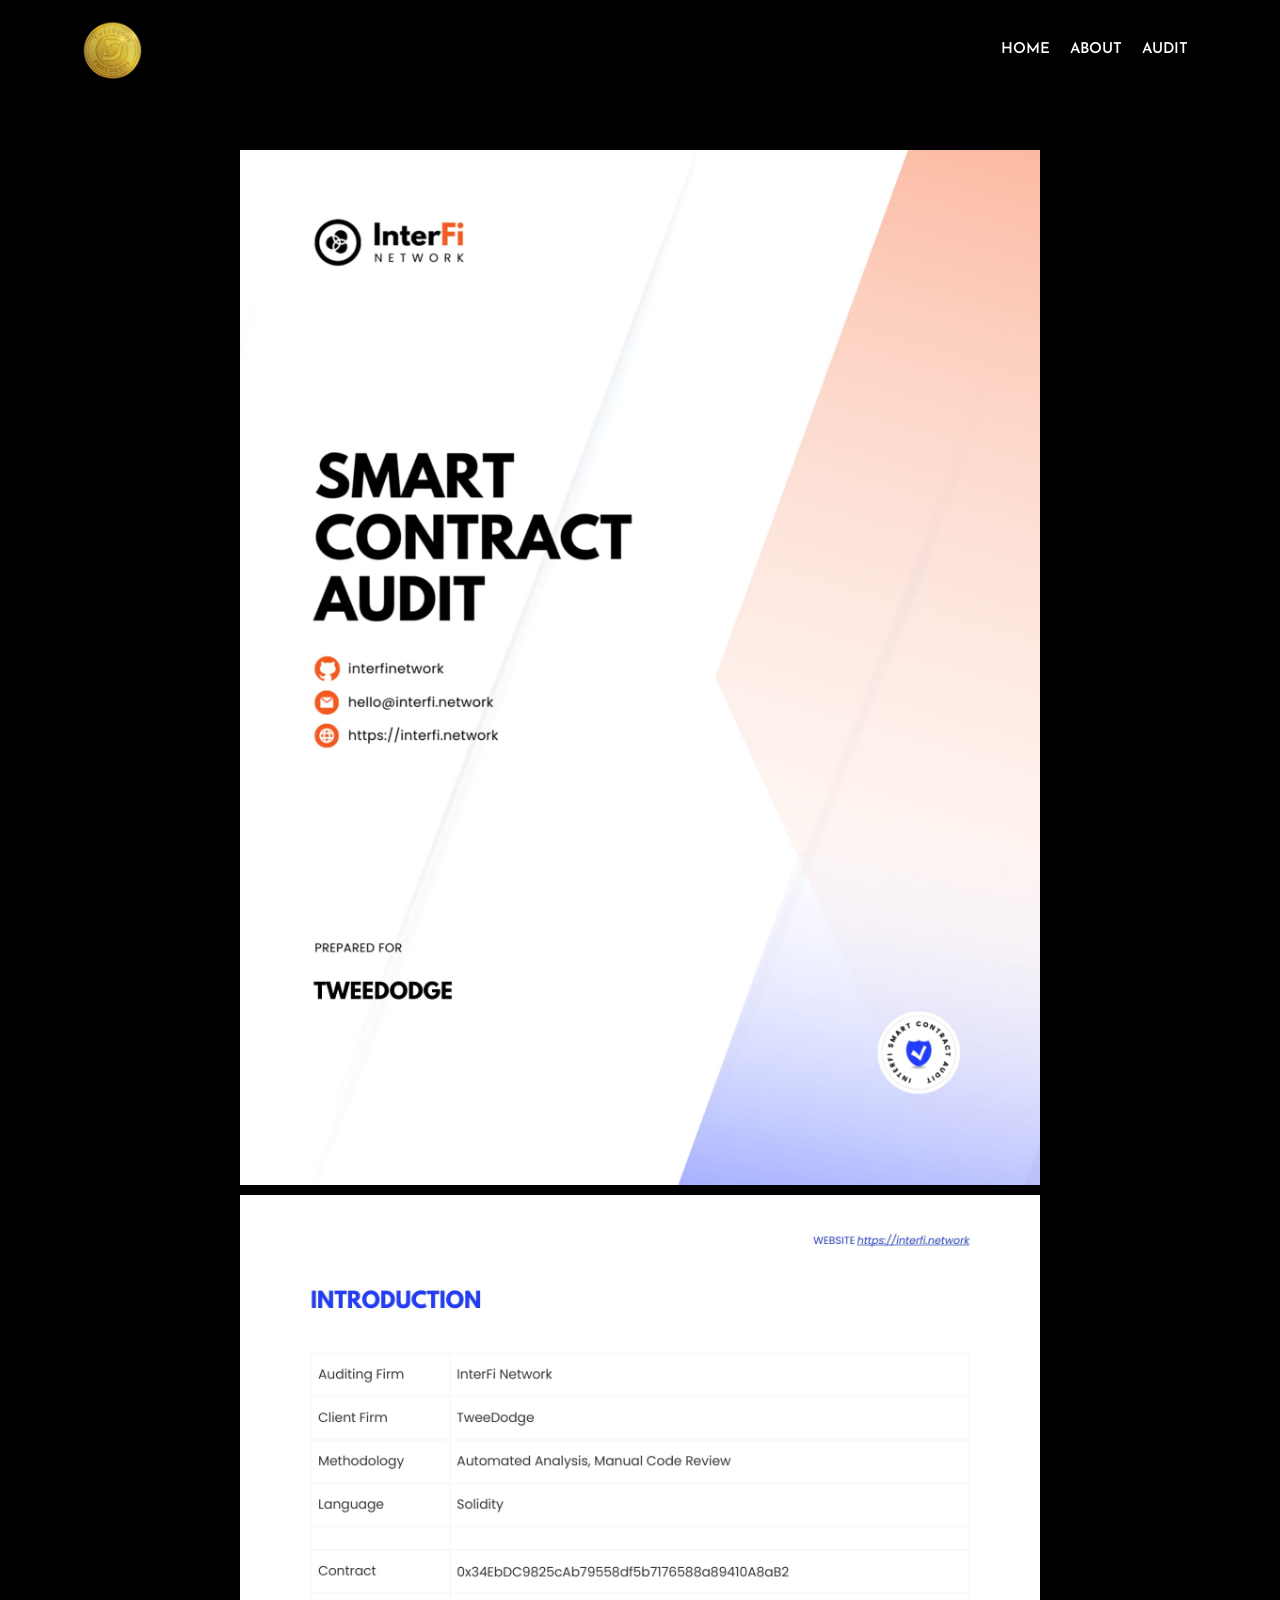
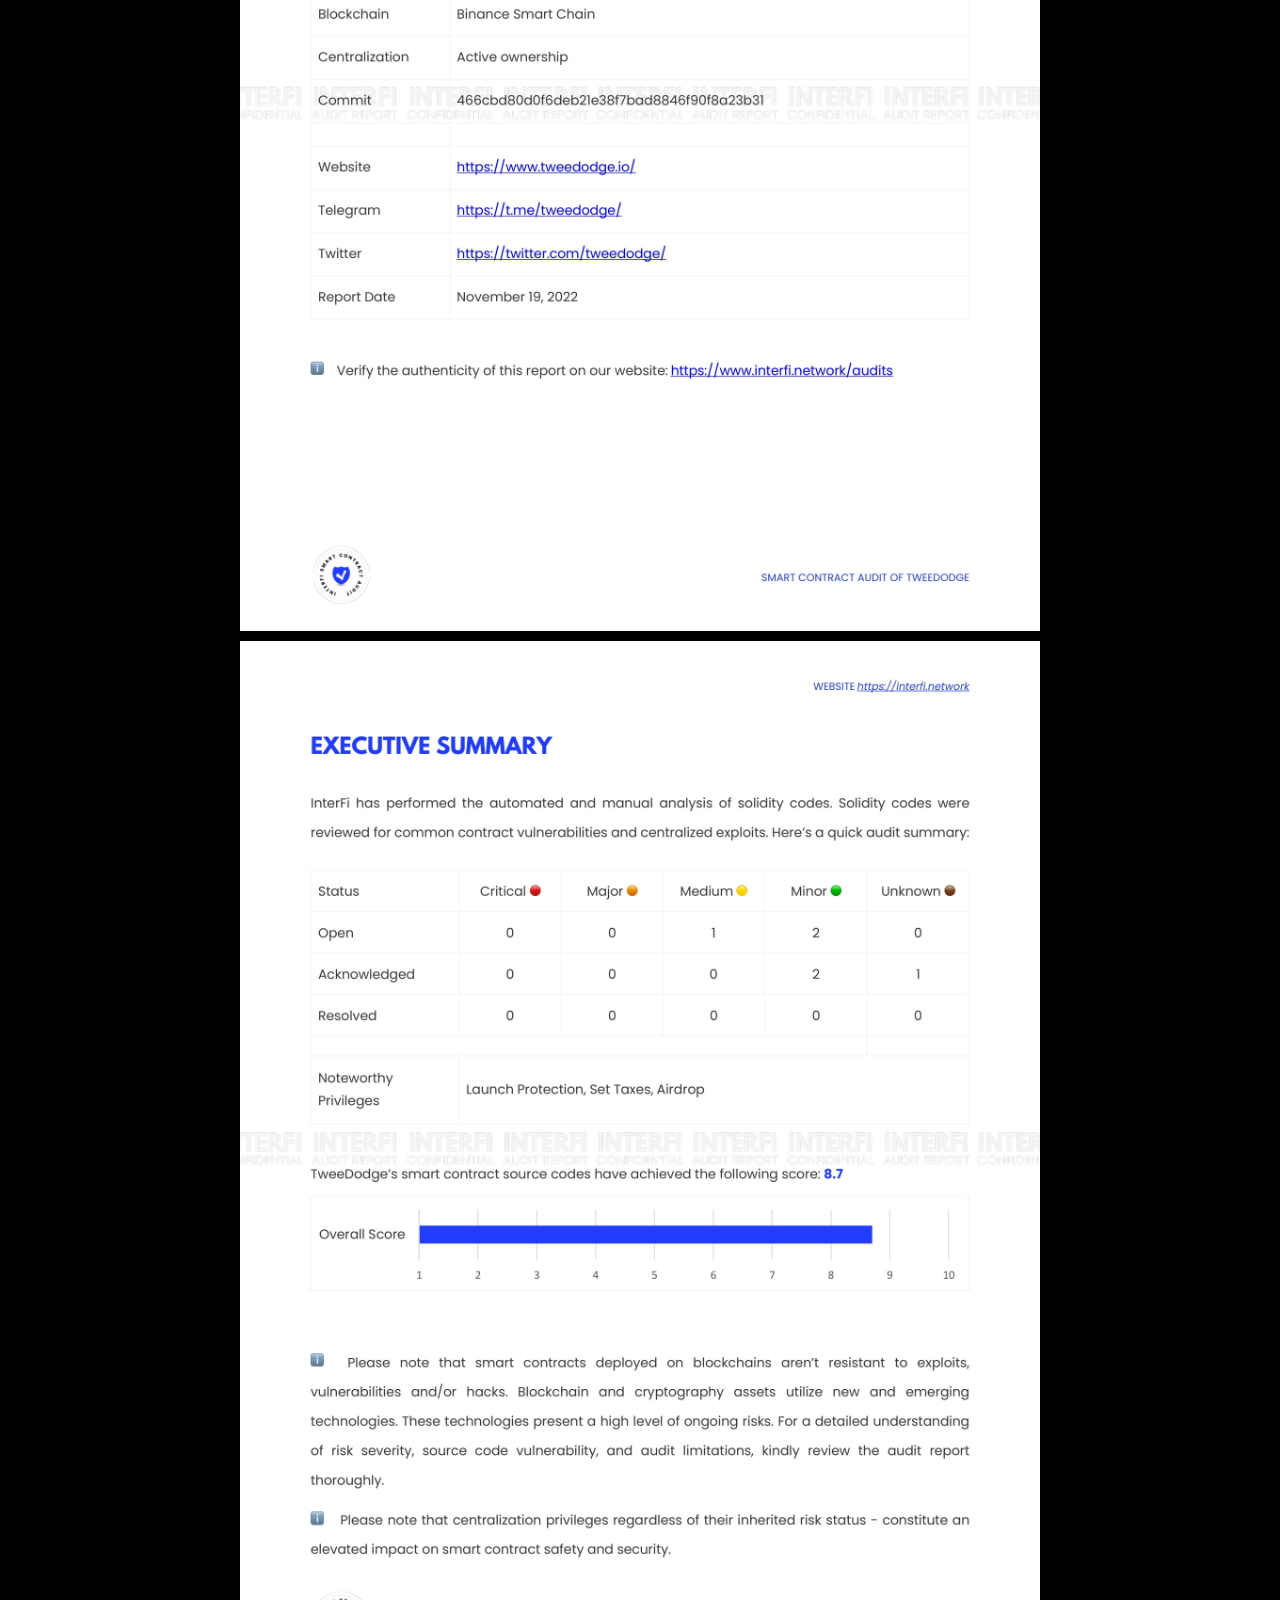
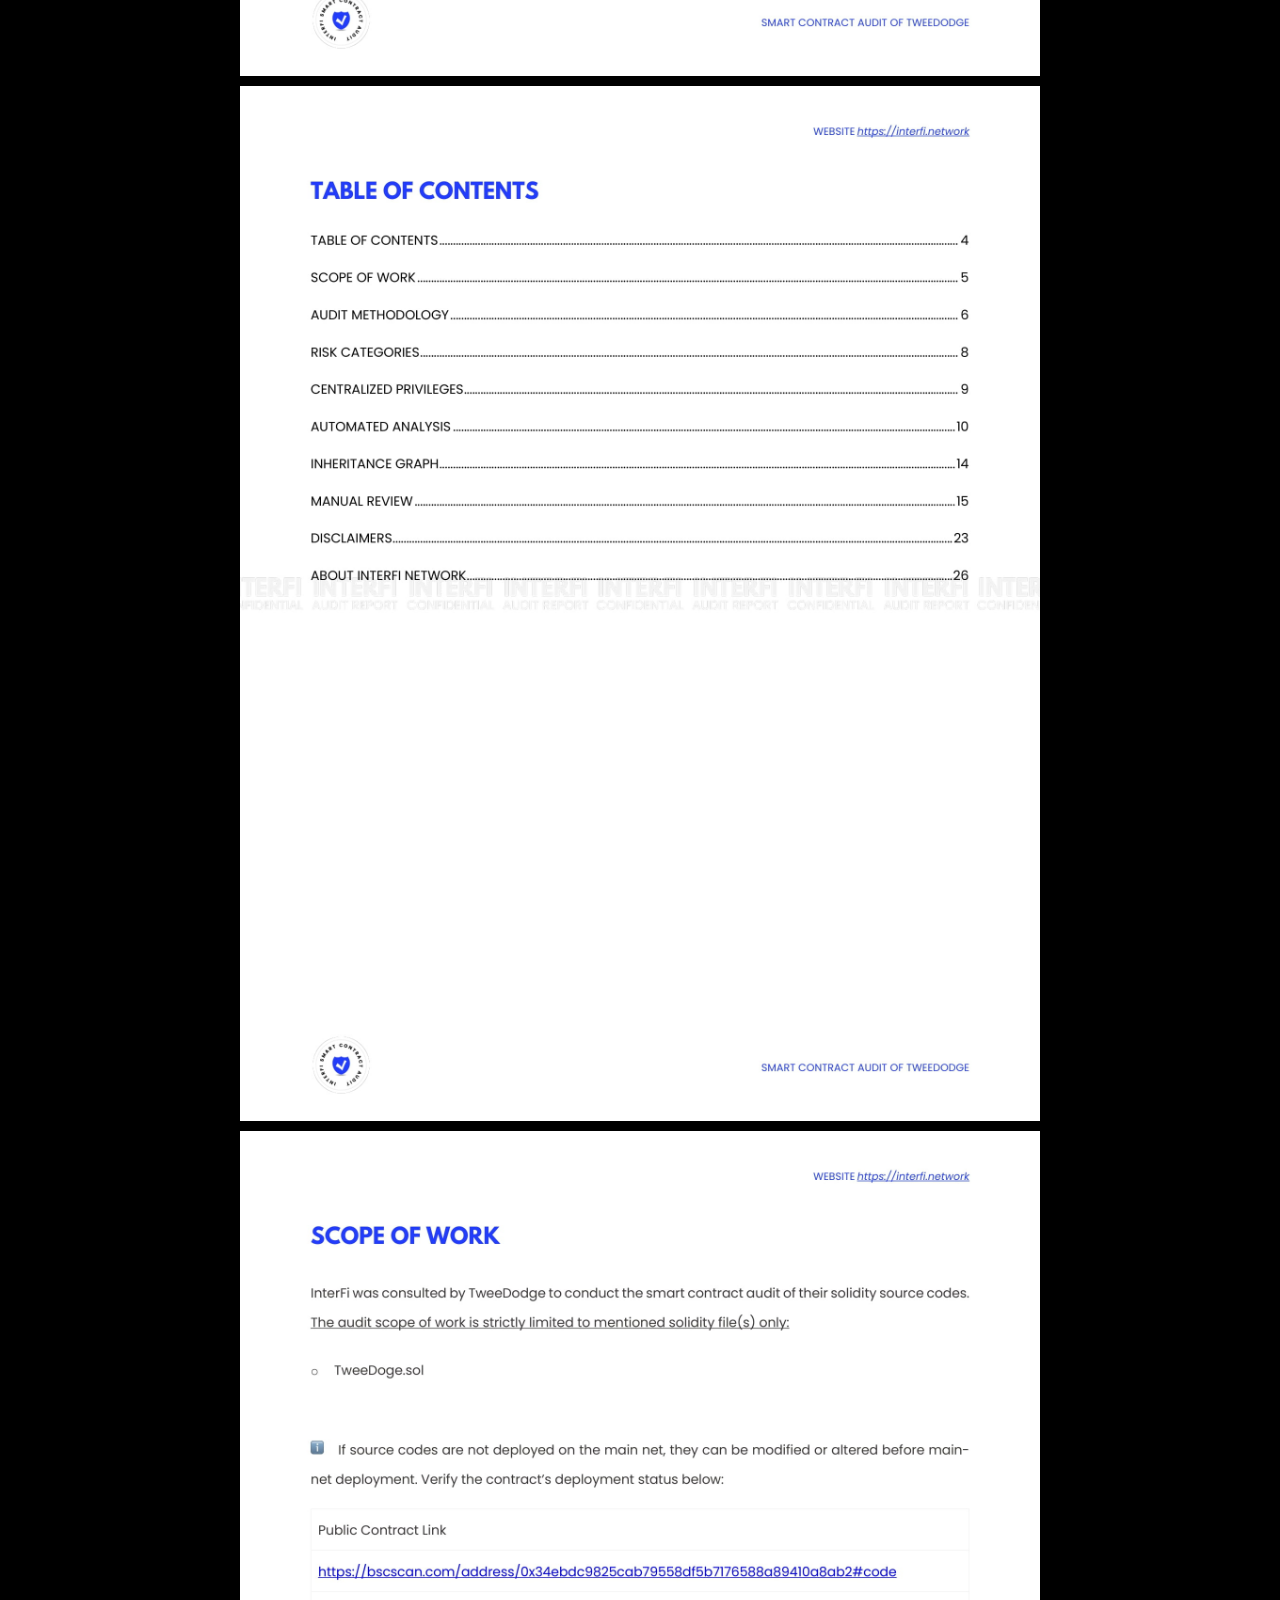
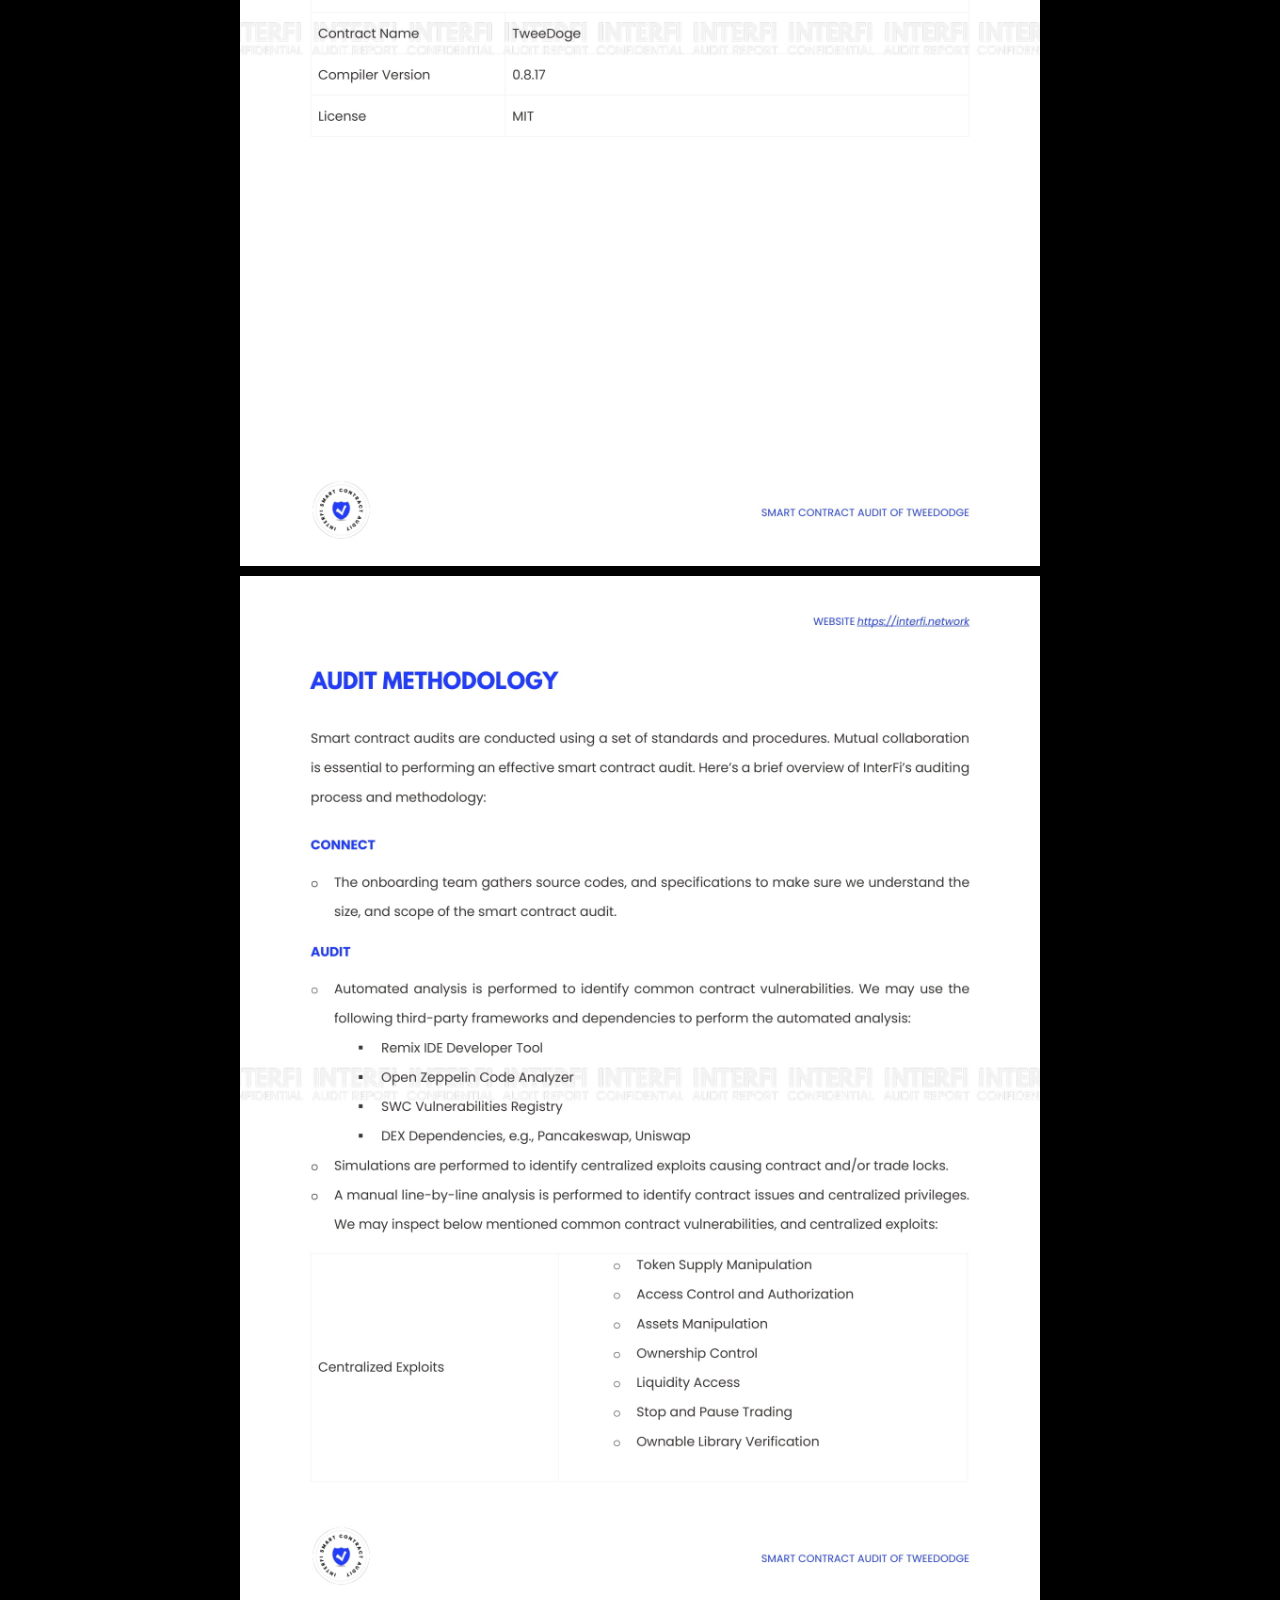
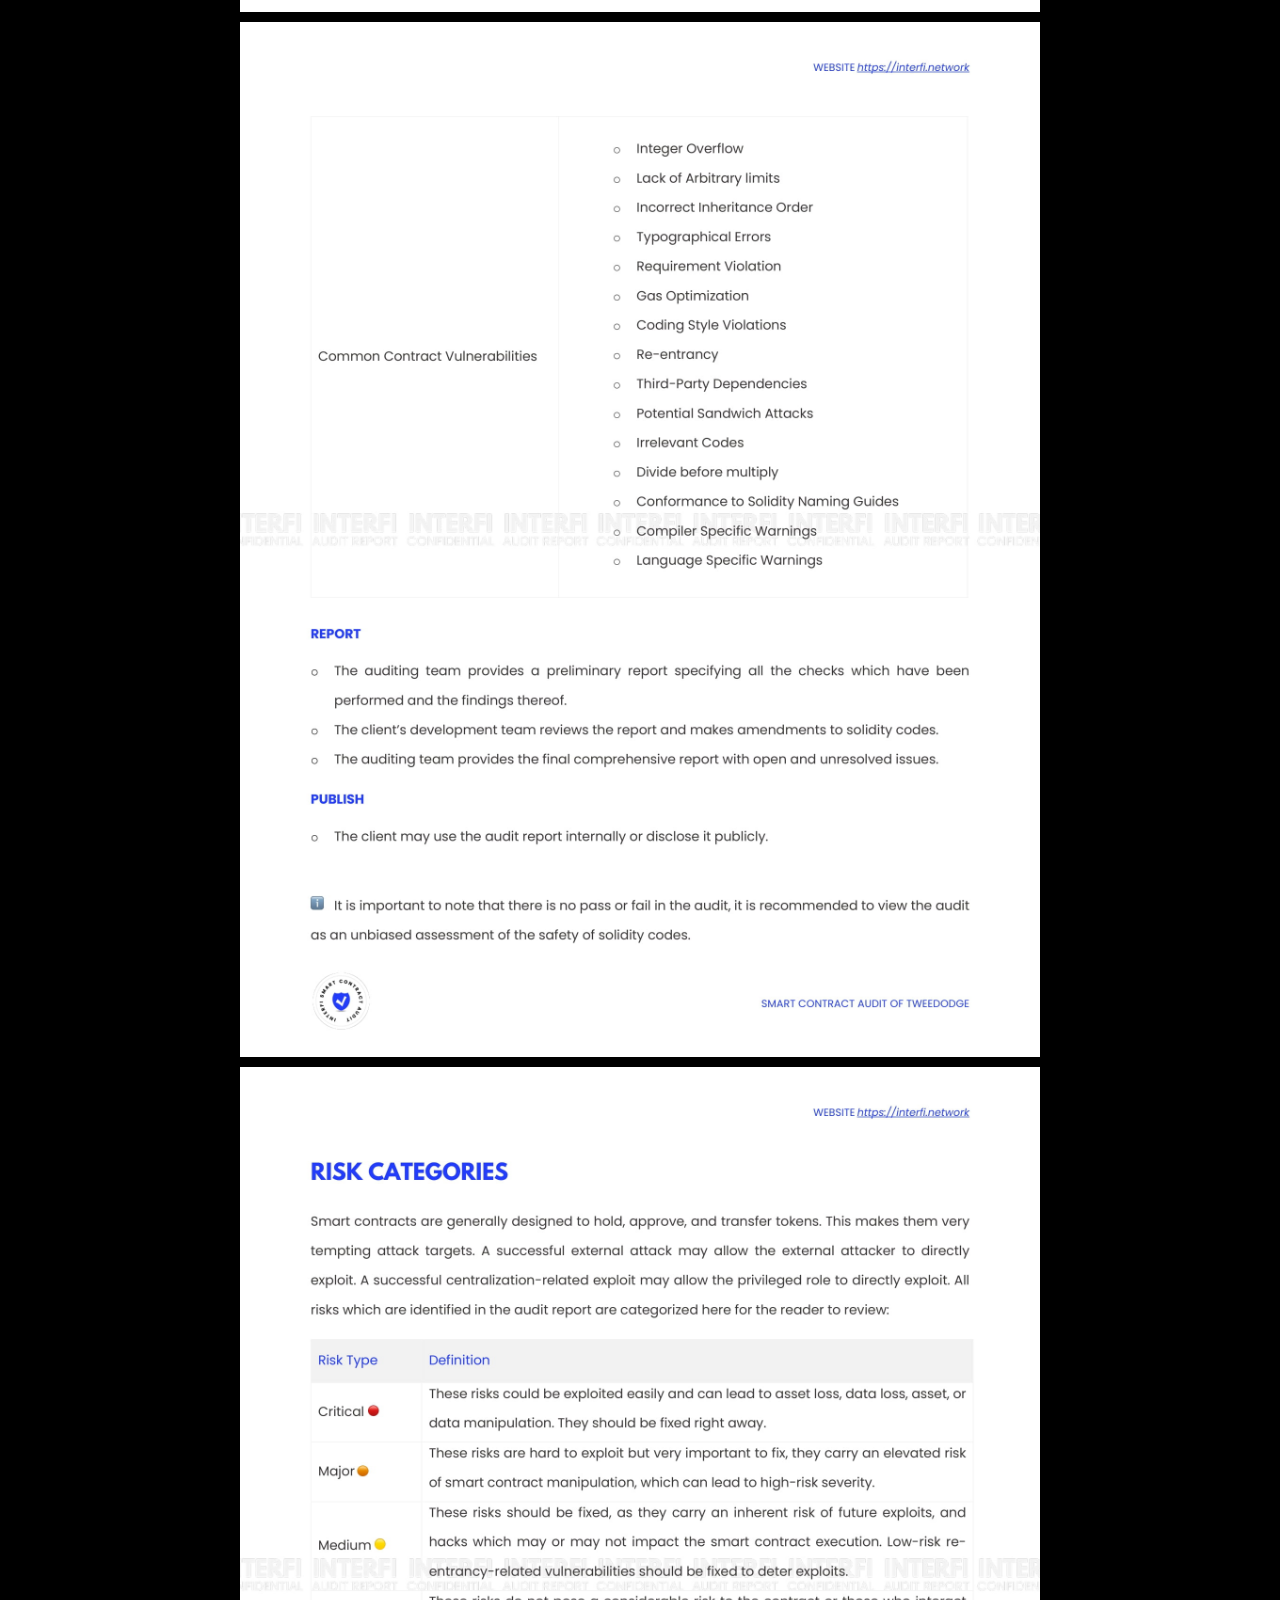
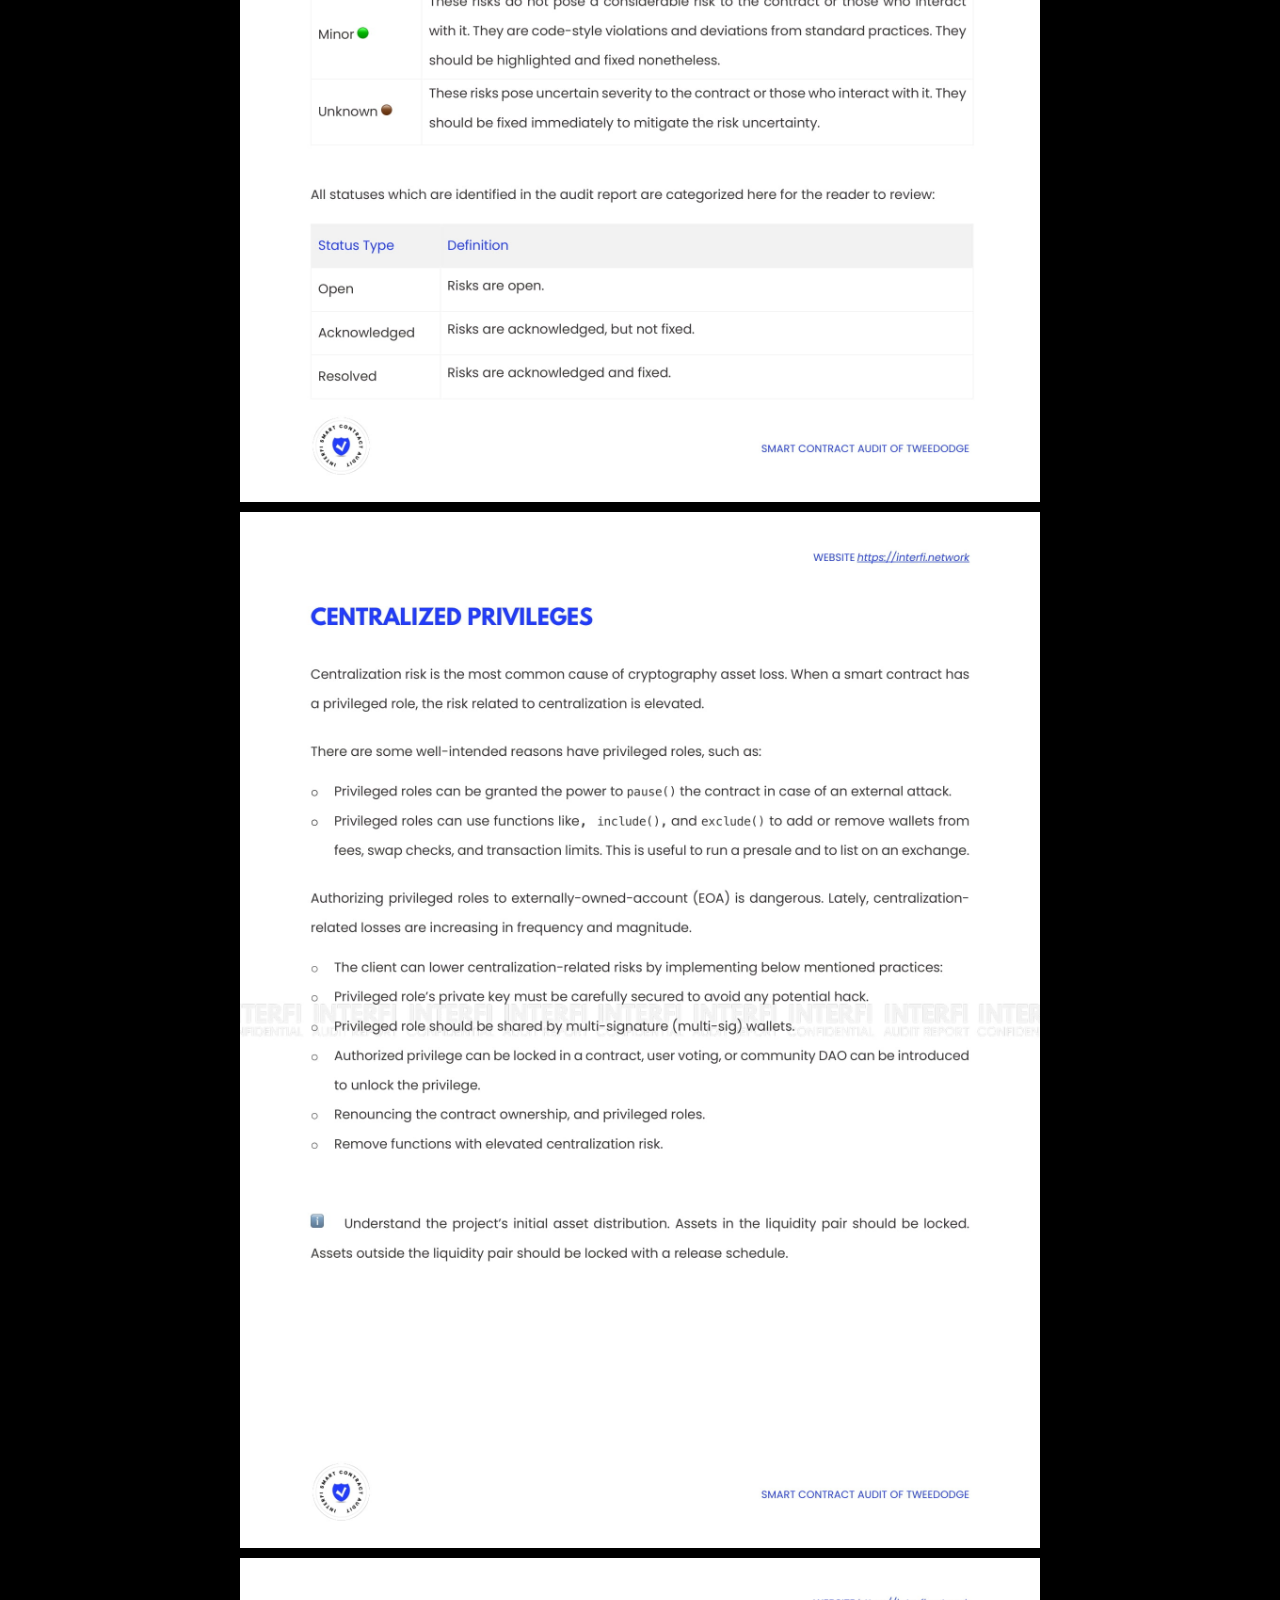
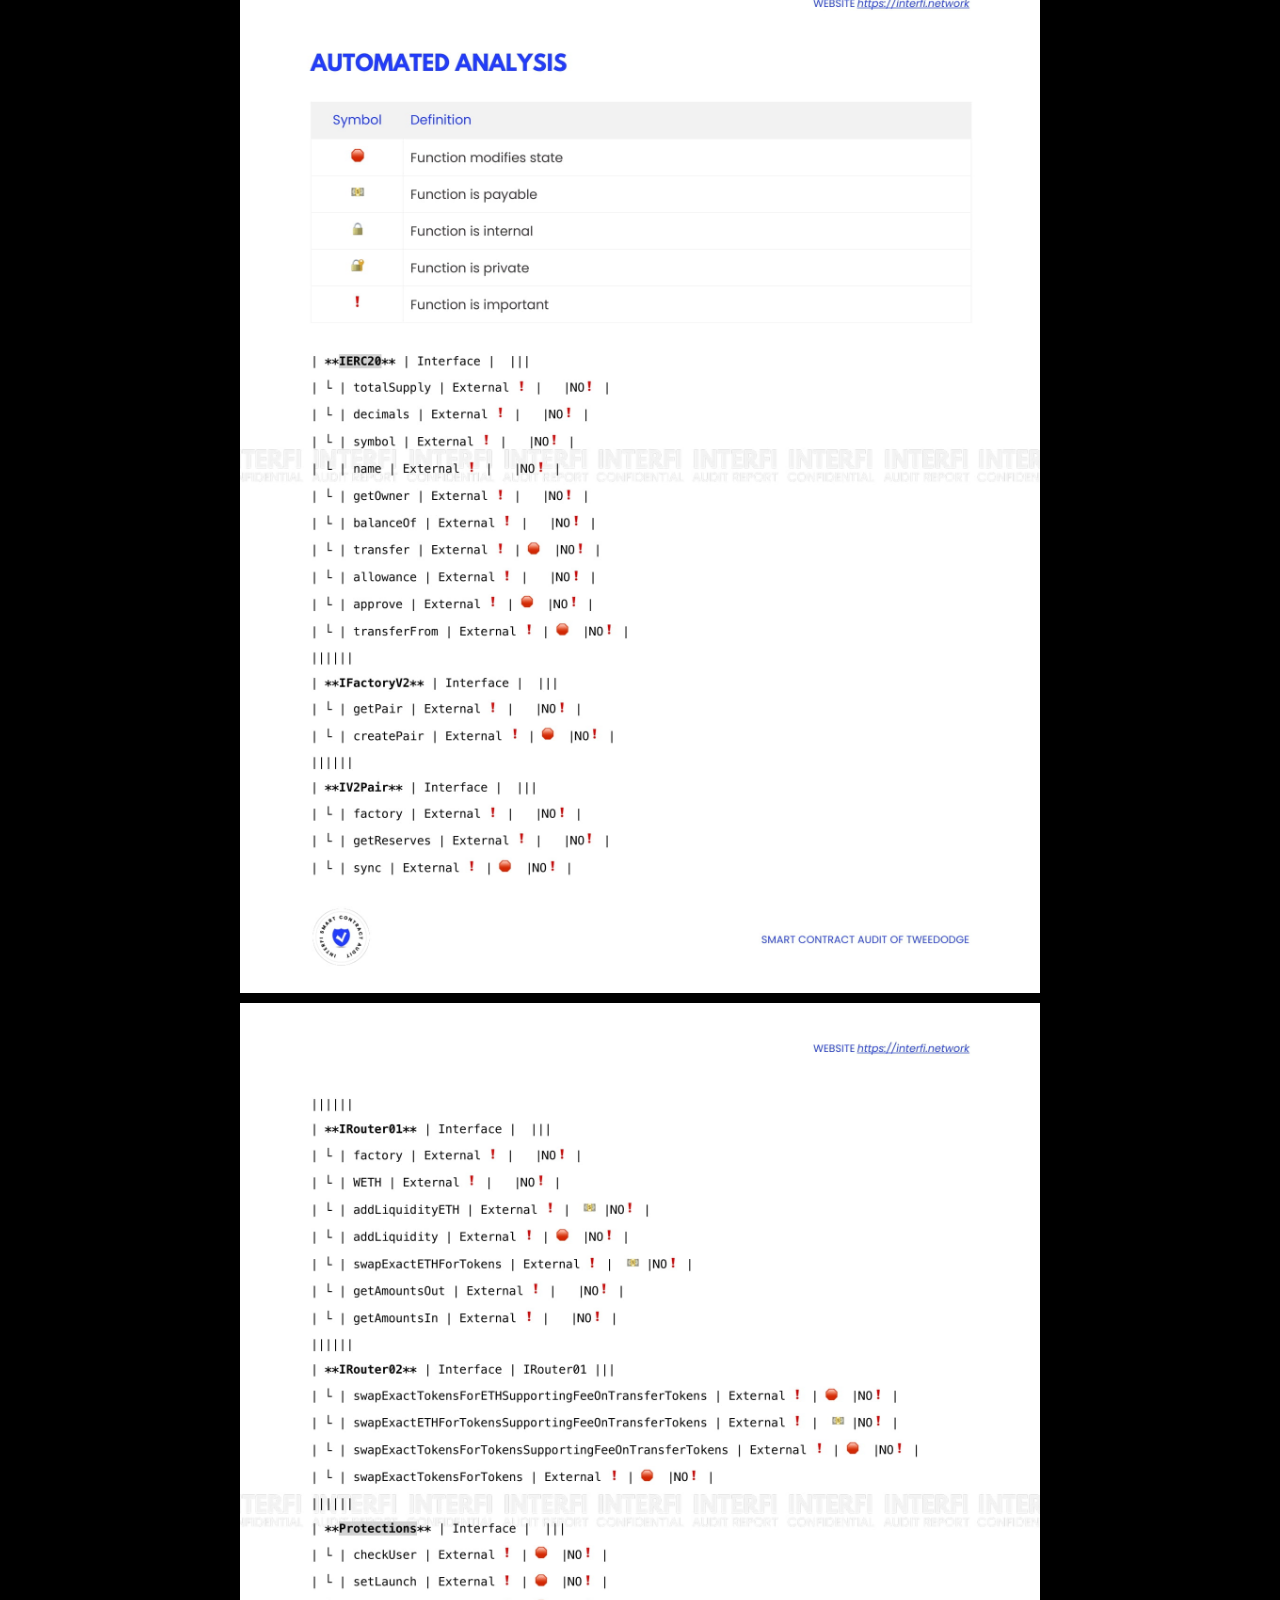
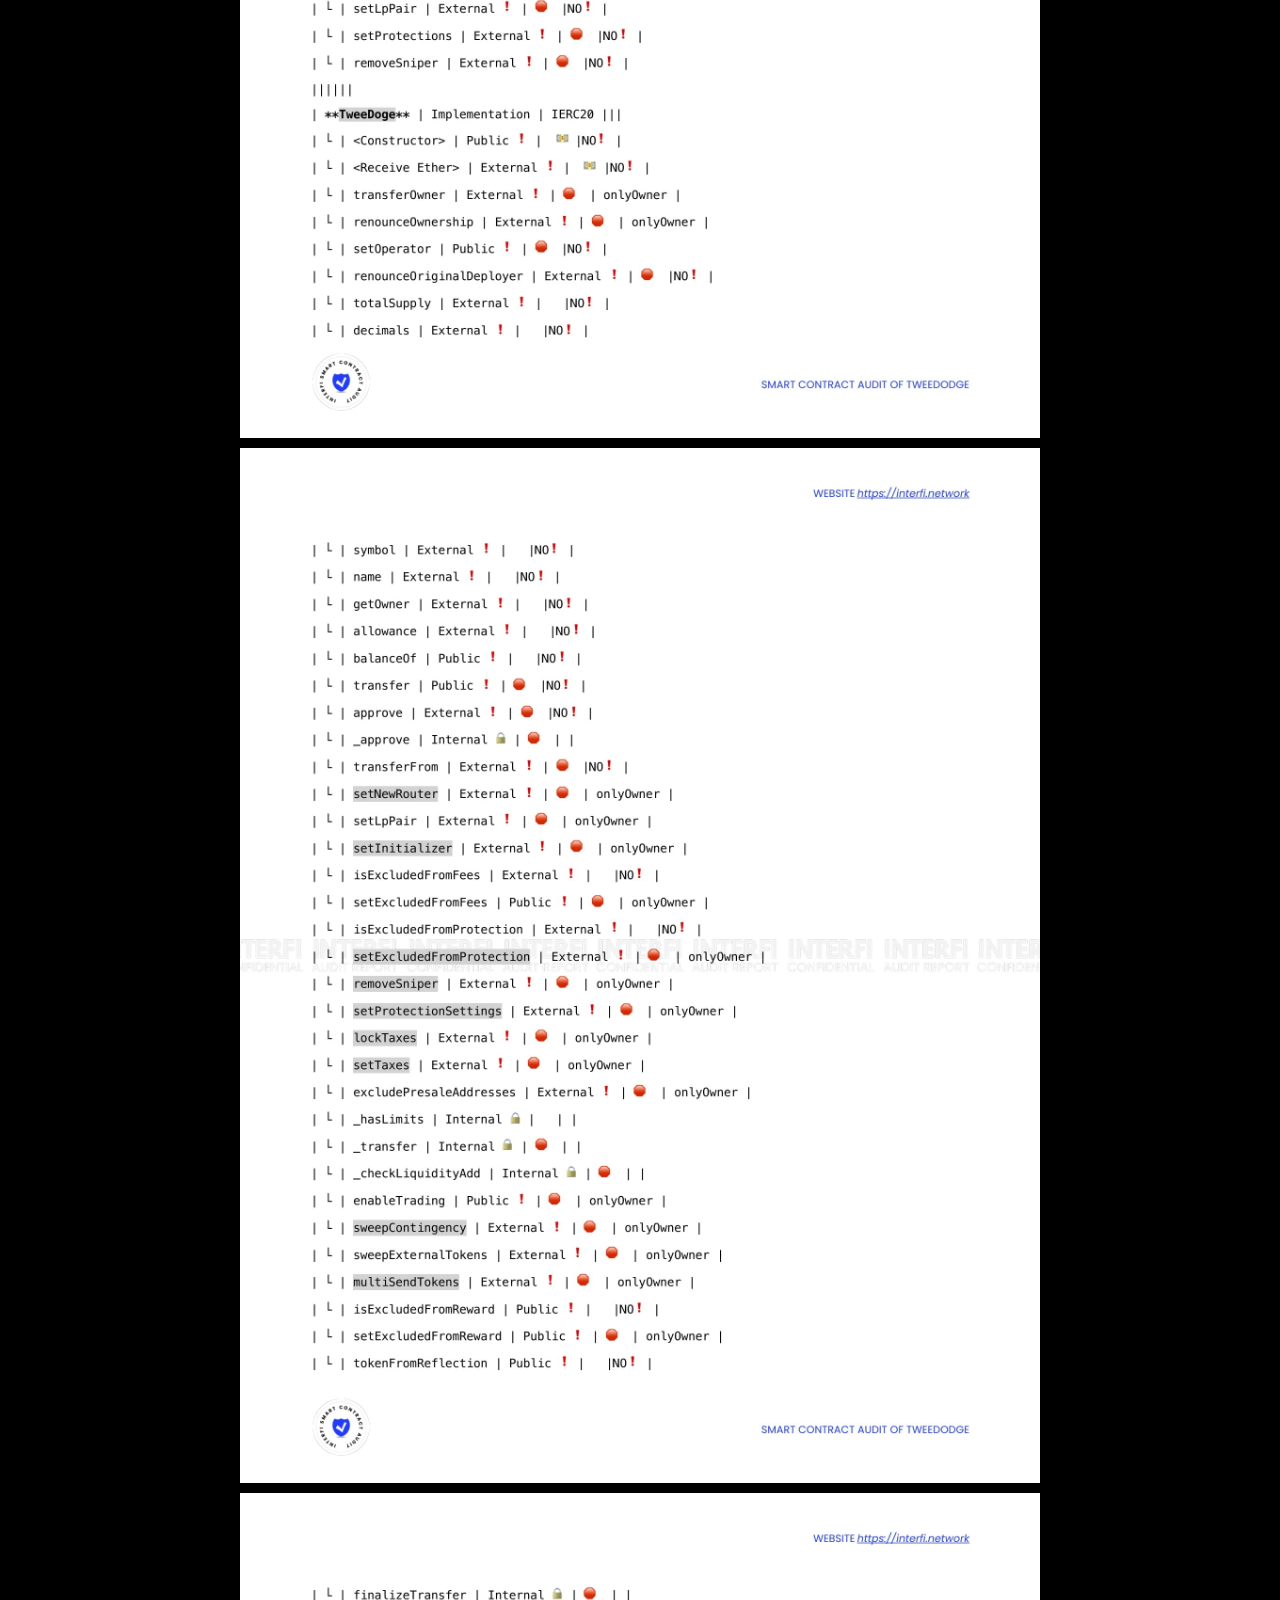
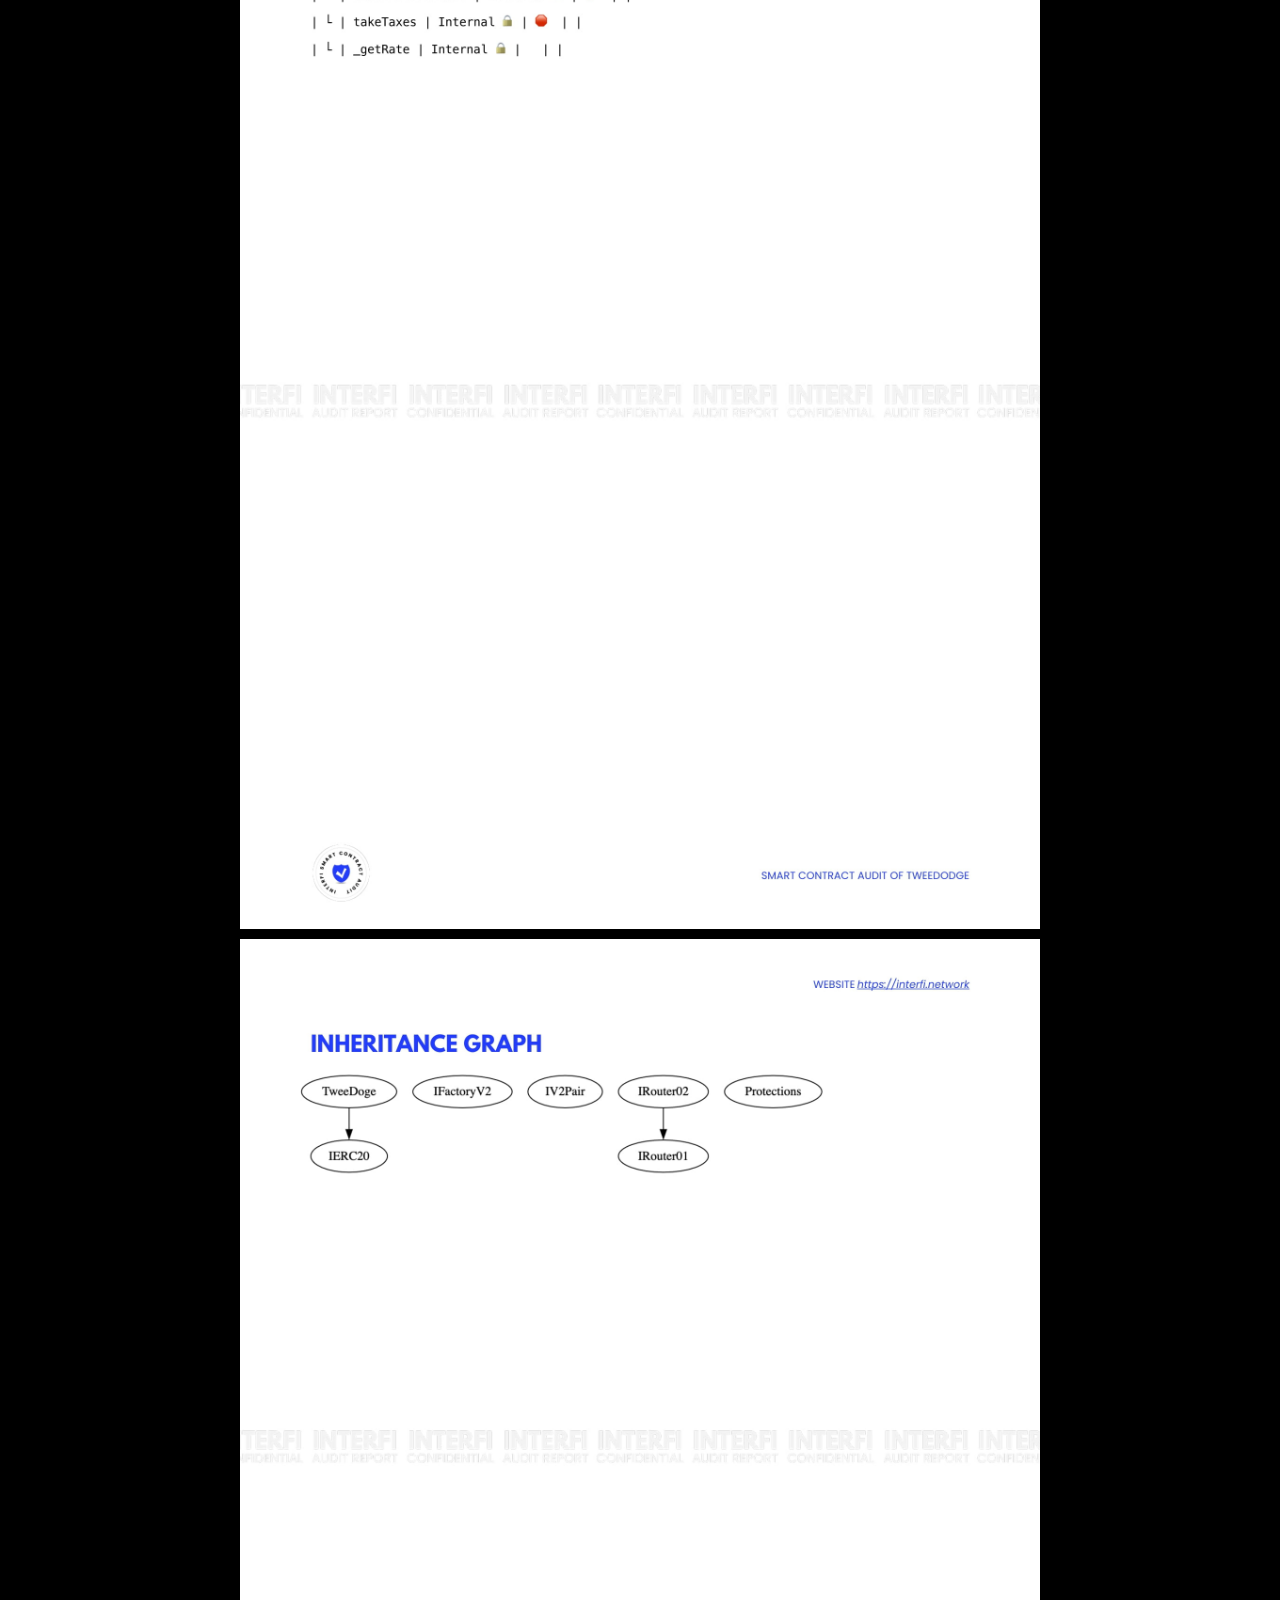
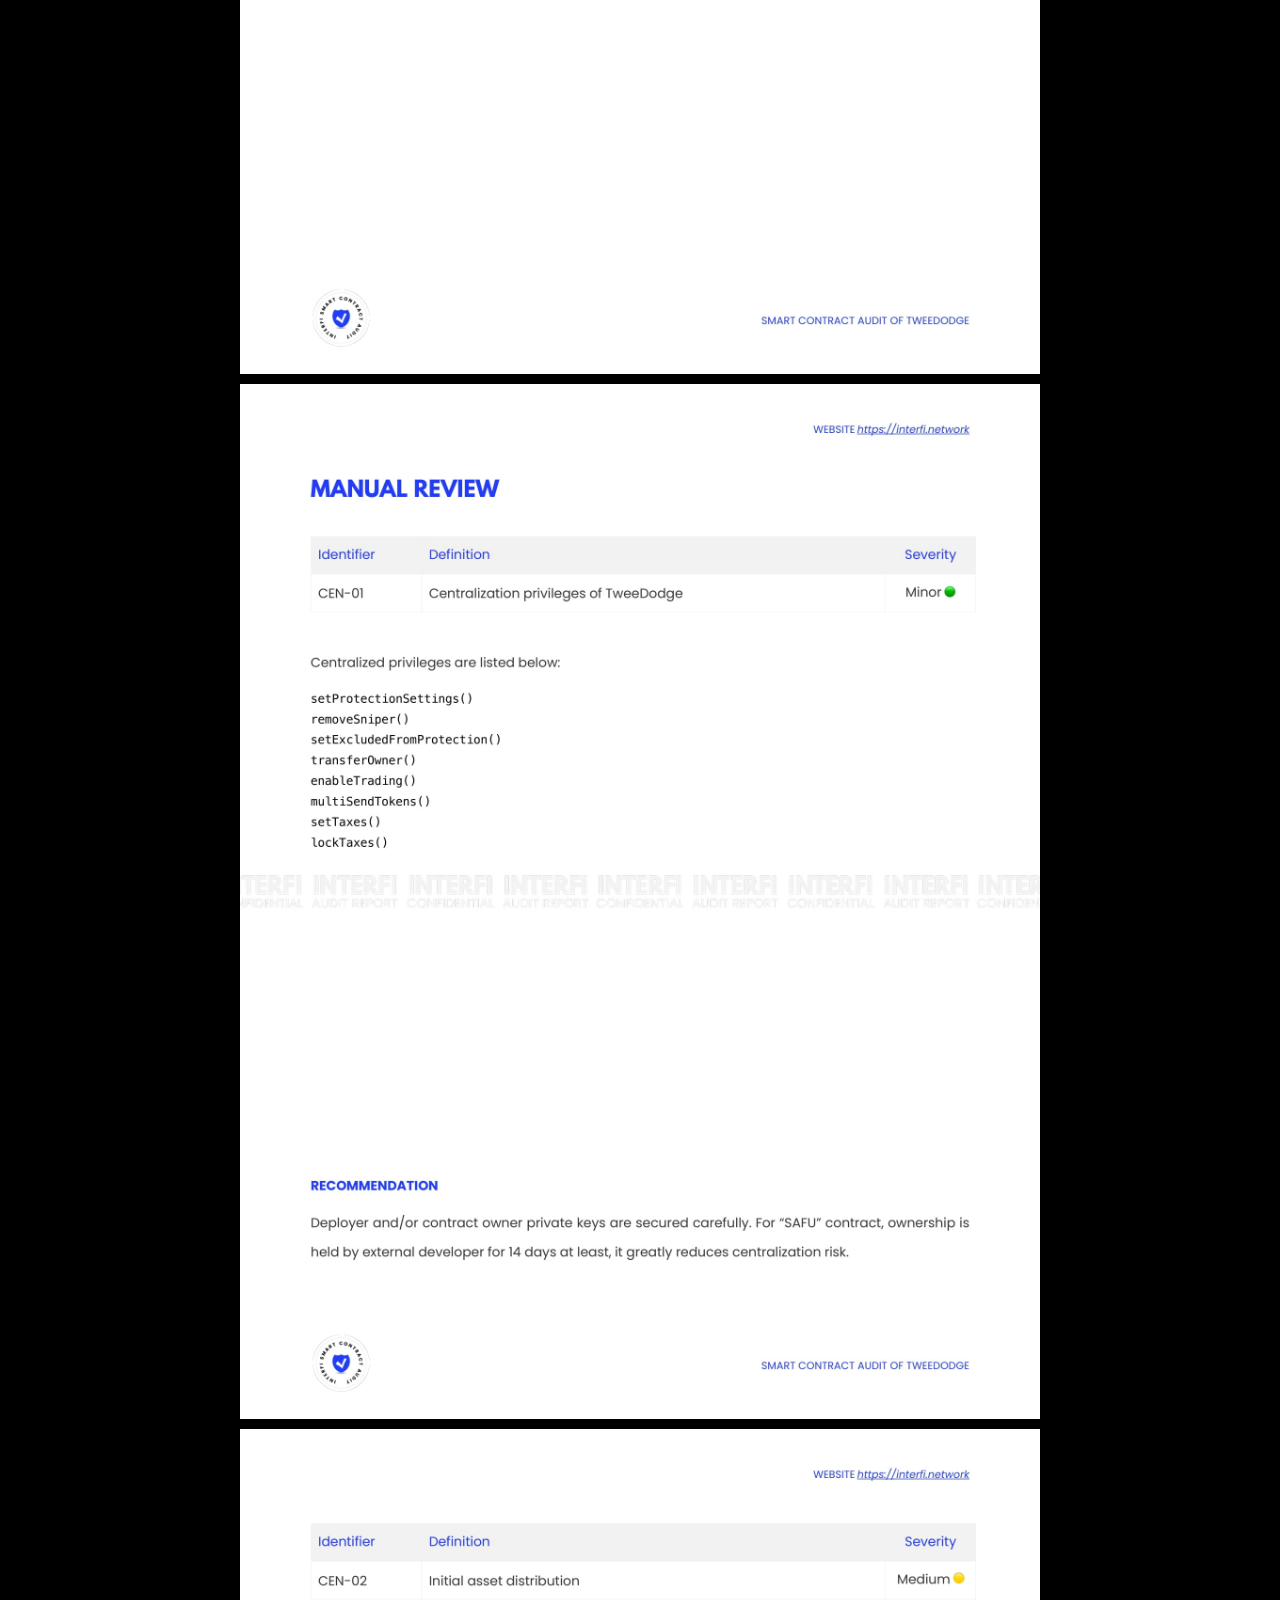
==== commit a7631d40: "changed audit" ====
--- a/audit.html
+++ b/audit.html
@@ -84,34 +84,33 @@
     <section class="banner-section bg_img overflow-hidden" style="background:url(https://www.pokervegas.app/assets/images/banner/bg.png) center">
         <div class="container">
             <div style="min-height: 100vh; align-items: center; justify-content: center; display: flex; gap: 10px;" class="banner-wrapper d-flex flex-wrap align-items-center">
-               <img style="width: 95vw; max-width: 800px;" src="/public_files/audit/0001.jpg" alt="">
-               <img style="width: 95vw; max-width: 800px;" src="/public_files/audit/0002.jpg" alt="">
-               <img style="width: 95vw; max-width: 800px;" src="/public_files/audit/0003.jpg" alt="">
-               <img style="width: 95vw; max-width: 800px;" src="/public_files/audit/0004.jpg" alt="">
-               <img style="width: 95vw; max-width: 800px;" src="/public_files/audit/0005.jpg" alt="">
-               <img style="width: 95vw; max-width: 800px;" src="/public_files/audit/0006.jpg" alt="">
-               <img style="width: 95vw; max-width: 800px;" src="/public_files/audit/0007.jpg" alt="">
-               <img style="width: 95vw; max-width: 800px;" src="/public_files/audit/0008.jpg" alt="">
-               <img style="width: 95vw; max-width: 800px;" src="/public_files/audit/0009.jpg" alt="">
-               <img style="width: 95vw; max-width: 800px;" src="/public_files/audit/0010.jpg" alt="">
-               <img style="width: 95vw; max-width: 800px;" src="/public_files/audit/0011.jpg" alt="">
-               <img style="width: 95vw; max-width: 800px;" src="/public_files/audit/0012.jpg" alt="">
-               <img style="width: 95vw; max-width: 800px;" src="/public_files/audit/0013.jpg" alt="">
-               <img style="width: 95vw; max-width: 800px;" src="/public_files/audit/0014.jpg" alt="">
-               <img style="width: 95vw; max-width: 800px;" src="/public_files/audit/0015.jpg" alt="">
-               <img style="width: 95vw; max-width: 800px;" src="/public_files/audit/0016.jpg" alt="">
-               <img style="width: 95vw; max-width: 800px;" src="/public_files/audit/0017.jpg" alt="">
-               <img style="width: 95vw; max-width: 800px;" src="/public_files/audit/0018.jpg" alt="">
-               <img style="width: 95vw; max-width: 800px;" src="/public_files/audit/0019.jpg" alt="">
-               <img style="width: 95vw; max-width: 800px;" src="/public_files/audit/0020.jpg" alt="">
-               <img style="width: 95vw; max-width: 800px;" src="/public_files/audit/0021.jpg" alt="">
-               <img style="width: 95vw; max-width: 800px;" src="/public_files/audit/0022.jpg" alt="">
-               <img style="width: 95vw; max-width: 800px;" src="/public_files/audit/0023.jpg" alt="">
-               <img style="width: 95vw; max-width: 800px;" src="/public_files/audit/0024.jpg" alt="">
-               <img style="width: 95vw; max-width: 800px;" src="/public_files/audit/0025.jpg" alt="">
-               <img style="width: 95vw; max-width: 800px;" src="/public_files/audit/0026.jpg" alt="">
-               <img style="width: 95vw; max-width: 800px;" src="/public_files/audit/0027.jpg" alt="">
-               <img style="width: 95vw; max-width: 800px;" src="/public_files/audit/0028.jpg" alt="">
+               <img style="width: 95vw; max-width: 800px;" src="/public_files/audit/TweeDodge_AuditReport_InterFi (1)-01.jpg" alt="">
+               <img style="width: 95vw; max-width: 800px;" src="/public_files/audit/TweeDodge_AuditReport_InterFi (1)-02.jpg" alt="">
+               <img style="width: 95vw; max-width: 800px;" src="/public_files/audit/TweeDodge_AuditReport_InterFi (1)-03.jpg" alt="">
+               <img style="width: 95vw; max-width: 800px;" src="/public_files/audit/TweeDodge_AuditReport_InterFi (1)-04.jpg" alt="">
+               <img style="width: 95vw; max-width: 800px;" src="/public_files/audit/TweeDodge_AuditReport_InterFi (1)-05.jpg" alt="">
+               <img style="width: 95vw; max-width: 800px;" src="/public_files/audit/TweeDodge_AuditReport_InterFi (1)-06.jpg" alt="">
+               <img style="width: 95vw; max-width: 800px;" src="/public_files/audit/TweeDodge_AuditReport_InterFi (1)-07.jpg" alt="">
+               <img style="width: 95vw; max-width: 800px;" src="/public_files/audit/TweeDodge_AuditReport_InterFi (1)-08.jpg" alt="">
+               <img style="width: 95vw; max-width: 800px;" src="/public_files/audit/TweeDodge_AuditReport_InterFi (1)-09.jpg" alt="">
+               <img style="width: 95vw; max-width: 800px;" src="/public_files/audit/TweeDodge_AuditReport_InterFi (1)-10.jpg" alt="">
+               <img style="width: 95vw; max-width: 800px;" src="/public_files/audit/TweeDodge_AuditReport_InterFi (1)-11.jpg" alt="">
+               <img style="width: 95vw; max-width: 800px;" src="/public_files/audit/TweeDodge_AuditReport_InterFi (1)-12.jpg" alt="">
+               <img style="width: 95vw; max-width: 800px;" src="/public_files/audit/TweeDodge_AuditReport_InterFi (1)-13.jpg" alt="">
+               <img style="width: 95vw; max-width: 800px;" src="/public_files/audit/TweeDodge_AuditReport_InterFi (1)-14.jpg" alt="">
+               <img style="width: 95vw; max-width: 800px;" src="/public_files/audit/TweeDodge_AuditReport_InterFi (1)-15.jpg" alt="">
+               <img style="width: 95vw; max-width: 800px;" src="/public_files/audit/TweeDodge_AuditReport_InterFi (1)-16.jpg" alt="">
+               <img style="width: 95vw; max-width: 800px;" src="/public_files/audit/TweeDodge_AuditReport_InterFi (1)-17.jpg" alt="">
+               <img style="width: 95vw; max-width: 800px;" src="/public_files/audit/TweeDodge_AuditReport_InterFi (1)-18.jpg" alt="">
+               <img style="width: 95vw; max-width: 800px;" src="/public_files/audit/TweeDodge_AuditReport_InterFi (1)-19.jpg" alt="">
+               <img style="width: 95vw; max-width: 800px;" src="/public_files/audit/TweeDodge_AuditReport_InterFi (1)-20.jpg" alt="">
+               <img style="width: 95vw; max-width: 800px;" src="/public_files/audit/TweeDodge_AuditReport_InterFi (1)-21.jpg" alt="">
+               <img style="width: 95vw; max-width: 800px;" src="/public_files/audit/TweeDodge_AuditReport_InterFi (1)-22.jpg" alt="">
+               <img style="width: 95vw; max-width: 800px;" src="/public_files/audit/TweeDodge_AuditReport_InterFi (1)-23.jpg" alt="">
+               <img style="width: 95vw; max-width: 800px;" src="/public_files/audit/TweeDodge_AuditReport_InterFi (1)-24.jpg" alt="">
+               <img style="width: 95vw; max-width: 800px;" src="/public_files/audit/TweeDodge_AuditReport_InterFi (1)-25.jpg" alt="">
+               <img style="width: 95vw; max-width: 800px;" src="/public_files/audit/TweeDodge_AuditReport_InterFi (1)-26.jpg" alt="">
+               <img style="width: 95vw; max-width: 800px;" src="/public_files/audit/TweeDodge_AuditReport_InterFi (1)-27.jpg" alt="">
             </div>
         </div>
     </section>
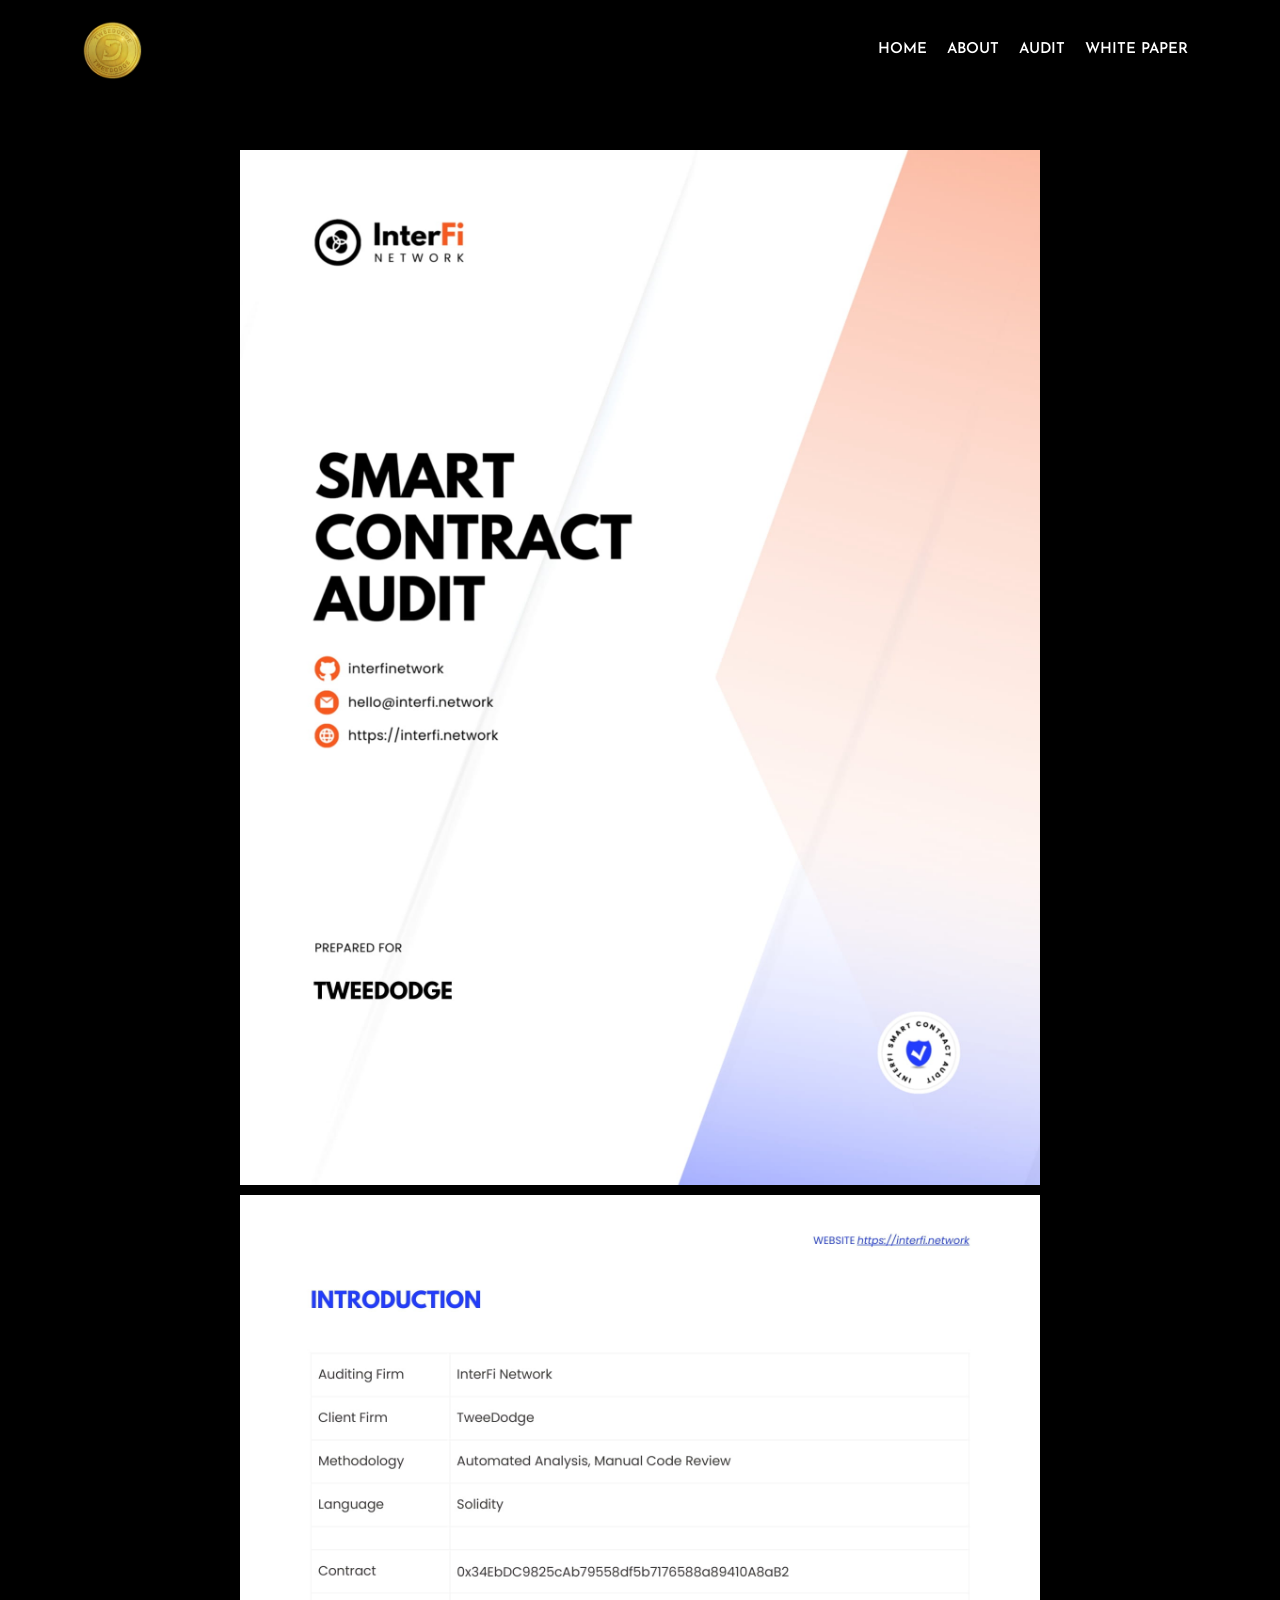
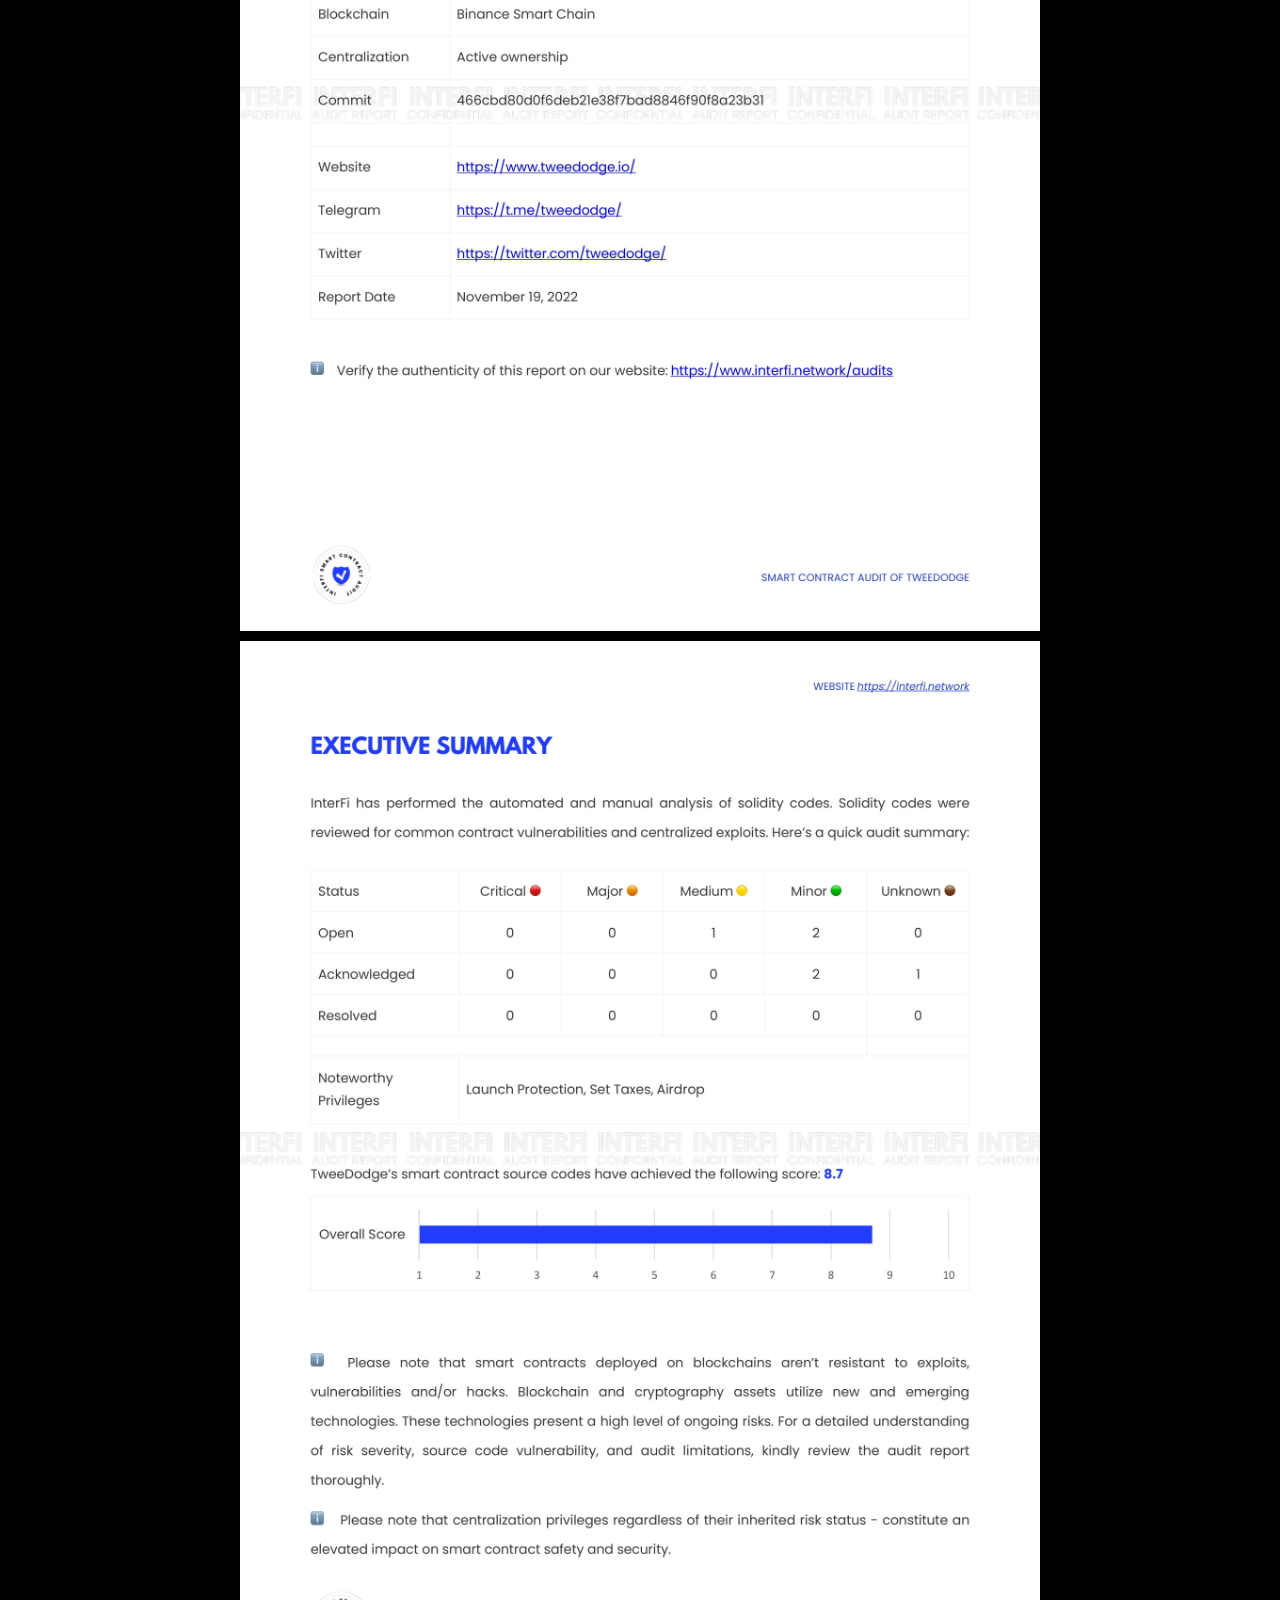
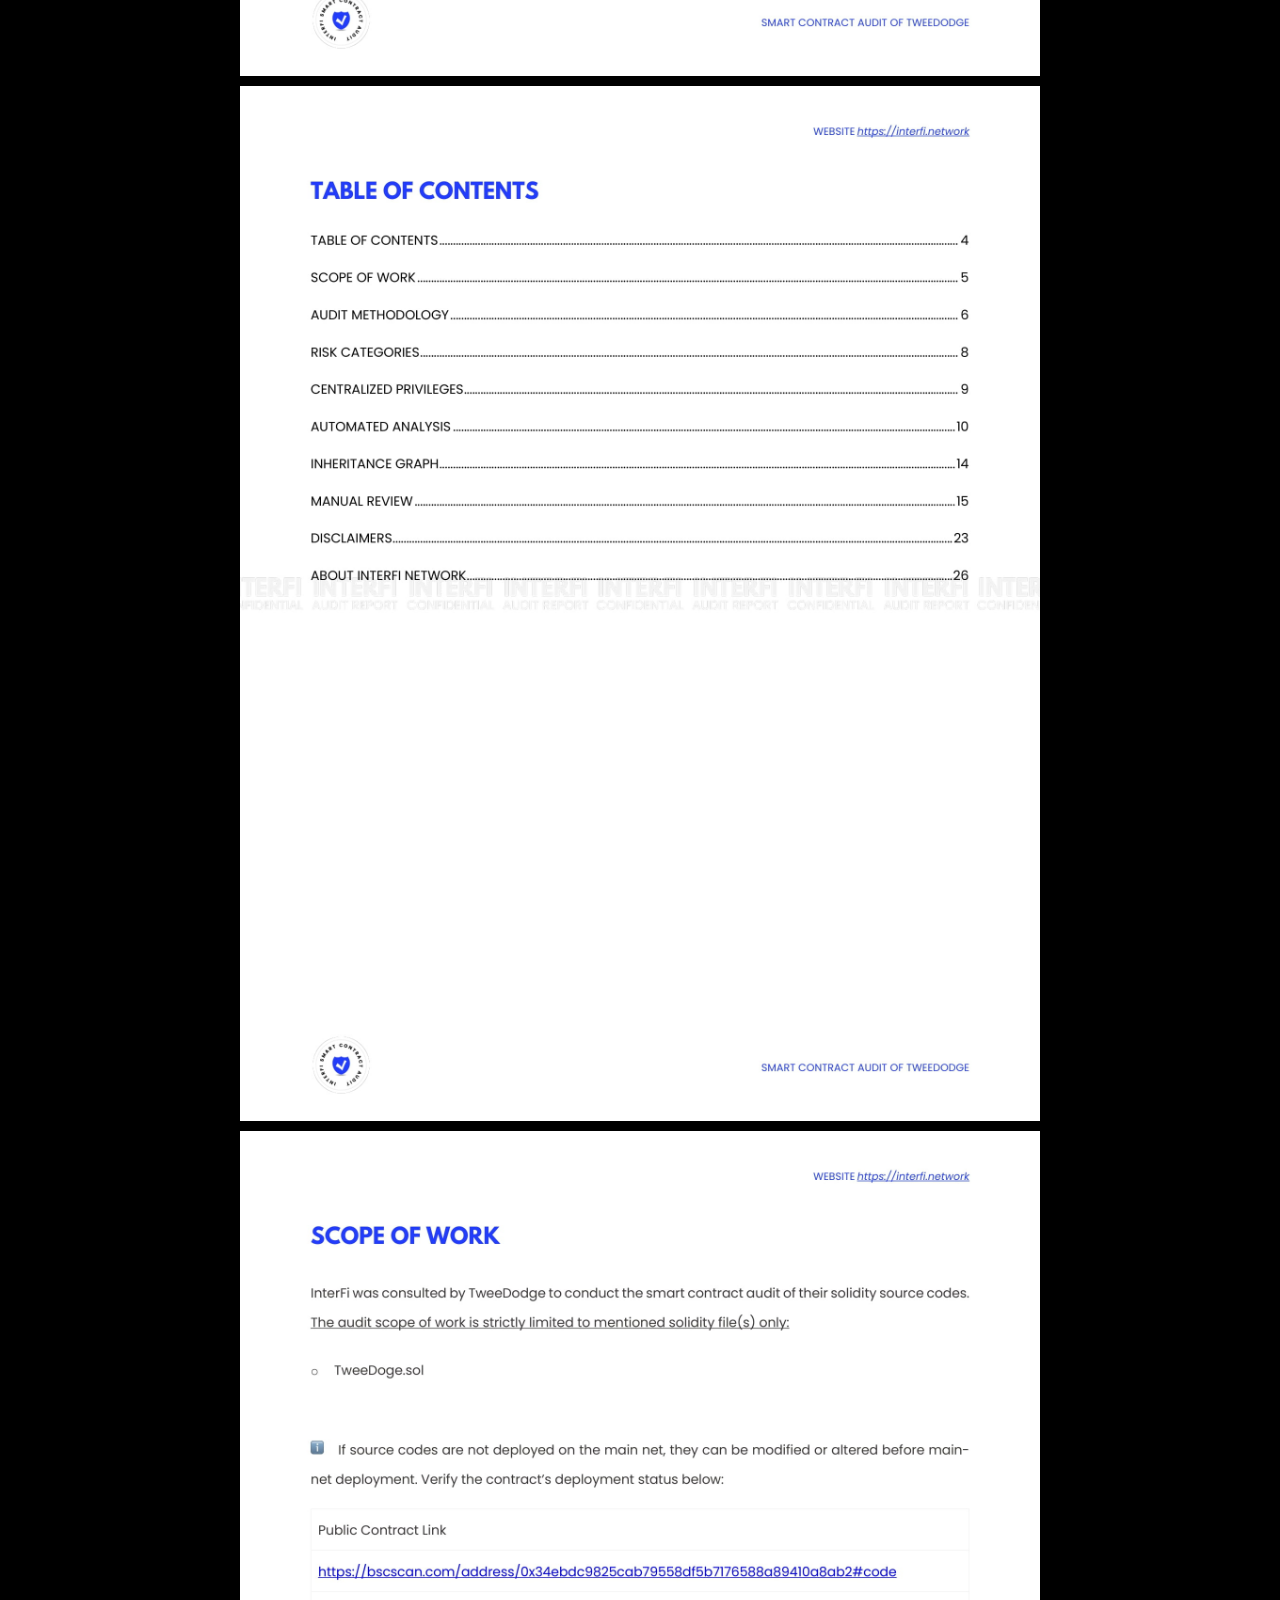
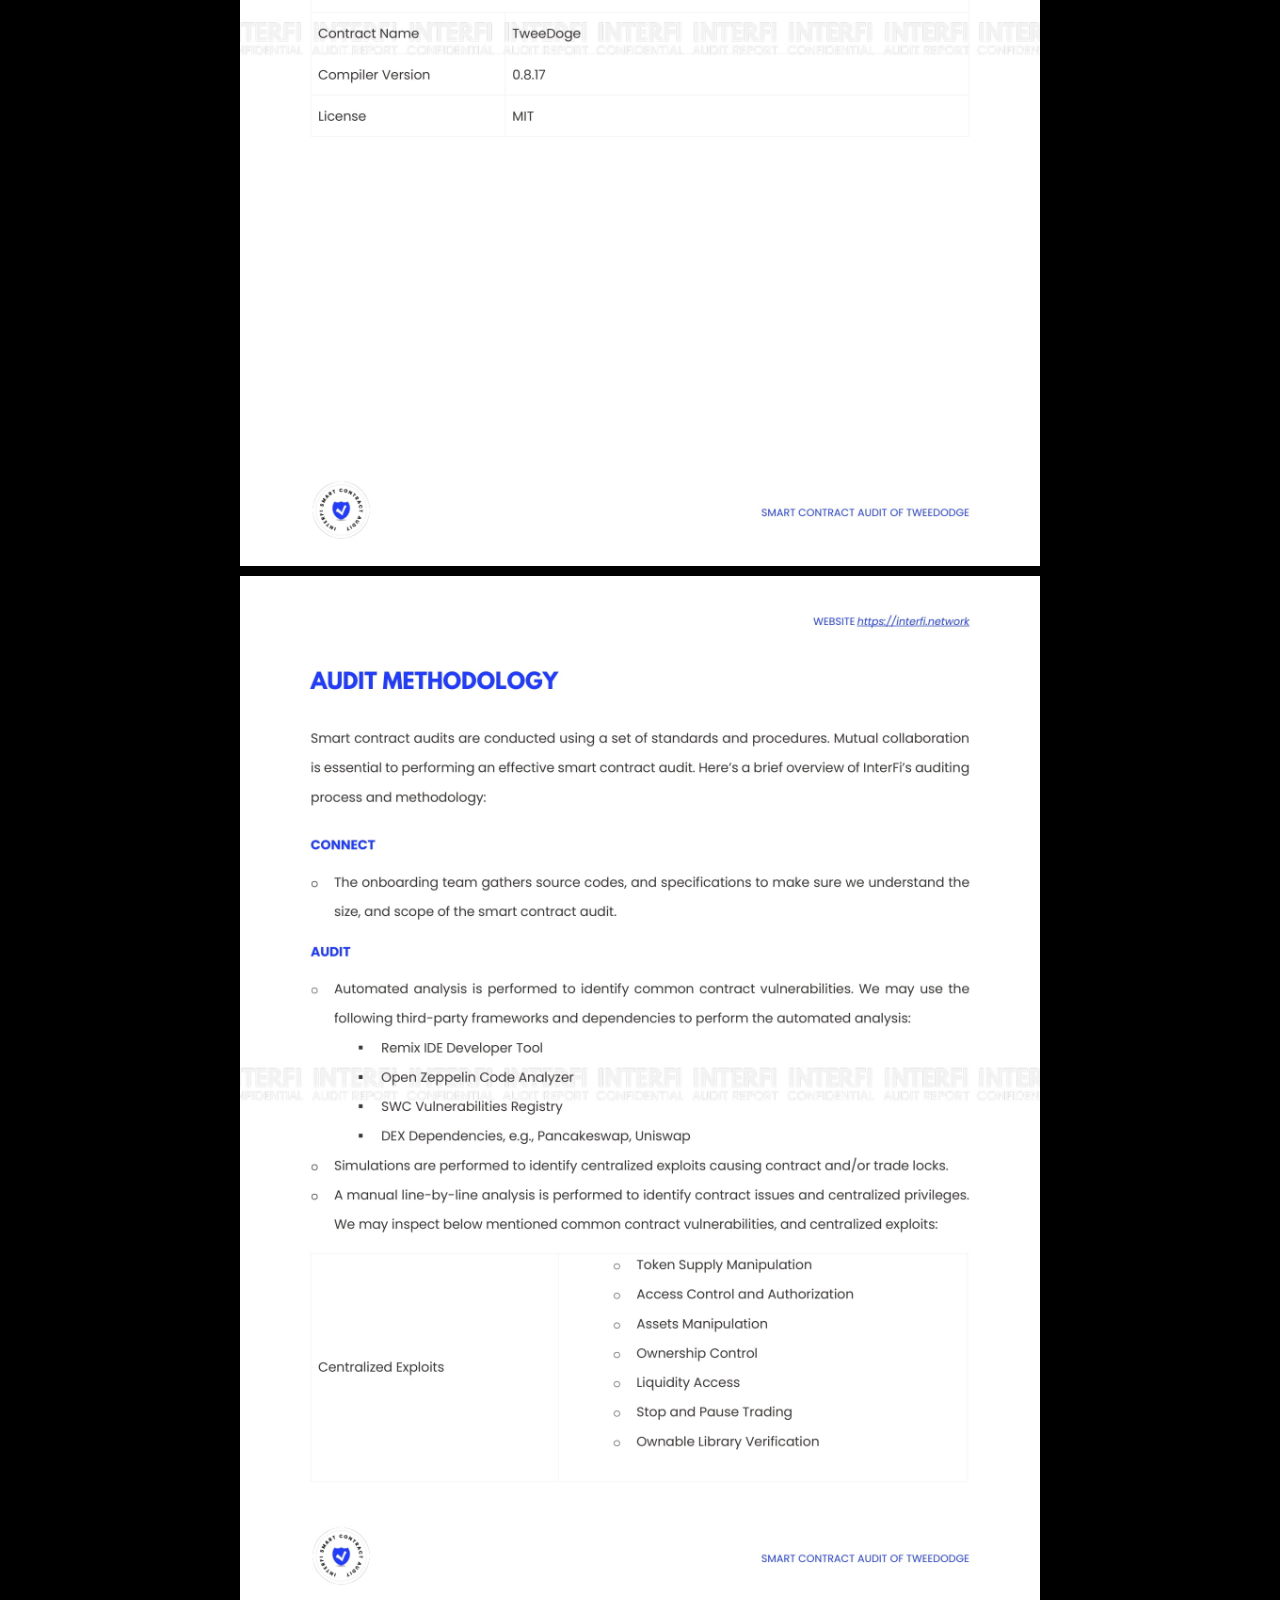
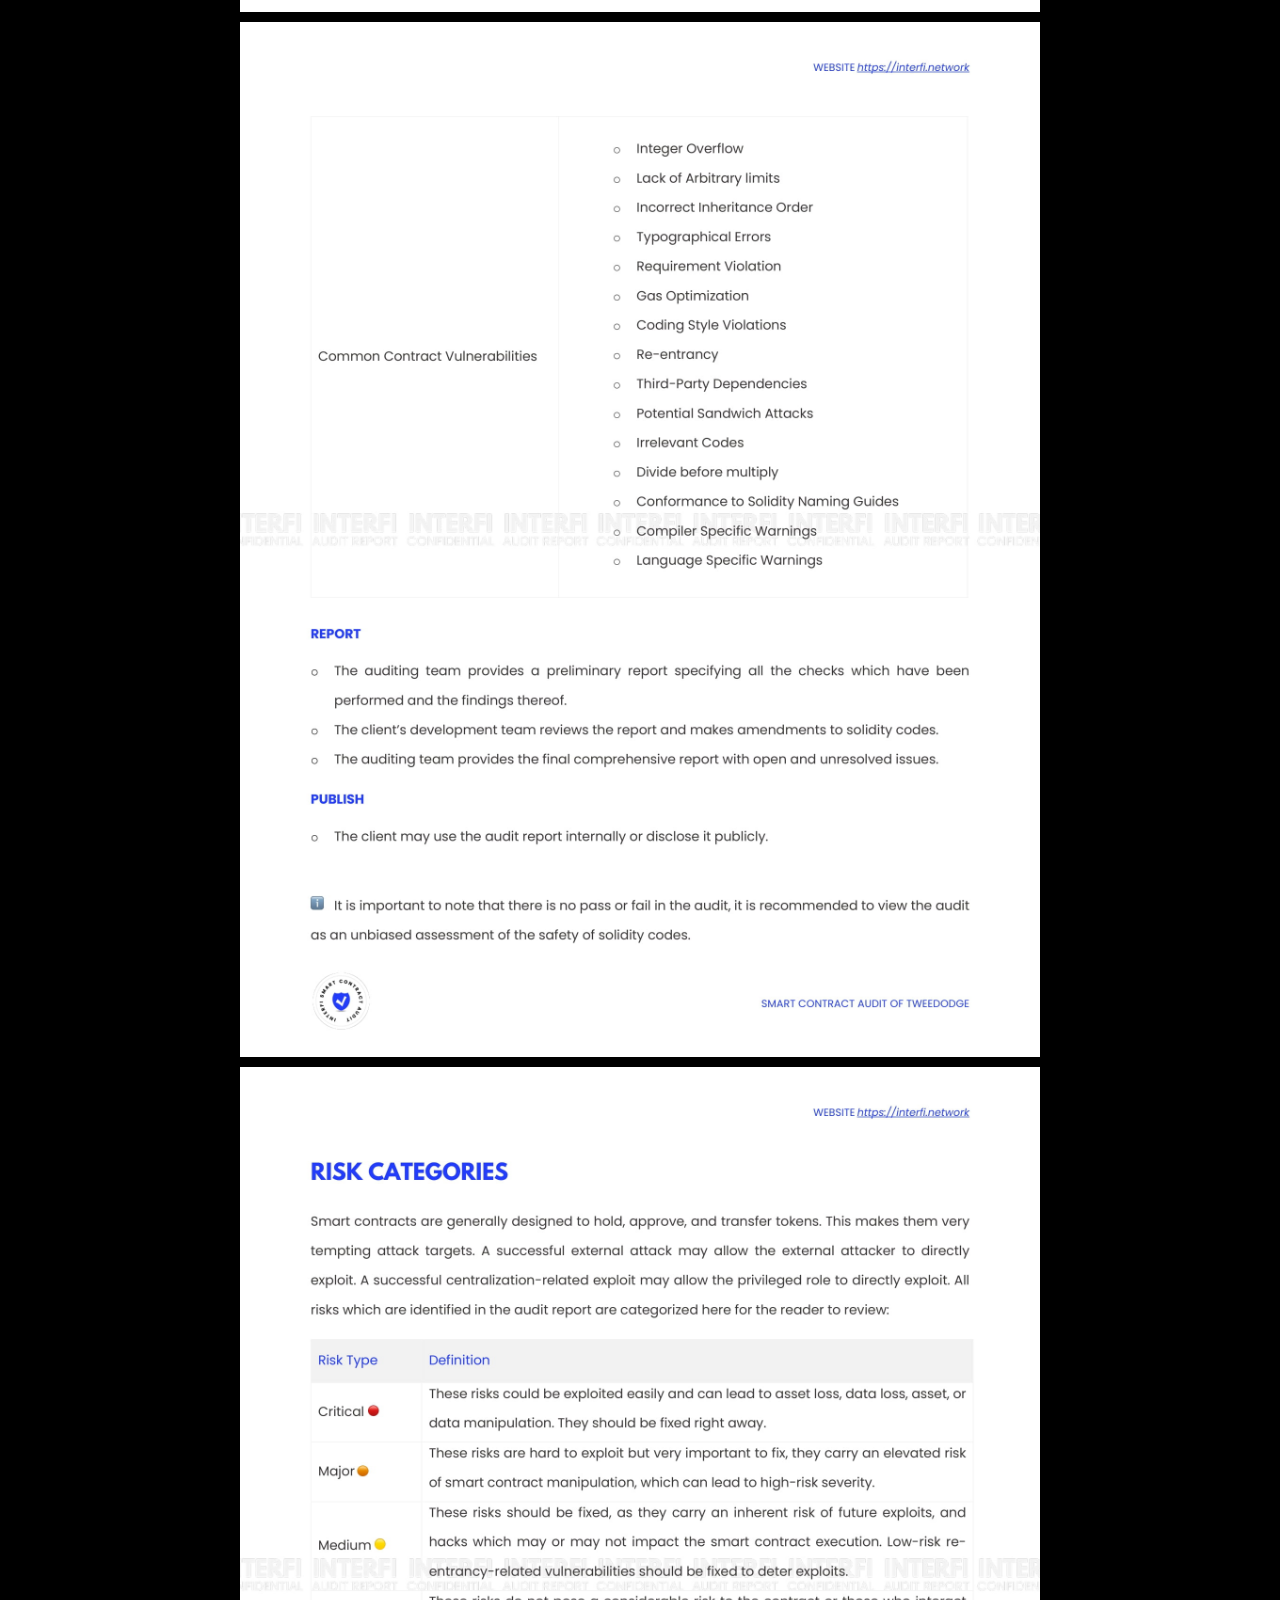
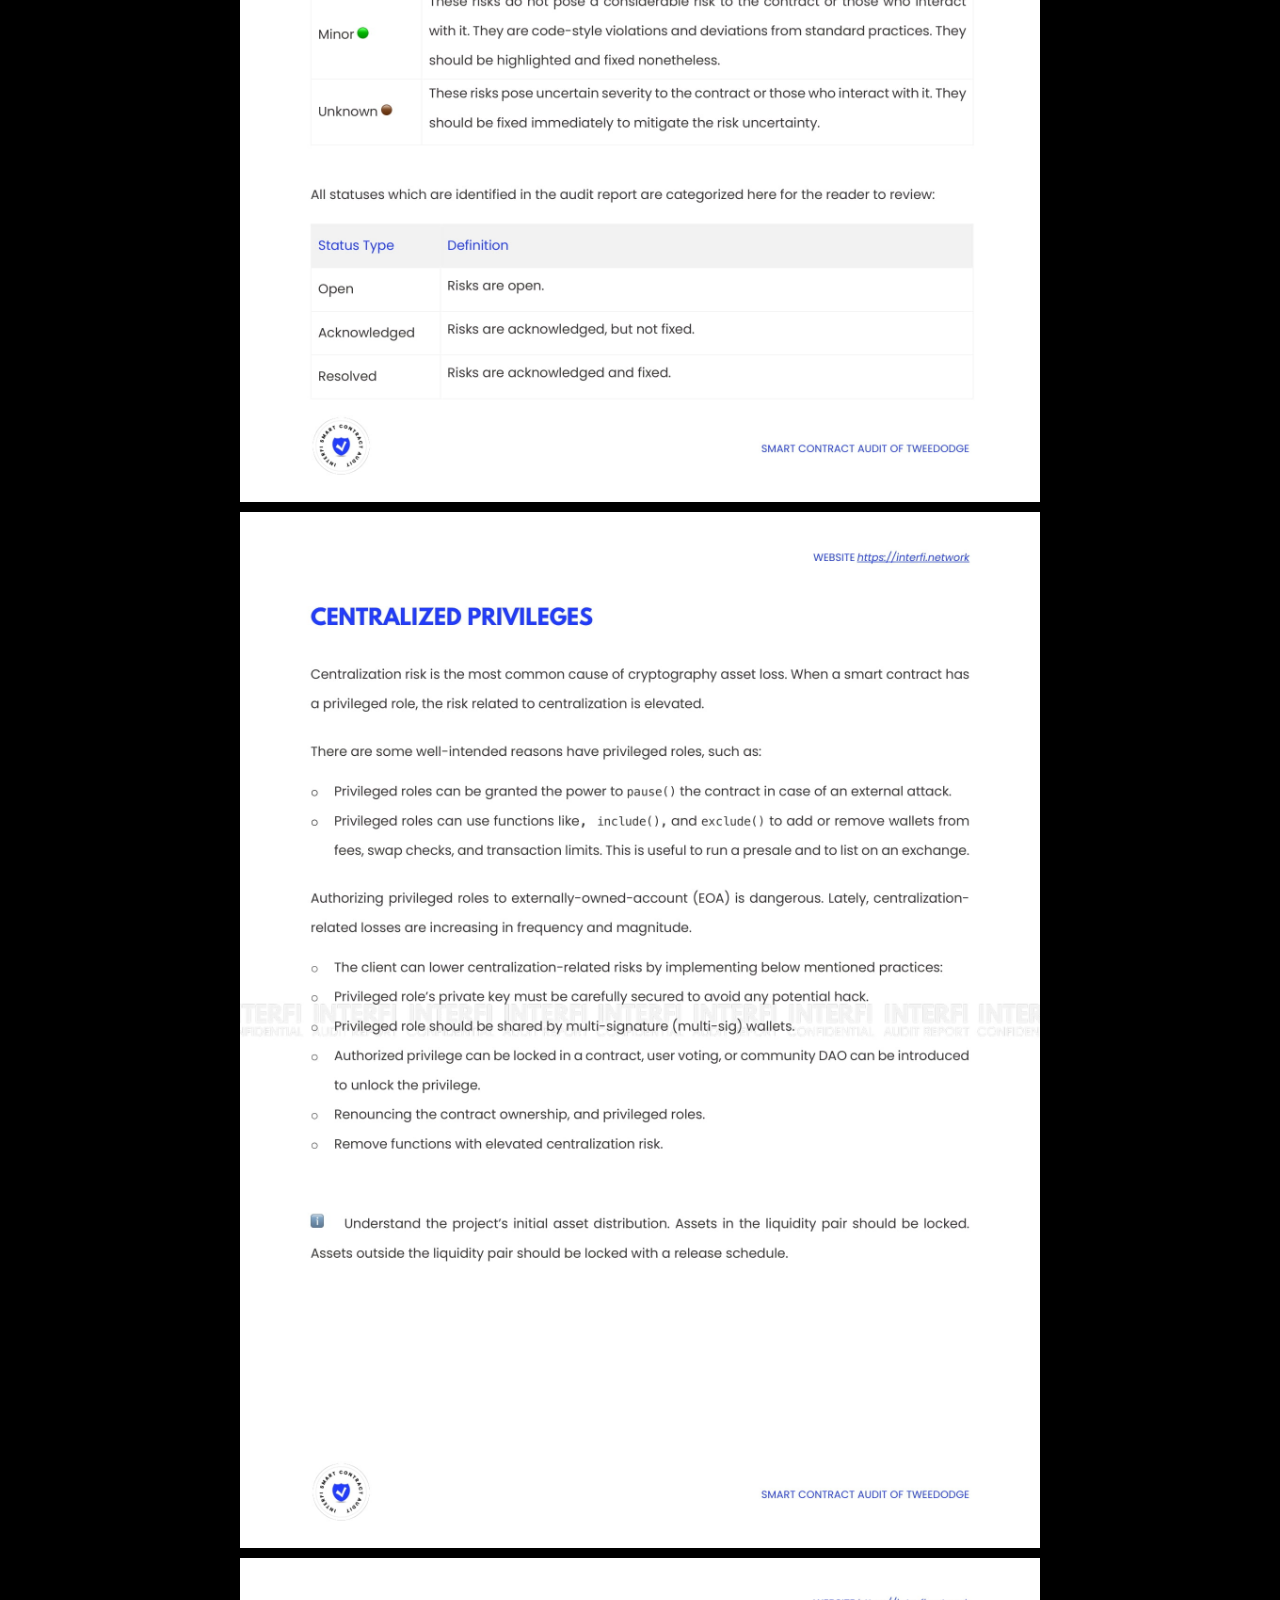
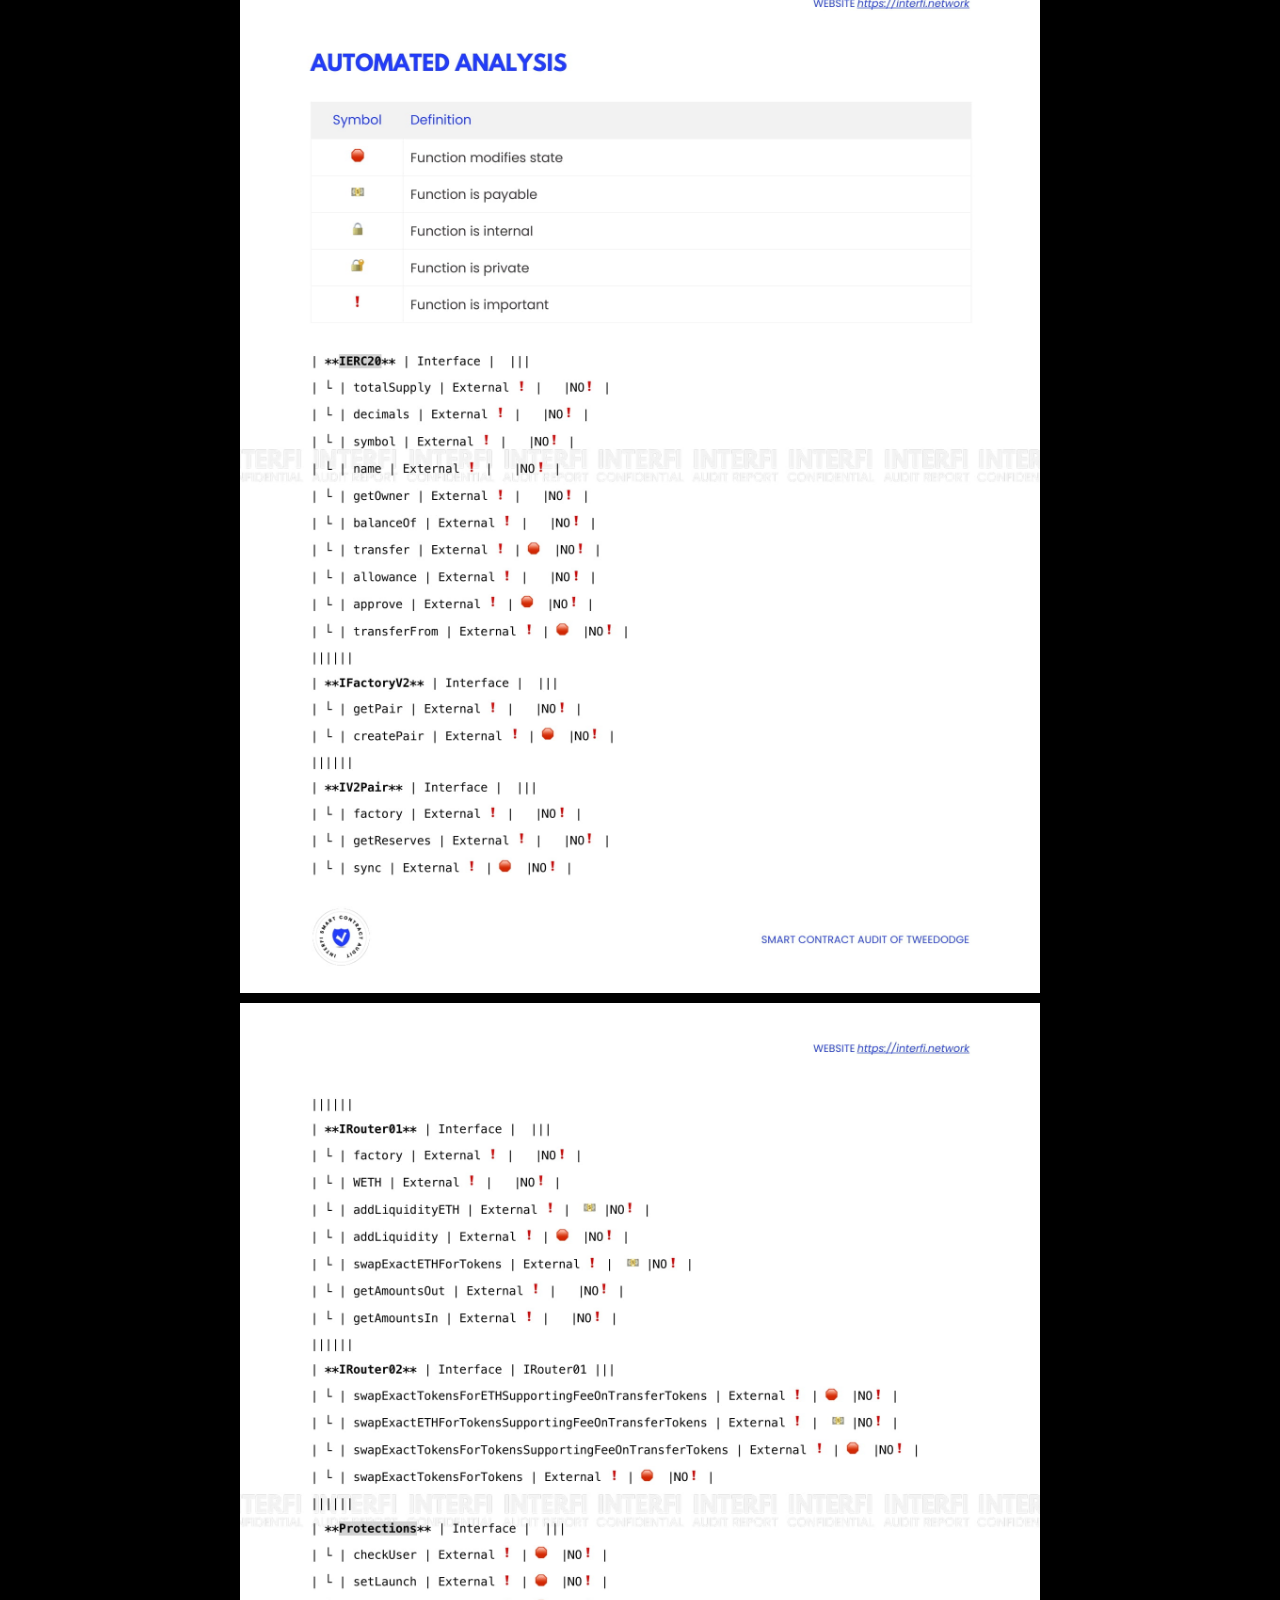
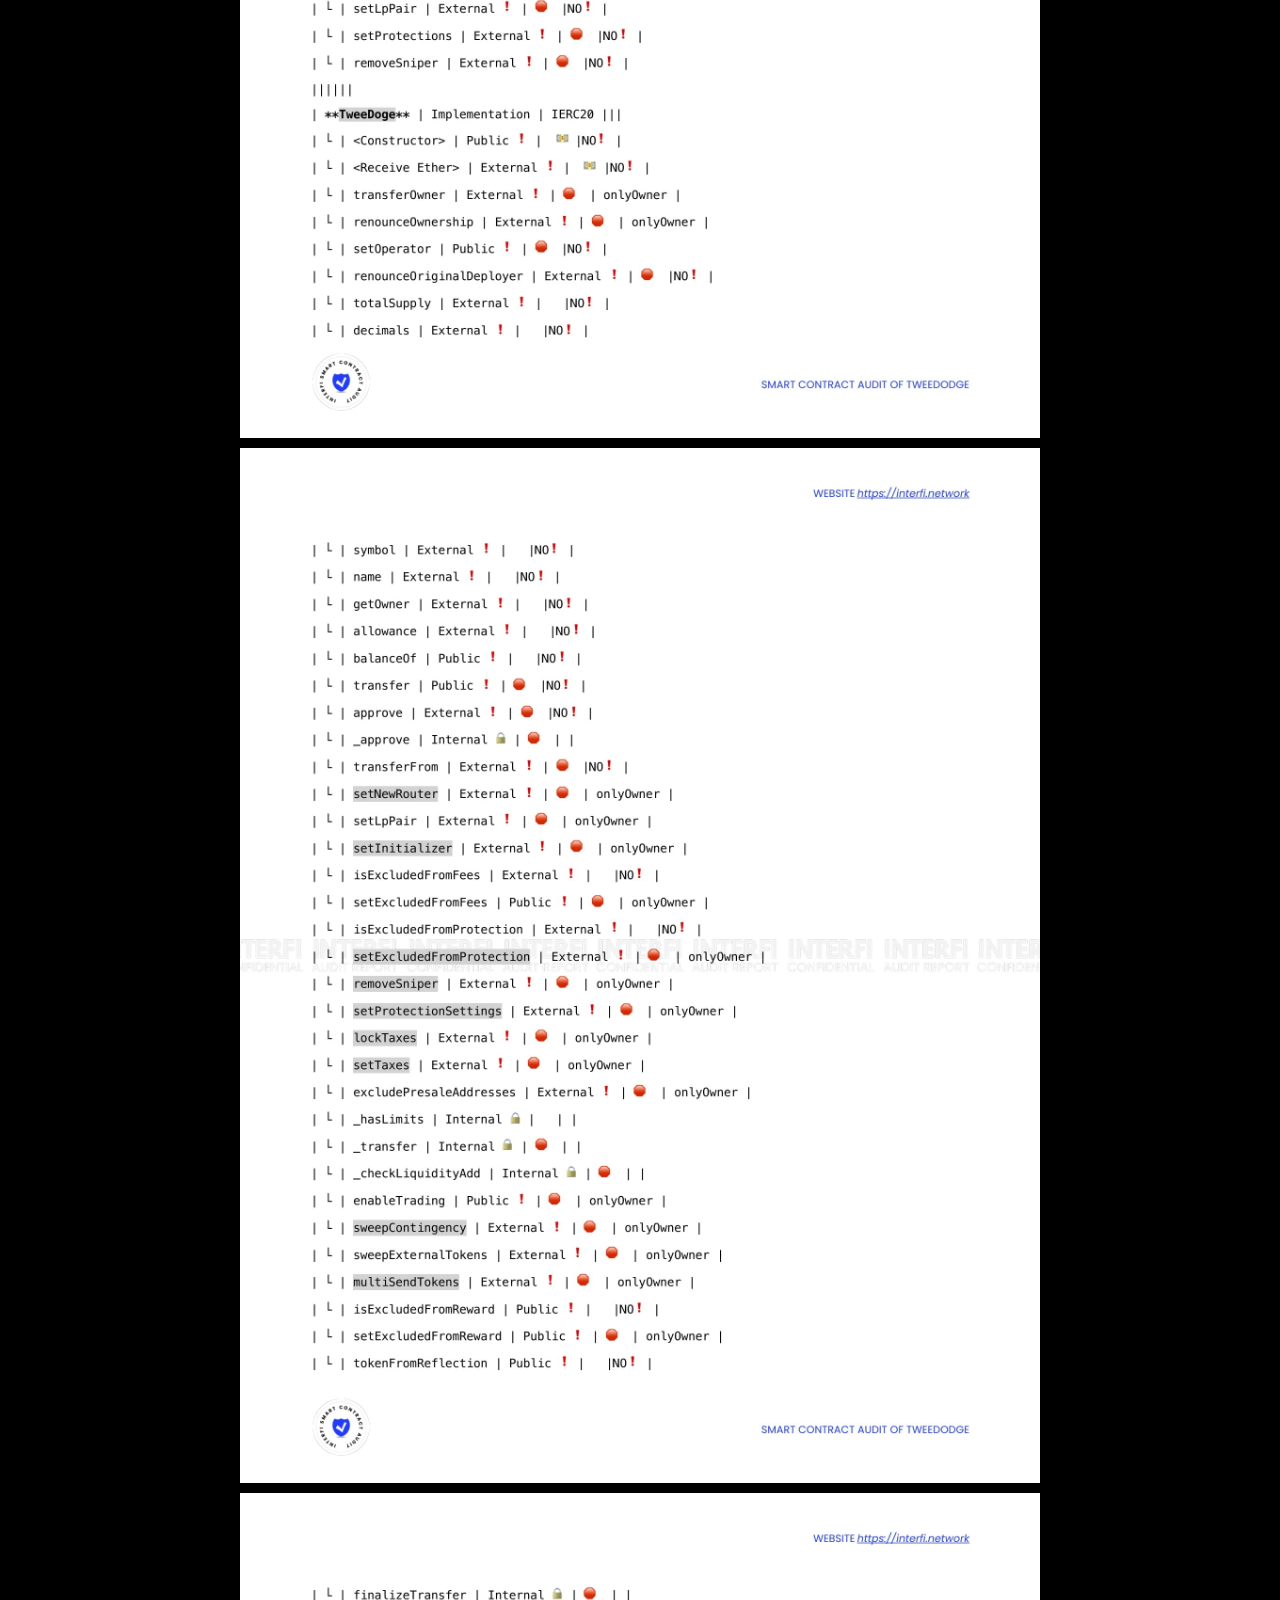
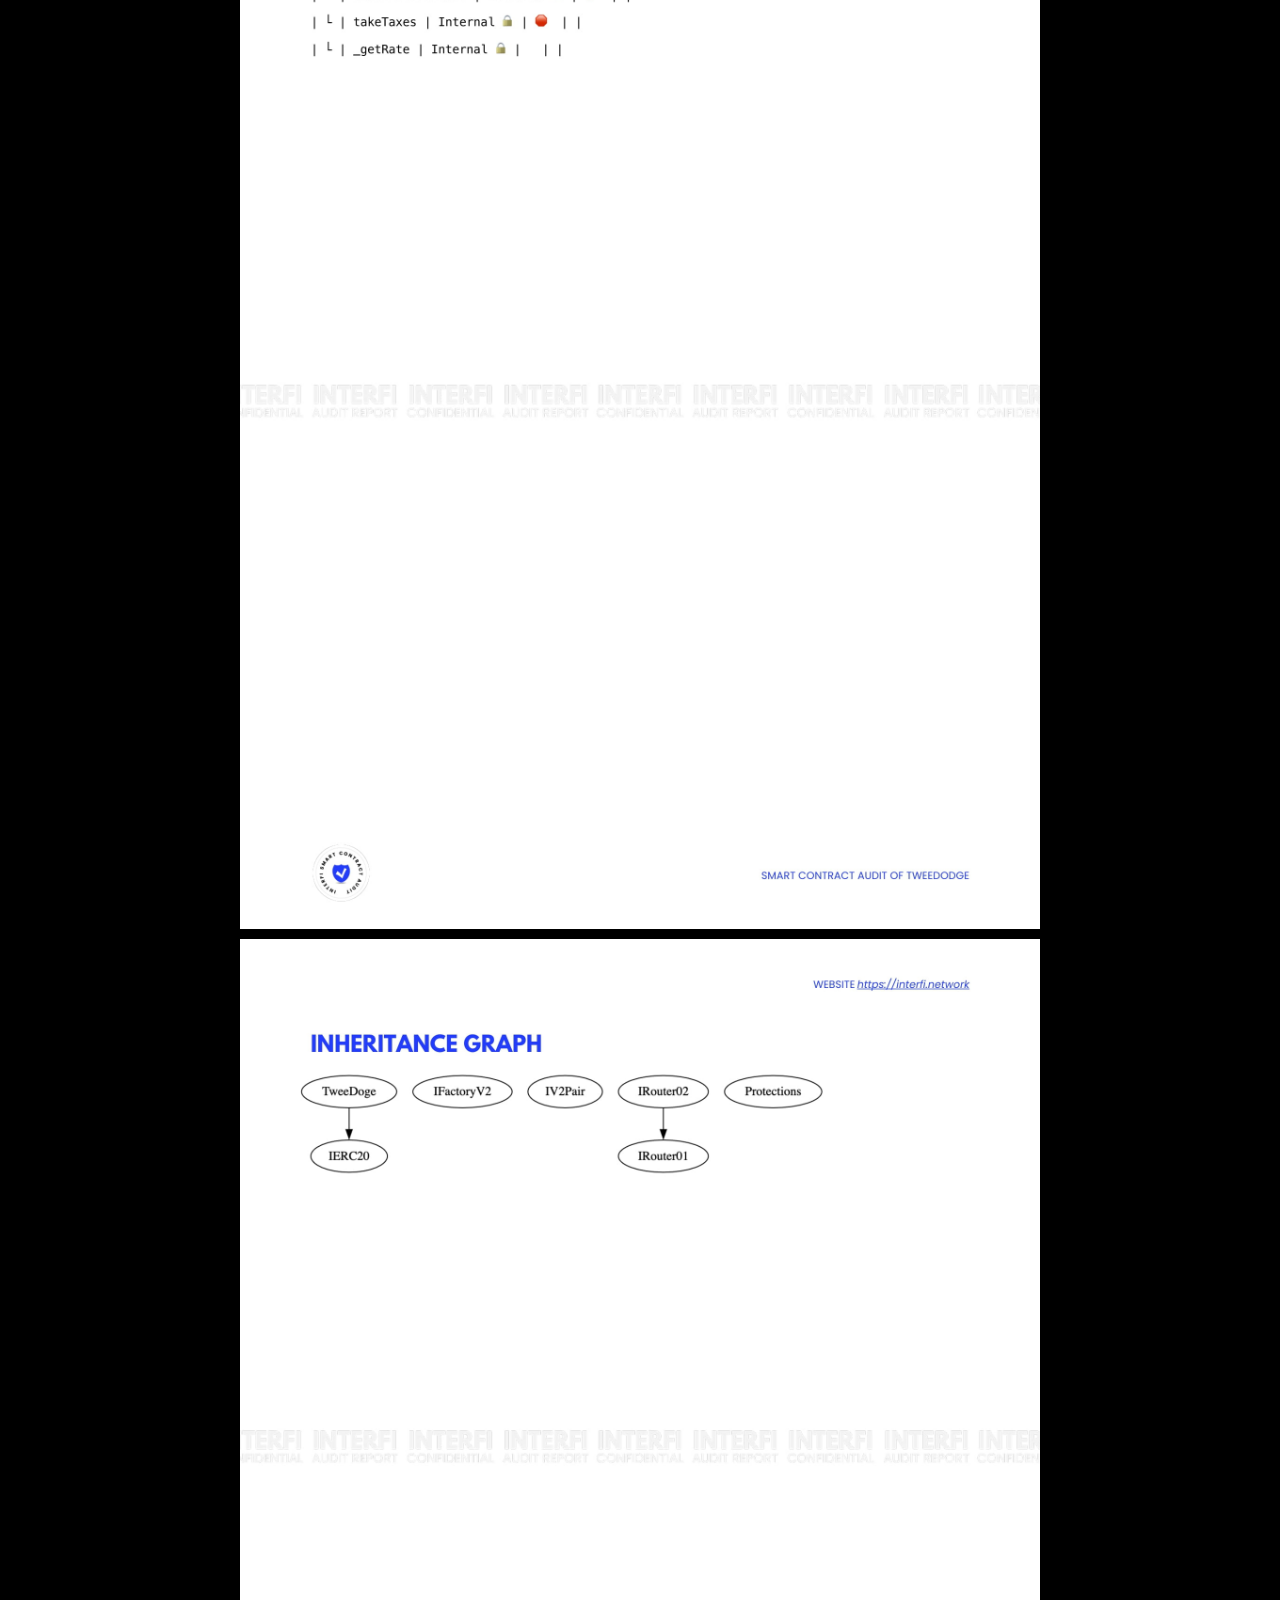
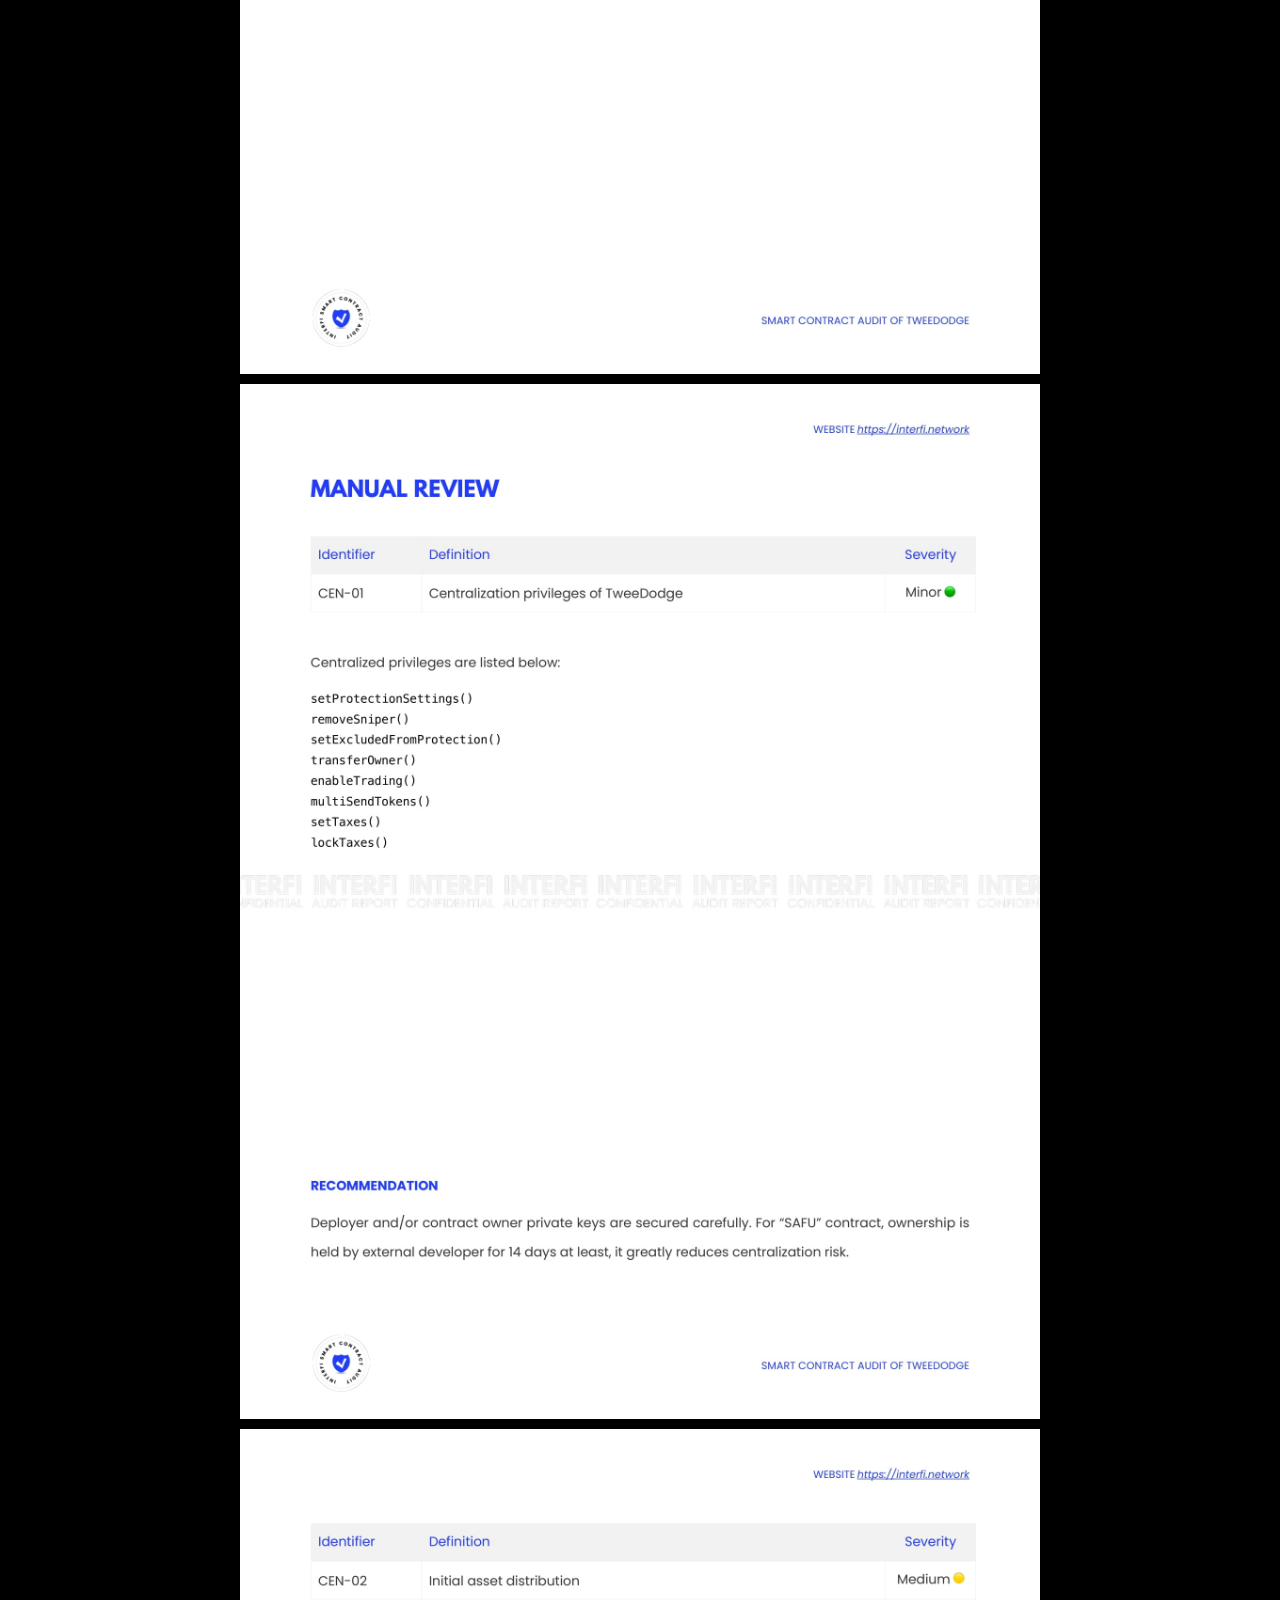
==== commit 7306cd18: "added whitepaper" ====
--- a/audit.html
+++ b/audit.html
@@ -66,6 +66,9 @@
                     </li>
                     <li>
                         <a href="/audit">Audit</a>
+                    </li>
+                    <li>
+                        <a href="/whitepaper">White Paper</a>
                     </li>
                     </ul>
                                    
